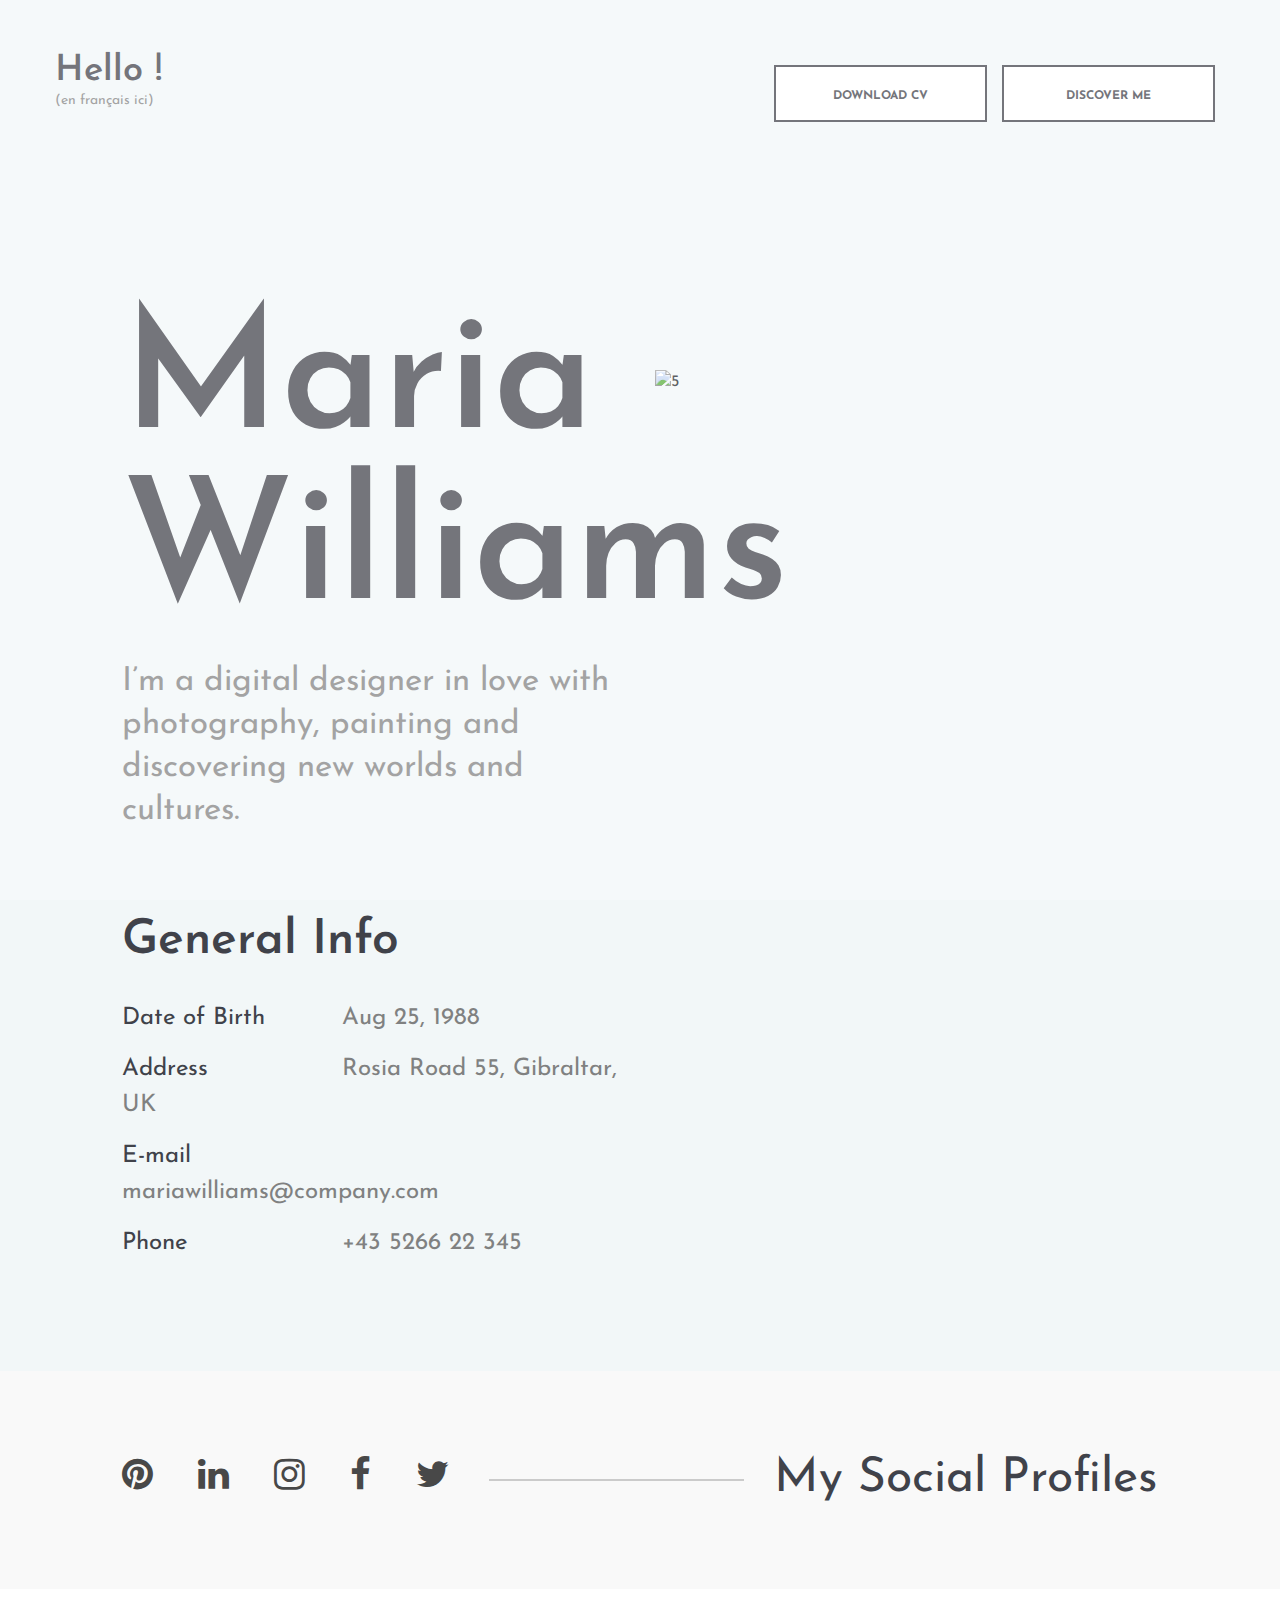
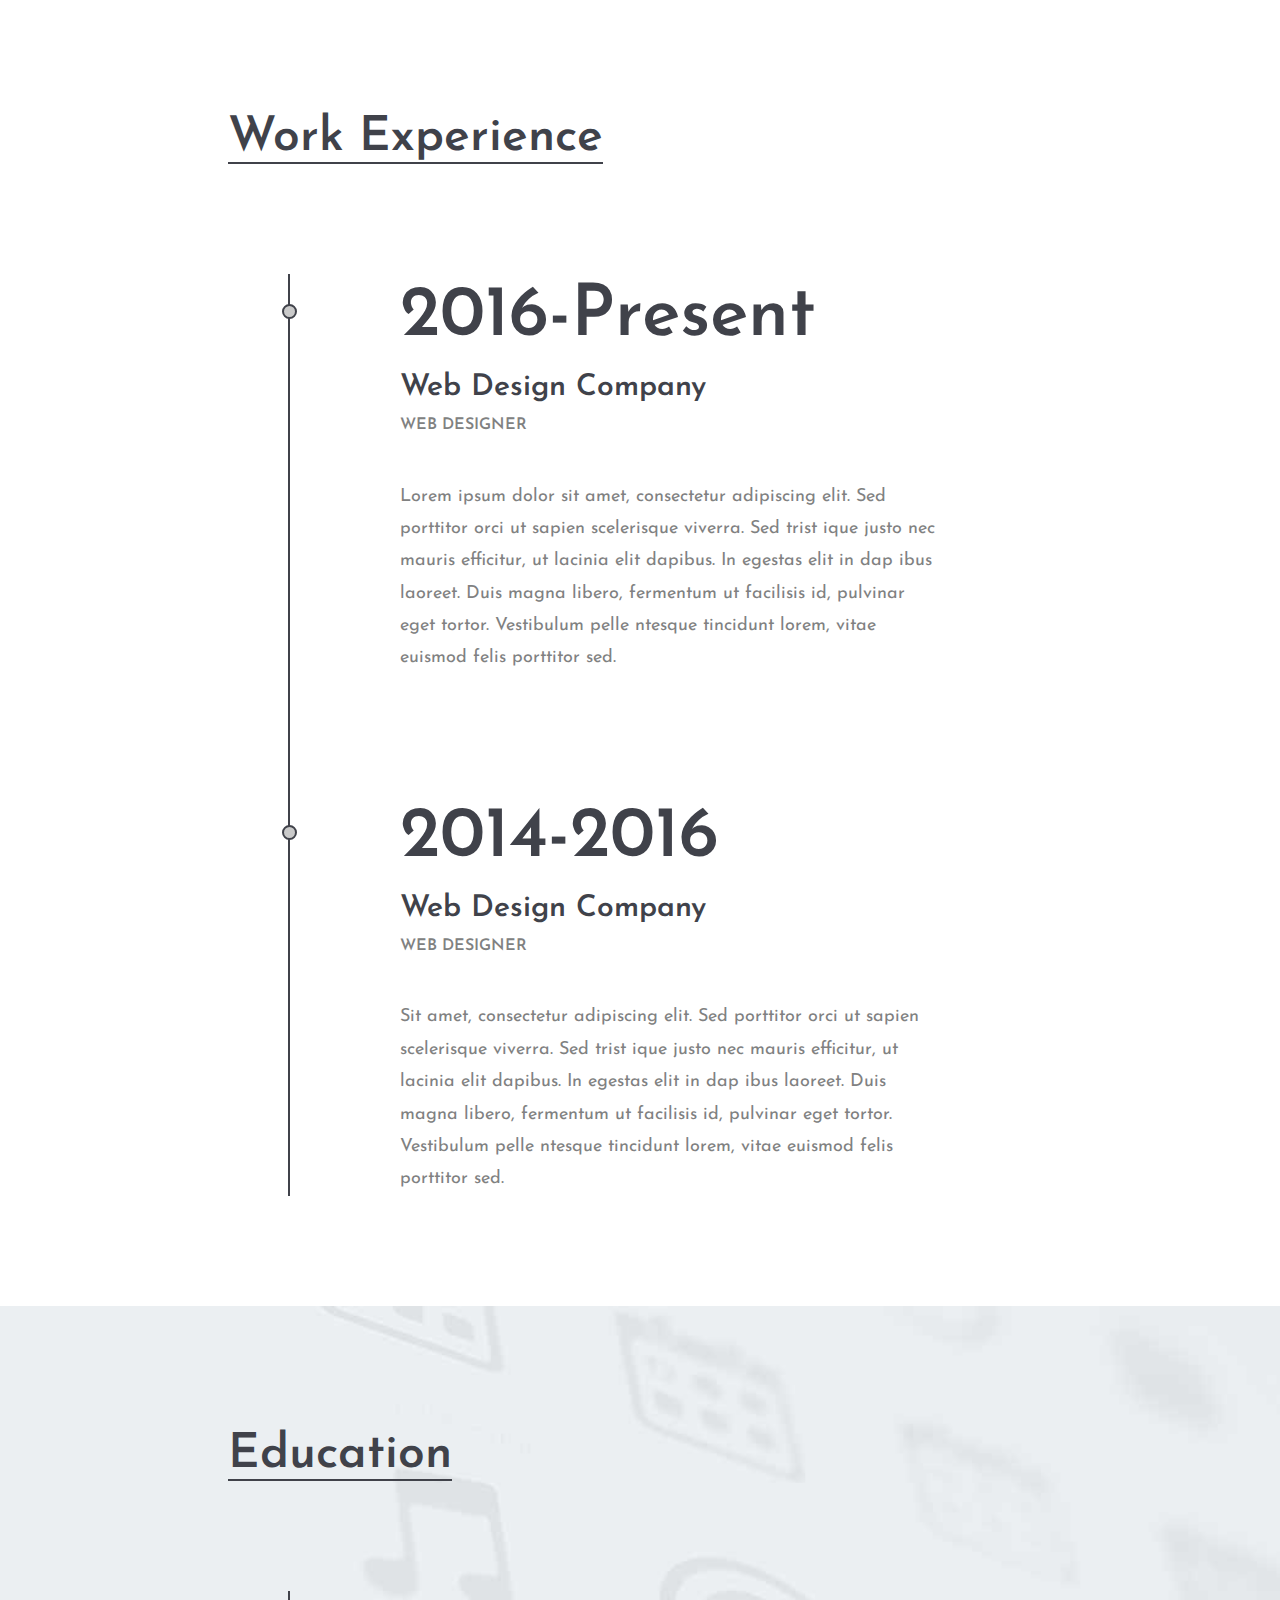
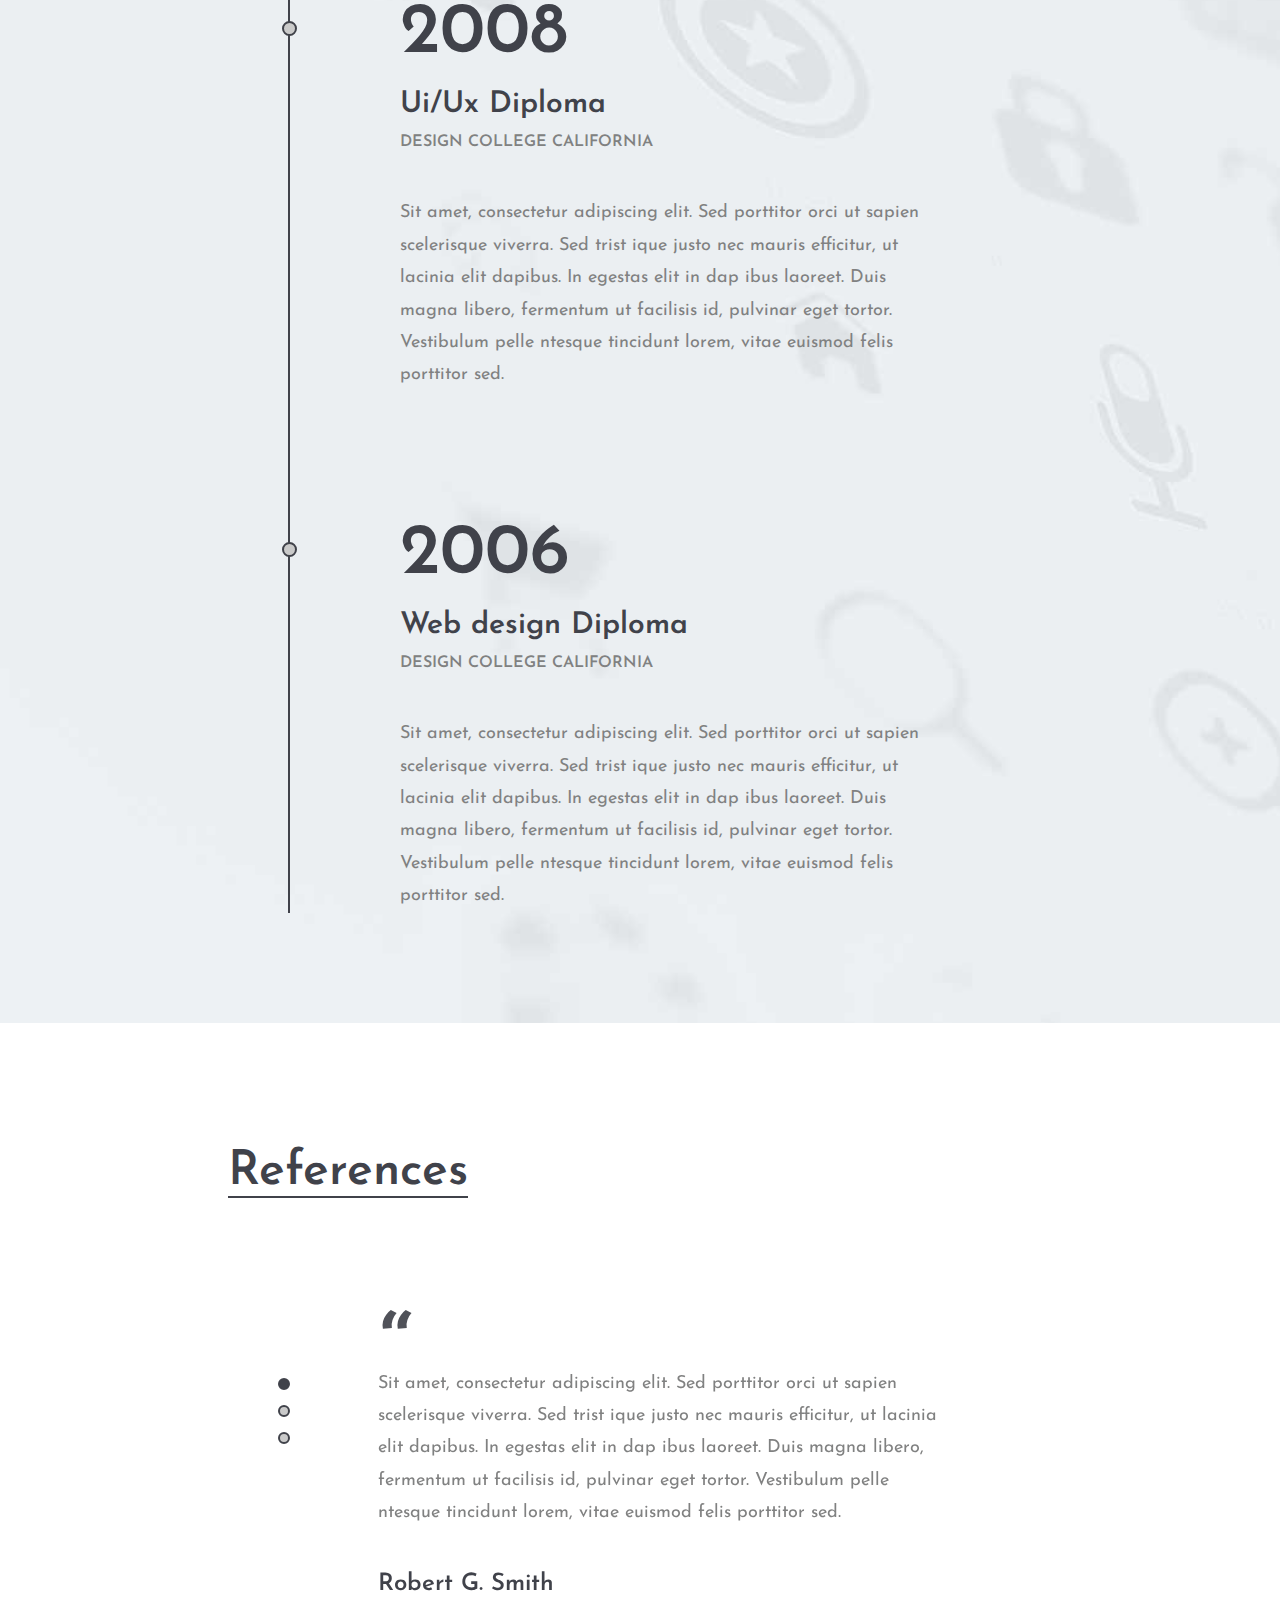
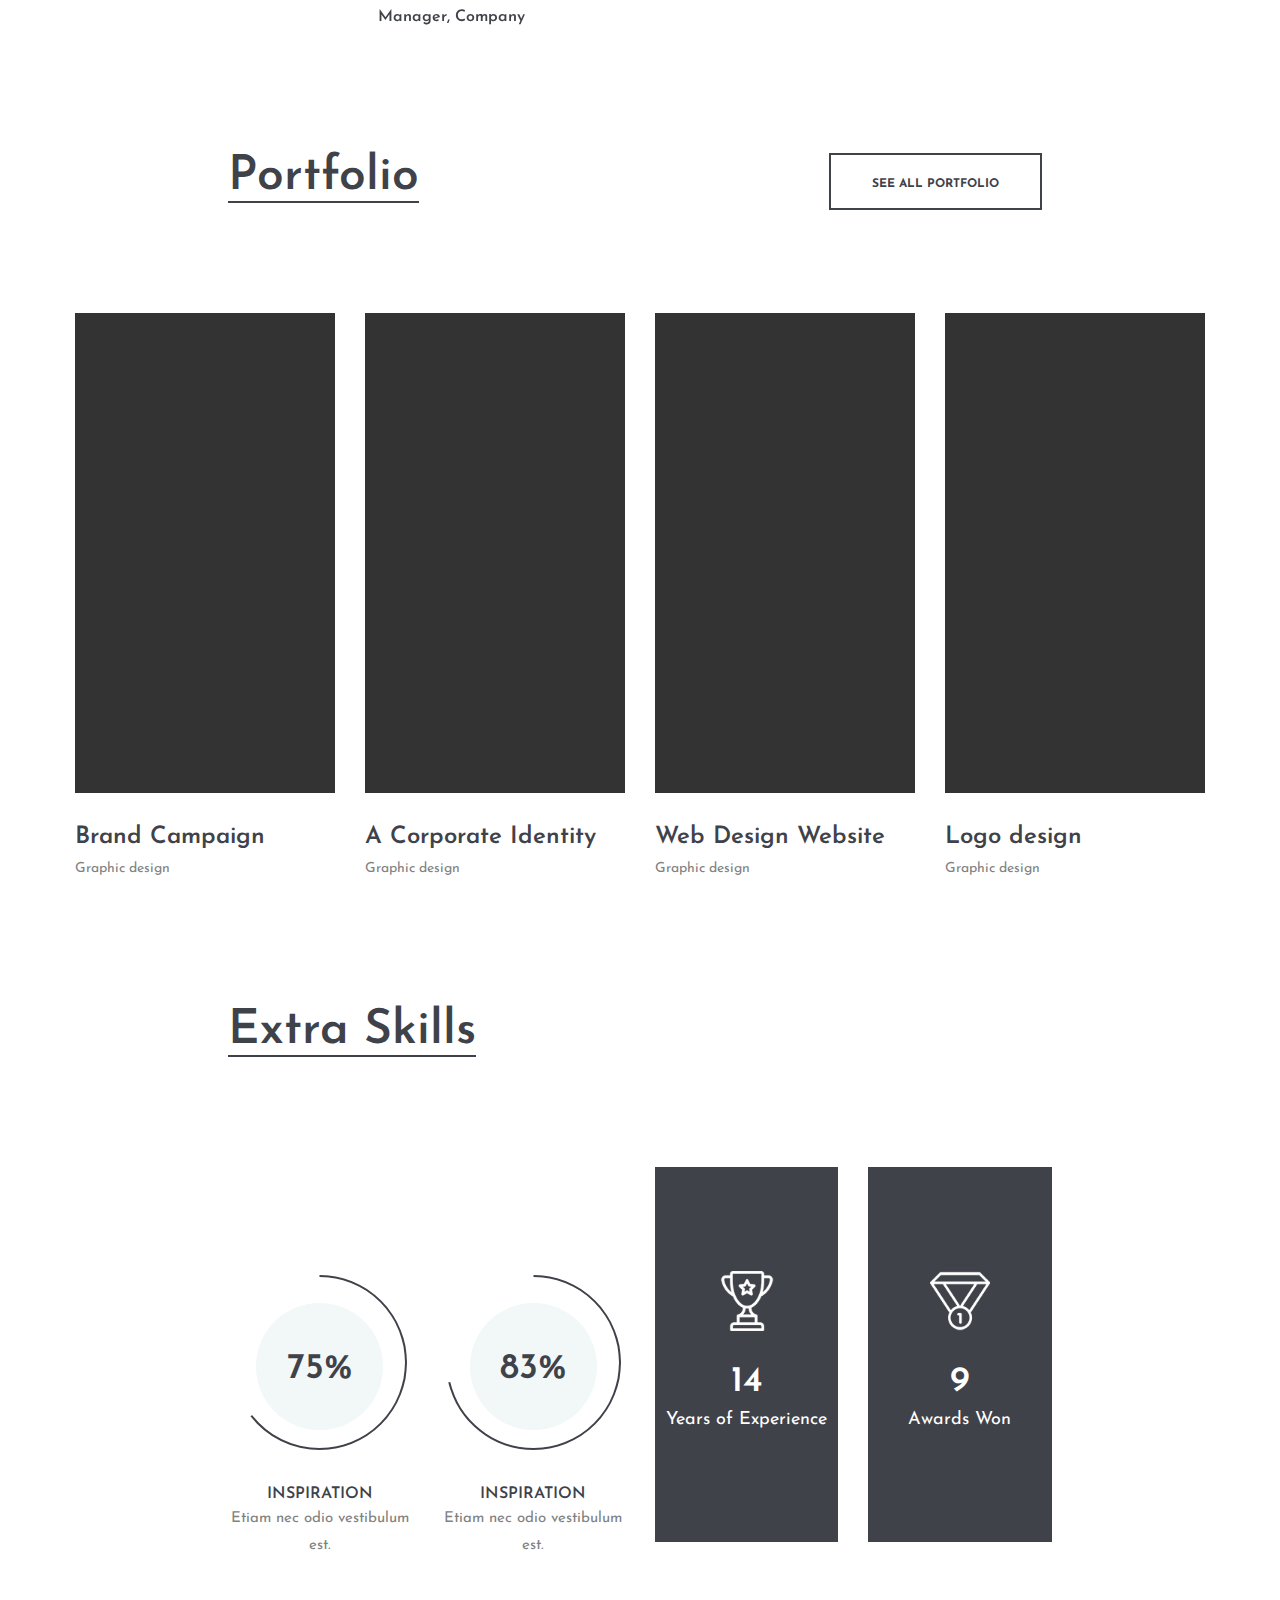
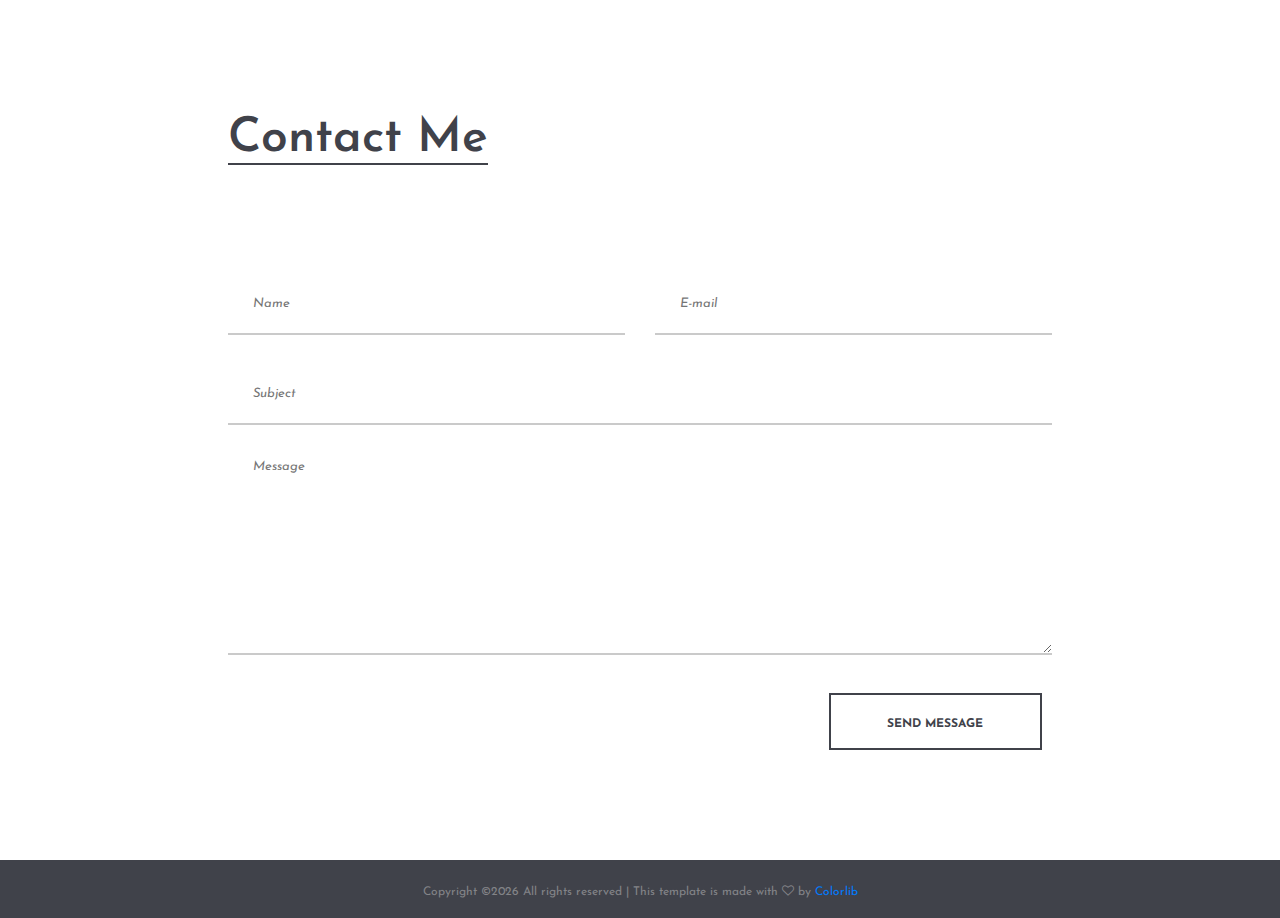
==== index_en.html @ 6e4752e4 "push cv sans email" ====
<!DOCTYPE html>
<html lang="en">
<head>
	<title>Alexy - CV Resume</title>
	<meta charset="UTF-8">
	<meta name="description" content="Civic - CV Resume">
	<meta name="keywords" content="resume, civic, onepage, creative, html, student">
	<meta name="viewport" content="width=device-width, initial-scale=1.0">
	<!-- Favicon -->   
	<link href="img/icon_cv.png" rel="shortcut icon"/>

	<!-- Google Fonts -->
	<link href="https://fonts.googleapis.com/css?family=Josefin+Sans:400,400i,600,600i,700" rel="stylesheet">

	<!-- Stylesheets -->
	<link rel="stylesheet" href="css/bootstrap.min.css"/>
	<link rel="stylesheet" href="css/font-awesome.min.css"/>
	<link rel="stylesheet" href="css/flaticon.css"/>
	<link rel="stylesheet" href="css/owl.carousel.css"/>
	<link rel="stylesheet" href="css/magnific-popup.css"/>
	<link rel="stylesheet" href="css/style.css"/>


	<!--[if lt IE 9]>
	  <script src="https://oss.maxcdn.com/html5shiv/3.7.2/html5shiv.min.js"></script>
	  <script src="https://oss.maxcdn.com/respond/1.4.2/respond.min.js"></script>
	<![endif]-->

</head>
<body>
	<!-- Page Preloder -->
	<div id="preloder">
		<div class="loader"></div>
	</div>
	
	<!-- Header section start -->
	<header class="header-section">
		<div class="container-fluid">
			<div class="row">
				<div class="col-md-4">
					<div class="site-logo">
						<h2><a href="index.html">Hello !</a></h2>
						<p>(en français ici)</p>
					</div>
				</div>
				<div class="col-md-8 text-md-right header-buttons">
					<a href="#" class="site-btn">Download CV</a>
					<a href="#" class="site-btn">Discover me</a>
				</div>
			</div>
		</div>
	</header>
	<!-- Header section end -->

	<!-- Hero section start -->
	<section class="hero-section spad">
		<div class="container-fluid">
			<div class="row">
				<div class="col-xl-10 offset-xl-1">
					<div class="row">
						<div class="col-lg-6">
							<div class="hero-text">
								<h2>Maria Williams</h2>
								<p>I’m a digital designer in love with photography, painting and discovering new worlds and cultures.</p>
							</div>
							<div class="hero-info">
								<h2>General Info</h2>
								<ul>
									<li><span>Date of Birth</span>Aug 25, 1988</li>
									<li><span>Address</span>Rosia Road 55, Gibraltar, UK</li>
									<li><span>E-mail</span>mariawilliams@company.com</li>
									<li><span>Phone </span>+43 5266 22 345</li>
								</ul>
							</div>
						</div>
						<div class="col-lg-6">
							<figure class="hero-image">
								<img src="img/hero.jpg" alt="5">
							</figure>
						</div>
					</div>
				</div>
			</div>
		</div>
	</section>
	<!-- Hero section end -->

	<!-- Social links section start -->
	<div class="social-section">
		<div class="container-fluid">
			<div class="row">
				<div class="col-xl-10 offset-xl-1">
					<div class="social-link-warp">
						<div class="social-links">
							<a href=""><i class="fa fa-pinterest"></i></a>
							<a href=""><i class="fa fa-linkedin"></i></a>
							<a href=""><i class="fa fa-instagram"></i></a>
							<a href=""><i class="fa fa-facebook"></i></a>
							<a href=""><i class="fa fa-twitter"></i></a>
						</div>
						<h2 class="hidden-md hidden-sm">My Social Profiles</h2>
					</div>
				</div>
			</div>
		</div>
	</div>	
	<!-- Social links section end -->

	<!-- Resume section start -->
	<section class="resume-section spad">
		<div class="container-fluid">
			<div class="row">
				<div class="col-xl-7 offset-xl-2">
					<div class="section-title">
						<h2>Work Experience</h2>
					</div>
					<ul class="resume-list">
						<li>
							<h2>2016-Present</h2>
							<h3>Web Design Company</h3>
							<h4>Web Designer</h4>
							<p>Lorem ipsum dolor sit amet, consectetur adipiscing elit. Sed porttitor orci ut sapien scelerisque viverra. Sed trist ique justo nec mauris efficitur, ut lacinia elit dapibus. In egestas elit in dap ibus laoreet. Duis magna libero, fermentum ut facilisis id, pulvinar eget tortor. Vestibulum pelle ntesque tincidunt lorem, vitae euismod felis porttitor sed. </p>
						</li>
						<li>
							<h2>2014-2016</h2>
							<h3>Web Design Company</h3>
							<h4>Web Designer</h4>
							<p>Sit amet, consectetur adipiscing elit. Sed porttitor orci ut sapien scelerisque viverra. Sed trist ique justo nec mauris efficitur, ut lacinia elit dapibus. In egestas elit in dap ibus laoreet. Duis magna libero, fermentum ut facilisis id, pulvinar eget tortor. Vestibulum pelle ntesque tincidunt lorem, vitae euismod felis porttitor sed. </p>
						</li>
					</ul>
				</div>
			</div>
		</div>
	</section>
	<!-- Resume section end -->

	<!-- Resume section start -->
	<section class="resume-section with-bg spad">
		<div class="container-fluid">
			<div class="row">
				<div class="col-xl-7 offset-xl-2">
					<div class="section-title">
						<h2>Education</h2>
					</div>
					<ul class="resume-list">
						<li>
							<h2>2008</h2>
							<h3>Ui/Ux Diploma</h3>
							<h4>Design College California</h4>
							<p>Sit amet, consectetur adipiscing elit. Sed porttitor orci ut sapien scelerisque viverra. Sed trist ique justo nec mauris efficitur, ut lacinia elit dapibus. In egestas elit in dap ibus laoreet. Duis magna libero, fermentum ut facilisis id, pulvinar eget tortor. Vestibulum pelle ntesque tincidunt lorem, vitae euismod felis porttitor sed. </p>
						</li>
						<li>
							<h2>2006</h2>
							<h3>Web design Diploma</h3>
							<h4>Design College California</h4>
							<p>Sit amet, consectetur adipiscing elit. Sed porttitor orci ut sapien scelerisque viverra. Sed trist ique justo nec mauris efficitur, ut lacinia elit dapibus. In egestas elit in dap ibus laoreet. Duis magna libero, fermentum ut facilisis id, pulvinar eget tortor. Vestibulum pelle ntesque tincidunt lorem, vitae euismod felis porttitor sed. </p>
						</li>
					</ul>
				</div>
			</div>
		</div>
	</section>
	<!-- Resume section end -->

	
	<!-- Review section start -->
	<section class="review-section spad pb-0">
		<div class="container-fluid">
			<div class="row">
				<div class="col-xl-7 offset-xl-2">
					<div class="section-title">
						<h2>References</h2>
					</div>
					<div class="review-slider owl-carousel">
						<div class="single-review">
							<div class="qut">“</div>
							<p>Sit amet, consectetur adipiscing elit. Sed porttitor orci ut sapien scelerisque viverra. Sed trist ique justo nec mauris efficitur, ut lacinia elit dapibus. In egestas elit in dap ibus laoreet. Duis magna libero, fermentum ut facilisis id, pulvinar eget tortor. Vestibulum pelle ntesque tincidunt lorem, vitae euismod felis porttitor sed. </p>
							<h3>Robert G. Smith</h3>
							<h4>Manager, Company</h4>
						</div>
						<div class="single-review">
							<div class="qut">“</div>
							<p>Sit amet, consectetur adipiscing elit. Sed porttitor orci ut sapien scelerisque viverra. Sed trist ique justo nec mauris efficitur, ut lacinia elit dapibus. In egestas elit in dap ibus laoreet. Duis magna libero, fermentum ut facilisis id, pulvinar eget tortor. Vestibulum pelle ntesque tincidunt lorem, vitae euismod felis porttitor sed. </p>
							<h3>Robert G. Smith</h3>
							<h4>Manager, Company</h4>
						</div>
						<div class="single-review">
							<div class="qut">“</div>
							<p>Sit amet, consectetur adipiscing elit. Sed porttitor orci ut sapien scelerisque viverra. Sed trist ique justo nec mauris efficitur, ut lacinia elit dapibus. In egestas elit in dap ibus laoreet. Duis magna libero, fermentum ut facilisis id, pulvinar eget tortor. Vestibulum pelle ntesque tincidunt lorem, vitae euismod felis porttitor sed. </p>
							<h3>Robert G. Smith</h3>
							<h4>Manager, Company</h4>
						</div>
					</div>
				</div>
			</div>
		</div>
	</section>
	<!-- Review section end -->


	<!-- Portfolio section start -->
	<section class="portfolio-section spad pb-0">
		<div class="container-fluid">
			<div class="row">
				<div class="col-xl-4 col-md-8 offset-xl-2 ">
					<div class="section-title">
						<h2>Portfolio</h2>
					</div>
				</div>
				<div class="col-md-4 text-md-right">
					<a href="#" class="site-btn mb-5">See All Portfolio</a>
				</div>
			</div>
			<div class="portfolio-warp">
				<div class="row">
					<div class="col-xl-3 col-lg-6 col-md-6">
						<div class="portfolio-item">
							<a href="img/portfolio/1.jpg" class="set-bg port-pic" data-setbg="img/portfolio/1.jpg"></a>
							<h2>Brand Campaign</h2>
							<p>Graphic design</p>
						</div>
					</div>
					<div class="col-xl-3 col-lg-6 col-md-6">
						<div class="portfolio-item">
							<a href="img/portfolio/2.jpg" class="set-bg port-pic" data-setbg="img/portfolio/2.jpg"></a>
							<h2>A Corporate Identity</h2>
							<p>Graphic design</p>
						</div>
					</div>
					<div class="col-xl-3 col-lg-6 col-md-6">
						<div class="portfolio-item">
							<a href="img/portfolio/3.jpg" class="set-bg port-pic" data-setbg="img/portfolio/3.jpg"></a>
							<h2>Web Design Website</h2>
							<p>Graphic design</p>
						</div>
					</div>
					<div class="col-xl-3 col-lg-6 col-md-6">
						<div class="portfolio-item">
							<a href="img/portfolio/4.jpg" class="set-bg port-pic" data-setbg="img/portfolio/4.jpg"></a>
							<h2>Logo design</h2>
							<p>Graphic design</p>
						</div>
					</div>
				</div>
			</div>
		</div>
	</section>
	<!-- Portfolio section end -->

	<!-- Extra section start -->
	<section class="extra-section spad pb-0">
		<div class="container-fluid">
			<div class="row">
				<div class="col-xl-8 offset-xl-2">
					<div class="section-title">
						<h2>Extra Skills</h2>
					</div>
					<div class="row">
						<div class="col-lg-3 col-md-6 pt-5">
							<div class="fact-box trans">
								<div class="fact-content">
									<div class="circle-progress">
										<div id="progress1" class="prog-circle"></div>
										<div class="progress-info">
											<h2>75%</h2>
										</div>
										<div class="prog-title">
											<h3>Inspiration</h3>
											<p>Etiam nec odio vestibulum est.</p>
										</div>			
									</div>
								</div>
							</div>
						</div>
						<div class="col-lg-3 col-md-6 pt-5">
							<div class="fact-box trans">
								<div class="fact-content">
									<div class="circle-progress">
										<div id="progress2" class="prog-circle"></div>
										<div class="progress-info">
											<h2>83%</h2>
										</div>
										<div class="prog-title">
											<h3>Inspiration</h3>
											<p>Etiam nec odio vestibulum est.</p>
										</div>			
									</div>
								</div>
							</div>
						</div>
						<div class="col-lg-3 col-md-6">
							<div class="fact-box">
								<div class="fact-content">
									<img src="img/icon/1-w.png" alt="">
									<h2>14</h2>
									<p>Years of Experience</p>
								</div>
							</div>
						</div>
						<div class="col-lg-3 col-md-6">
							<div class="fact-box">
								<div class="fact-content">
									<img src="img/icon/2-w.png" alt="">
									<h2>9</h2>
									<p>Awards Won</p>
								</div>
							</div>
						</div>
					</div>
				</div>
			</div>
		</div>
	</section>
	<!-- Extra section end -->

	<!-- Contact section start -->
	<section class="contact-section spad">
		<div class="container-fluid">
			<div class="row">
				<div class="col-xl-8 offset-xl-2">
					<div class="section-title">
						<h2>Contact Me</h2>
					</div>
					<form class="contact-form">
						<div class="row">
							<div class="col-md-6">
								<input type="text" placeholder="Name">
							</div>
							<div class="col-md-6">
								<input type="text" placeholder="E-mail">
							</div>
							<div class="col-md-12">
								<input type="text" placeholder="Subject">
								<textarea placeholder="Message"></textarea>
							</div>
						</div>
						<div class="text-md-right">
							<button class="site-btn">Send message</button>
						</div>
					</form>
				</div>
			</div>
		</div>
	</section>
	<!-- Contact section end -->

	<!-- Footer section start -->
	<footer class="footer-section">
		<div class="container text-center">
			<div class="copyright"><!-- Link back to Colorlib can't be removed. Template is licensed under CC BY 3.0. -->
Copyright &copy;<script>document.write(new Date().getFullYear());</script> All rights reserved | This template is made with <i class="fa fa-heart-o" aria-hidden="true"></i> by <a href="https://colorlib.com" target="_blank">Colorlib</a>
<!-- Link back to Colorlib can't be removed. Template is licensed under CC BY 3.0. -->
</div>
		</div>
	</footer>
	<!-- Footer section end -->


	<!--====== Javascripts & Jquery ======-->
	<script src="js/jquery-2.1.4.min.js"></script>
	<script src="js/bootstrap.min.js"></script>
	<script src="js/owl.carousel.min.js"></script>
	<script src="js/magnific-popup.min.js"></script>
	<script src="js/circle-progress.min.js"></script>
	<script src="js/main.js"></script>
</body>
</html>
---- css/flaticon.css ----
/*
  	Flaticon icon font: Flaticon
  	Creation date: 11/12/2017 08:10
  	*/

@font-face {
  font-family: "Flaticon";
  src: url("../icon-fonts/Flaticon.eot");
  src: url("../icon-fonts/Flaticon.eot?#iefix") format("embedded-opentype"),
       url("../icon-fonts/Flaticon.woff") format("woff"),
       url(".../icon-fonts/Flaticon.ttf") format("truetype"),
       url("../icon-fonts/Flaticon.svg#Flaticon") format("svg");
  font-weight: normal;
  font-style: normal;
}

@media screen and (-webkit-min-device-pixel-ratio:0) {
  @font-face {
    font-family: "Flaticon";
    src: url("../icon-fonts/Flaticon.svg#Flaticon") format("svg");
  }
}

[class^="flaticon-"]:before, [class*=" flaticon-"]:before,
[class^="flaticon-"]:after, [class*=" flaticon-"]:after {   
  font-family: Flaticon;
  font-style: normal;
}

.flaticon-001-yoga:before { content: "\f100"; }
.flaticon-002-writing:before { content: "\f101"; }
.flaticon-003-weightlifting:before { content: "\f102"; }
.flaticon-004-cinema:before { content: "\f103"; }
.flaticon-005-game-console:before { content: "\f104"; }
.flaticon-006-swimming:before { content: "\f105"; }
.flaticon-007-sports:before { content: "\f106"; }
.flaticon-008-karaoke:before { content: "\f107"; }
.flaticon-009-sewing-2:before { content: "\f108"; }
.flaticon-010-snorkel:before { content: "\f109"; }
.flaticon-011-reading:before { content: "\f10a"; }
.flaticon-012-quilt:before { content: "\f10b"; }
.flaticon-013-chess-1:before { content: "\f10c"; }
.flaticon-014-poker:before { content: "\f10d"; }
.flaticon-015-photo-camera:before { content: "\f10e"; }
.flaticon-016-canvas:before { content: "\f10f"; }
.flaticon-017-model:before { content: "\f110"; }
.flaticon-018-music-player:before { content: "\f111"; }
.flaticon-019-knitting:before { content: "\f112"; }
.flaticon-020-kite:before { content: "\f113"; }
.flaticon-021-necklace:before { content: "\f114"; }
.flaticon-022-hiking:before { content: "\f115"; }
.flaticon-023-toast:before { content: "\f116"; }
.flaticon-024-gardening:before { content: "\f117"; }
.flaticon-025-fishing:before { content: "\f118"; }
.flaticon-026-sewing-1:before { content: "\f119"; }
.flaticon-027-drum-set:before { content: "\f11a"; }
.flaticon-028-sewing:before { content: "\f11b"; }
.flaticon-029-dancing:before { content: "\f11c"; }
.flaticon-030-crossword:before { content: "\f11d"; }
.flaticon-031-crochet:before { content: "\f11e"; }
.flaticon-032-cooking:before { content: "\f11f"; }
.flaticon-033-coin:before { content: "\f120"; }
.flaticon-034-pottery:before { content: "\f121"; }
.flaticon-035-tent:before { content: "\f122"; }
.flaticon-036-chess:before { content: "\f123"; }
---- css/style.css ----
/*----------------------------------------*/
/* Template default CSS
/*----------------------------------------*/
html,
body {
	height: 100%;
	font-family: 'Josefin Sans', sans-serif;
}

h1,
h2,
h3,
h4,
h5,
h6 {
	color: #40424a;
	margin: 0;
	font-weight: 600;
	font-family: 'Josefin Sans', sans-serif;
}

h2 {
	font-size: 48px;
}

h3 {
	font-size: 30px;
}

p {
	font-size: 18px;
	color: #808181;
	line-height: 1.8;
}

img {
	max-width: 100%;
}

input:focus,
select:focus,
button:focus,
textarea:focus {
	outline: none;
}

a:hover,
a:focus {
	text-decoration: none;
	outline: none;
}

ul,
ol {
	padding: 0;
	margin: 0;
}

/*---------------------
	Helper CSS
-----------------------*/
.spad {
	padding-top: 125px;
	padding-bottom: 110px;
}

.section-title h2 {
	display: inline-block;
	position: relative;
	margin-bottom: 110px;
	padding-bottom: 2px;
	line-height: normal;
}

.section-title h2:after {
	position: absolute;
	content: '';
	width: 100%;
	height: 2px;
	left: 0;
	bottom: 0;
	background: #40424a;
}

.set-bg {
	background-repeat: no-repeat;
	background-size: cover;
}

/*------------------------
  Common Elements
--------------------------*/

/* Preloder */
#preloder {
	position: fixed;
	width: 100%;
	height: 100%;
	top: 0;
	left: 0;
	z-index: 999999;
	background: #fff;
}

.loader {
	width: 30px;
	height: 30px;
	border: 3px solid #000;
	position: absolute;
	top: 50%;
	left: 50%;
	margin-top: -13px;
	margin-left: -13px;
	border-radius: 60px;
	border-left-color: transparent;
	animation: loader 0.8s linear infinite;
	-webkit-animation: loader 0.8s linear infinite;
}

@keyframes loader {
	0% {
		-webkit-transform: rotate(0deg);
		        transform: rotate(0deg);
	}
	50% {
		-webkit-transform: rotate(180deg);
		        transform: rotate(180deg);
	}
	100% {
		-webkit-transform: rotate(360deg);
		        transform: rotate(360deg);
	}
}

@-webkit-keyframes loader {
	0% {
		-webkit-transform: rotate(0deg);
	}
	50% {
		-webkit-transform: rotate(180deg);
	}
	100% {
		-webkit-transform: rotate(360deg);
	}
}

/* Site Buttons */
.site-btn {
	display: inline-block;
	text-transform: uppercase;
	font-size: 12px;
	min-width: 213px;
	min-height: 20px;
	text-align: center;
	padding: 20px 10px 15px;
	position: relative;
	background-color: #fff;
	margin-right: 10px;
	border: 2px solid #40424a;
	color: #40424a;
	font-weight: 700;
}

.site-btn:hover {
	color: #40424a;
}

.circle-progress {
	text-align: center;
	padding-top: 30px;
	display: inline-block;
}

.circle-progress .prog-circle {
	margin-bottom: -155px;
}

.circle-progress canvas {
	-webkit-transform: rotate(90deg);
	-ms-transform: rotate(90deg);
	transform: rotate(90deg);
}

.circle-progress .progress-info {
	background: #f2f7f8;
	width: 127px;
	height: 127px;
	border-radius: 150px;
	margin: 0 auto;
	padding-top: 45px;
}

.circle-progress .progress-info h2 {
	font-size: 36px;
	color: #40424a !important;
}

.circle-progress .prog-title {
	text-align: center;
	margin-top: 55px;
}

.circle-progress .prog-title h3 {
	font-size: 16px;
	text-transform: uppercase;
}

.circle-progress .prog-title p {
	font-size: 15px;
	color: #808181 !important;
}

/* Image Popup */
.img-popup-warp .mfp-content,
.img-popup-warp.mfp-ready.mfp-removing .mfp-content {
	opacity: 0;
	-webkit-transform: scale(0.8);
	-ms-transform: scale(0.8);
	transform: scale(0.8);
	-webkit-transition: all 0.4s;
	-o-transition: all 0.4s;
	transition: all 0.4s;
}

.img-popup-warp.mfp-ready .mfp-content {
	opacity: 1;
	-webkit-transform: scale(1);
	-ms-transform: scale(1);
	transform: scale(1);
}

/* Fact box */
.fact-box {
	height: 375px;
	display: table;
	width: 100%;
	background: #40424a;
}

.fact-box.trans {
	background-color: transparent;
}

.fact-box .fact-content {
	display: table-cell;
	vertical-align: middle;
	text-align: center;
}

.fact-box .fact-content img {
	width: 60px;
	margin-bottom: 30px;
}

.fact-box .fact-content h2 {
	font-size: 36px;
	color: #fff;
}

.fact-box .fact-content p {
	color: #fff;
	margin-bottom: 0;
}

/* Porgess bar */
.single-progress-item {
	margin-bottom: 35px;
	position: relative;
}

.single-progress-item p {
	color: #40424a;
	margin-bottom: 0;
	font-weight: 600;
}

.progress-bar-style {
	display: block;
	height: 2px;
	position: relative;
	width: 100%;
	margin-bottom: 10px;
}

.bar-inner {
	position: absolute;
	height: 100%;
	left: 0;
	top: 0;
	background: #40424a;
}

.bar-inner span {
	position: absolute;
	right: 0;
	bottom: -30px;
	color: #40424a;
	font-weight: 600;
}

/* Progress dots */
.language-progress {
	max-width: 280px;
	list-style: none;
}

.language-progress li {
	font-size: 24px;
	position: relative;
	padding-right: 150px;
	margin-bottom: 30px;
}

.language-progress .lan-prog {
	position: absolute;
	right: 0;
	top: 0;
}

.language-progress .lan-prog span {
	width: 12px;
	height: 12px;
	display: inline-block;
	margin-right: 18px;
	border-radius: 12px;
	background: #40424a;
}

.language-progress .lan-prog span.fade-ele {
	background: #cacaca;
}

/* Icon Box */
.icon-box {
	text-align: center;
	display: inline-block;
	margin-right: 60px;
}

.icon-box:last-child {
	margin-right: 0;
}

.icon-box i {
	font-size: 60px;
}

.icon-box p {
	color: #40424a;
}

.social-links a {
	-webkit-transition: all 0.3s;
	-o-transition: all 0.3s;
	transition: all 0.3s;
}

/*---------------------
	Header section
-----------------------*/
.header-section {
	padding: 50px 40px;
	background: #f2f7f8;
}

.site-logo h2 {
	font-size: 36px;
}

.site-logo h2 a {
	color: #40424a;
}

.site-logo p {
	font-size: 14px;
	line-height: normal;
}

.header-buttons a {
	margin-top: 15px;
}

/*---------------------
	Hero section
-----------------------*/
.hero-section {
	background: #f2f7f8;
}

.hero-text {
	margin-bottom: 80px;
}

.hero-text h2 {
	font-size: 170px;
	line-height: normal;
	margin-bottom: 20px;
}

.hero-text p {
	font-size: 33px;
	line-height: 1.3;
}

.hero-image {
	padding-top: 70px;
}

.hero-info h2 {
	margin-bottom: 30px;
}

.hero-info ul {
	list-style: none;
}

.hero-info ul li {
	font-size: 24px;
	color: #808181;
	margin-bottom: 15px;
}

.hero-info ul li span {
	color: #40424a;
	display: inline-block;
	min-width: 220px;
}

.hero-info ul li:last-child {
	margin-bottom: 0;
}

/*---------------------
	Social section
-----------------------*/
.social-section {
	background: #f9f9f9;
	padding: 80px 0;
}

.social-section .social-links {
	display: inline-block;
	background: #f9f9f9;
	position: relative;
	z-index: 5;
}

.social-section .social-links a {
	color: #484848;
	font-size: 36px;
	margin-right: 40px;
}

.social-section .social-link-warp {
	position: relative;
}

.social-section .social-link-warp h2 {
	display: inline-block;
	float: right;
	font-weight: 400;
	padding-left: 30px;
	background: #f9f9f9;
	position: relative;
	z-index: 5;
}

.social-section .social-link-warp:after {
	position: absolute;
	content: '';
	width: 50%;
	height: 2px;
	left: 23%;
	top: 50%;
	margin-top: 1px;
	background: #cbcbcb;
}

/*---------------------
	Resume section
----------------------*/
.resume-section.with-bg {
	background-image: url(../img/resume-bg.jpg);
	background-repeat: no-repeat;
	background-size: cover;
}

.resume-list {
	list-style: none;
	margin-left: 60px;
	padding-left: 110px;
	border-left: 2px solid #40424a;
}

.resume-list li {
	margin-bottom: 120px;
	position: relative;
}

.resume-list li:last-child {
	margin-bottom: 0;
}

.resume-list li:after {
	position: absolute;
	content: '';
	width: 15px;
	height: 15px;
	border: 2px solid #40424a;
	border-radius: 50px;
	background: #cacaca;
	top: 30px;
	left: -118px;
}

.resume-list h2 {
	font-size: 72px;
	margin-bottom: 10px;
}

.resume-list h4 {
	font-size: 16px;
	text-transform: uppercase;
	color: #808181;
	margin-top: 10px;
	margin-bottom: 45px;
}

.resume-list p {
	margin-bottom: 0;
}

/*---------------------
	Review section
-----------------------*/
.review-slider {
	padding-left: 150px;
}

.review-slider .owl-dots {
	position: absolute;
	left: 50px;
	top: 70px;
}

.review-slider .owl-dots .owl-dot {
	width: 12px;
	height: 12px;
	border: 2px solid #40424a;
	border-radius: 50px;
	background: #cacaca;
	margin-bottom: 15px;
}

.review-slider .owl-dots .owl-dot.active {
	background: #40424a;
}

.single-review .qut {
	font-size: 120px;
	line-height: 0;
	color: #505259;
	margin-top: 60px;
}

.single-review p {
	margin-bottom: 40px;
}

.single-review h3 {
	font-size: 24px;
	margin-bottom: 10px;
}

.single-review h4 {
	font-size: 16px;
}

/*---------------------
	Portfolio section
----------------------*/
.portfolio-warp {
	padding: 0 60px;
}

.portfolio-item h2 {
	font-size: 24px;
	margin-bottom: 5px;
}

.portfolio-item p {
	font-size: 14px;
	margin-bottom: 0;
}

.portfolio-item .port-pic {
	margin-bottom: 30px;
	display: block;
	height: 480px;
	background: #333;
	background-position: center center;
	background-size: cover;
	overflow: hidden;
	position: relative;
}

.portfolio-item .port-pic:after {
	position: absolute;
	content: '';
	left: 0;
	bottom: 0;
	width: 100%;
	height: 0;
	background: #000;
	opacity: 0;
	z-index: 2;
	-webkit-transition: all 0.4s cubic-bezier(0.55, 0.09, 0.68, 0.53) 0s;
	-o-transition: all 0.4s cubic-bezier(0.55, 0.09, 0.68, 0.53) 0s;
	transition: all 0.4s cubic-bezier(0.55, 0.09, 0.68, 0.53) 0s;
}

.portfolio-item:hover .port-pic:after {
	opacity: 0.8;
	height: 100%;
	top: 0;
}

/*---------------------
	Contact section
-----------------------*/
.contact-form {
	display: block;
	width: 100%;
}

.contact-form input {
	background-color: transparent;
	padding-left: 25px;
	height: 60px;
	width: 100%;
	border: none;
	border-bottom: 2px solid #cacaca;
	margin-bottom: 30px;
	font-size: 13px;
}

.contact-form textarea {
	padding-left: 25px;
	height: 200px;
	width: 100%;
	border: none;
	border-bottom: 2px solid #cacaca;
	margin-bottom: 30px;
	font-size: 13px;
	background-color: transparent;
}

.contact-form ::-webkit-input-placeholder {
	font-style: italic;
}

.contact-form :-ms-input-placeholder {
	font-style: italic;
}

.contact-form ::-ms-input-placeholder {
	font-style: italic;
}

.contact-form ::placeholder {
	font-style: italic;
}

/*---------------------
	Footer section
-----------------------*/
.footer-section {
	background: #40424a;
	padding: 20px 0;
}

.copyright {
	padding-top: 5px;
	font-size: 12px;
	color: #838488;
	line-height: normal;
}
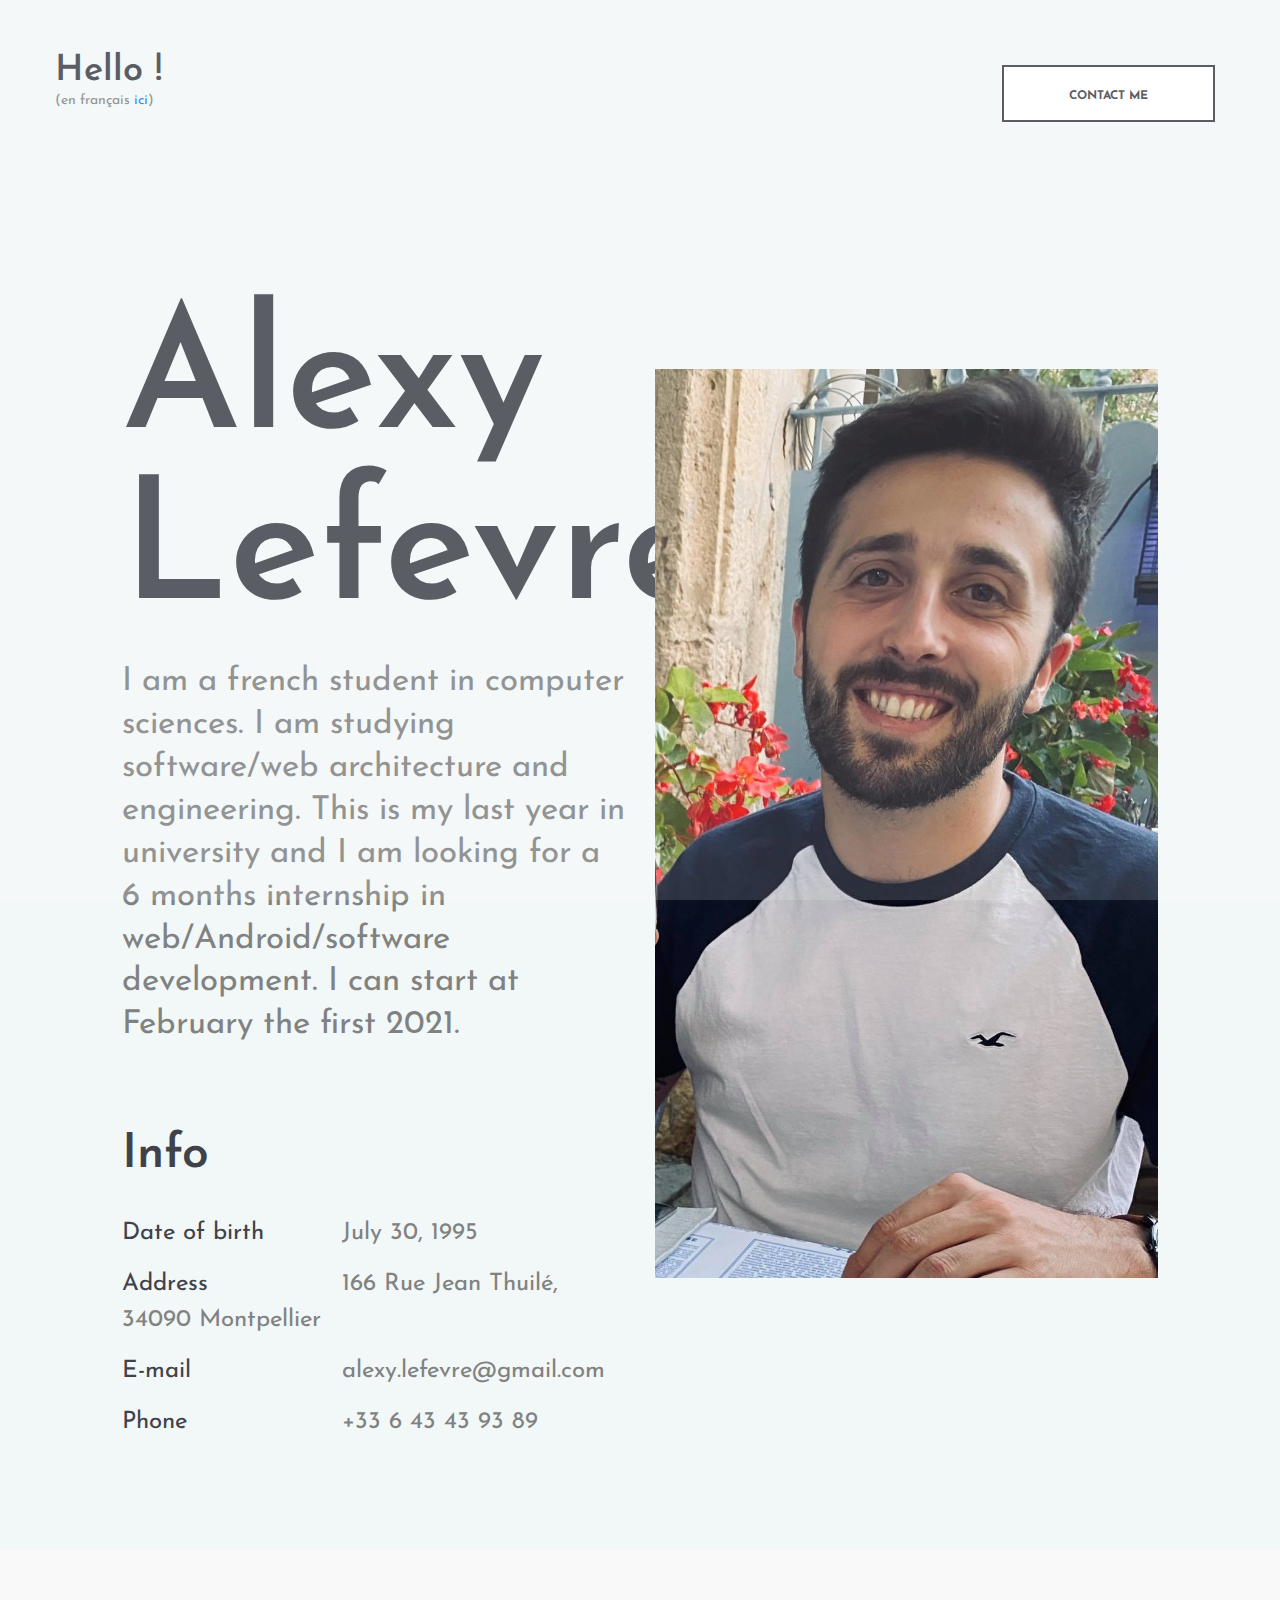
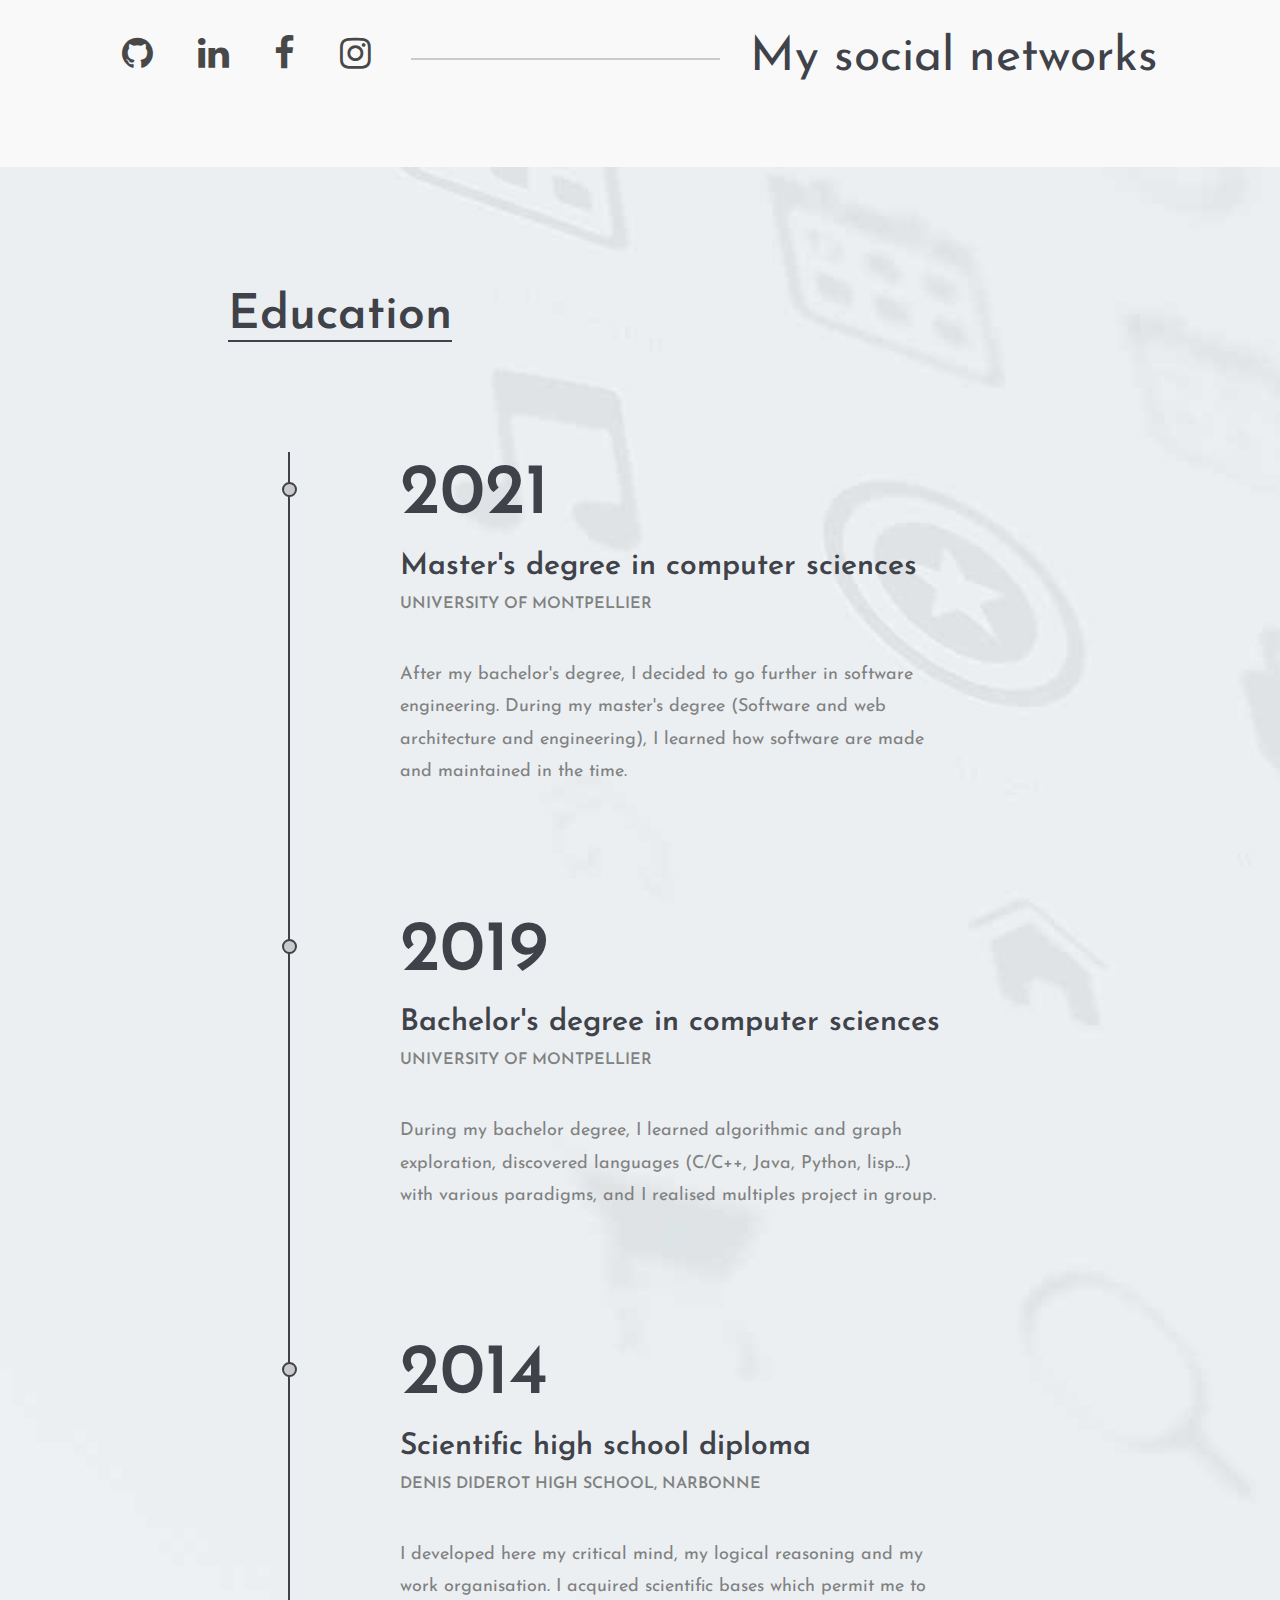
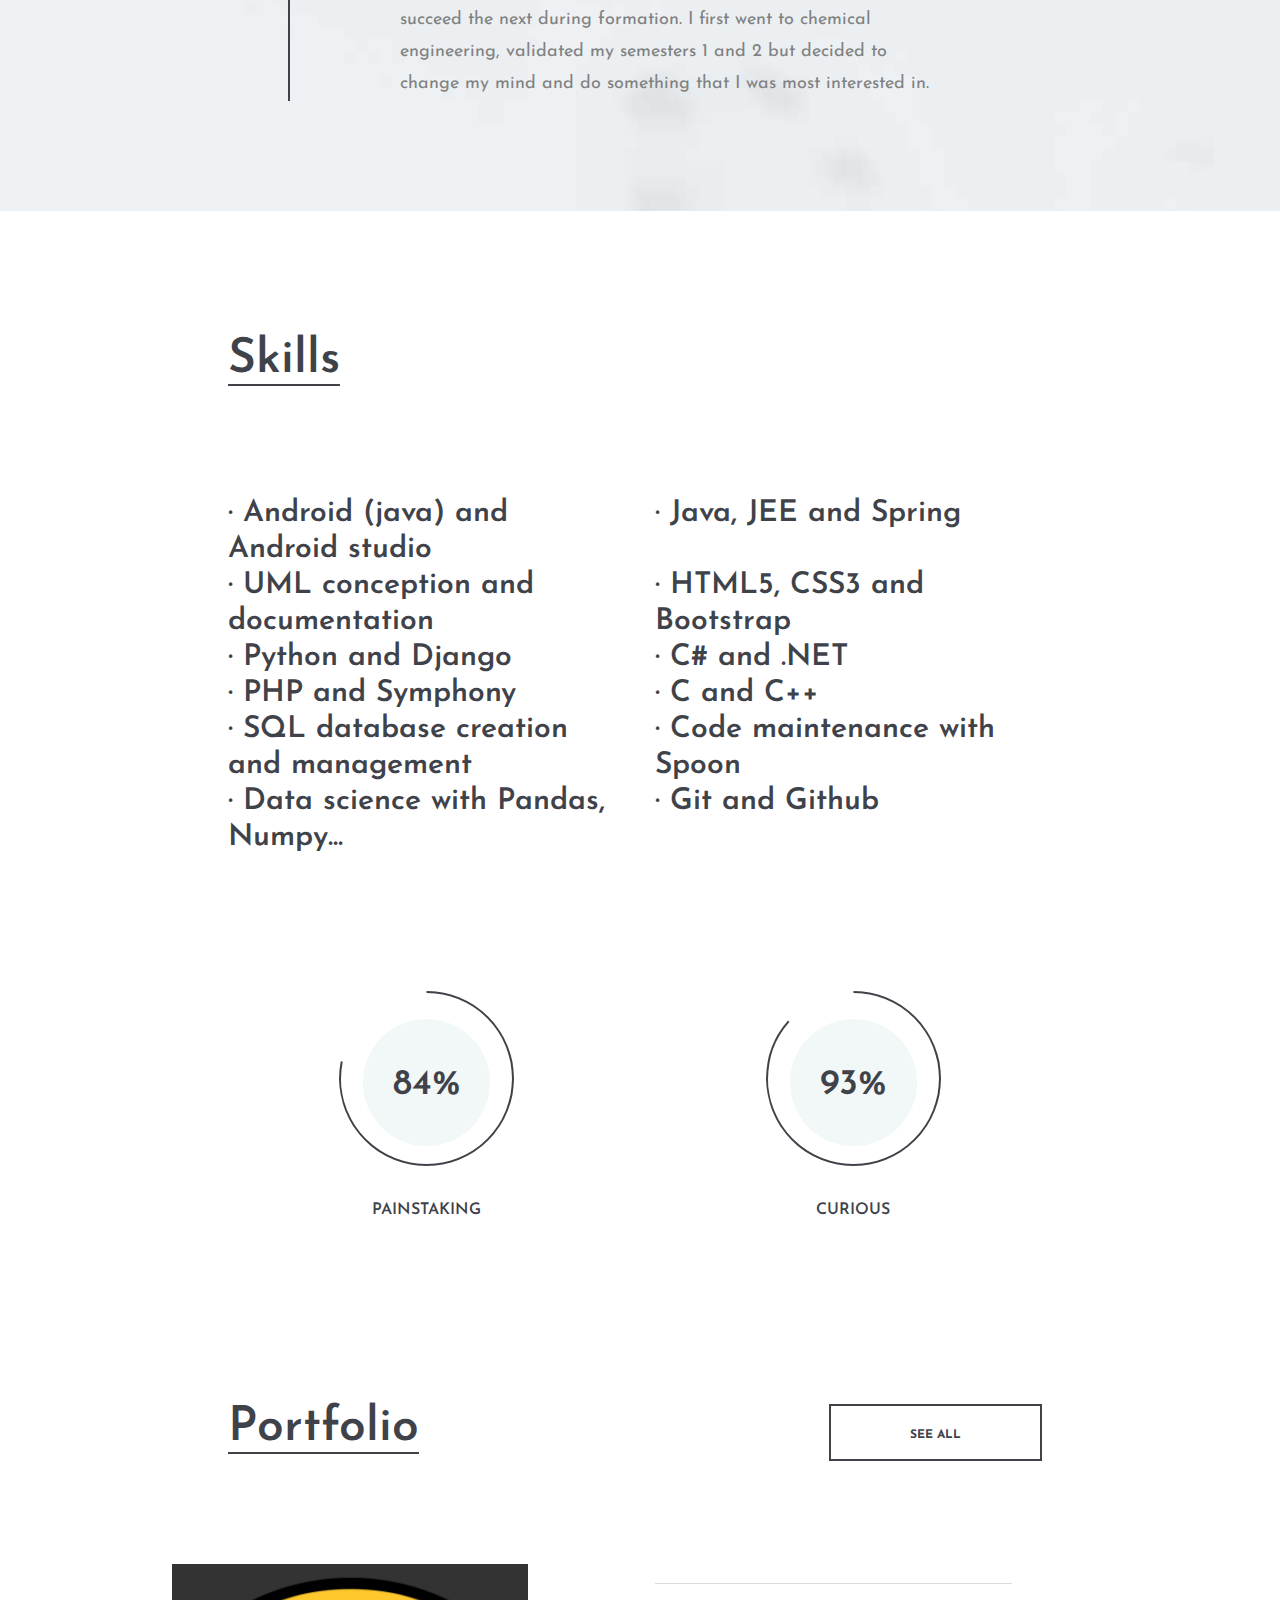
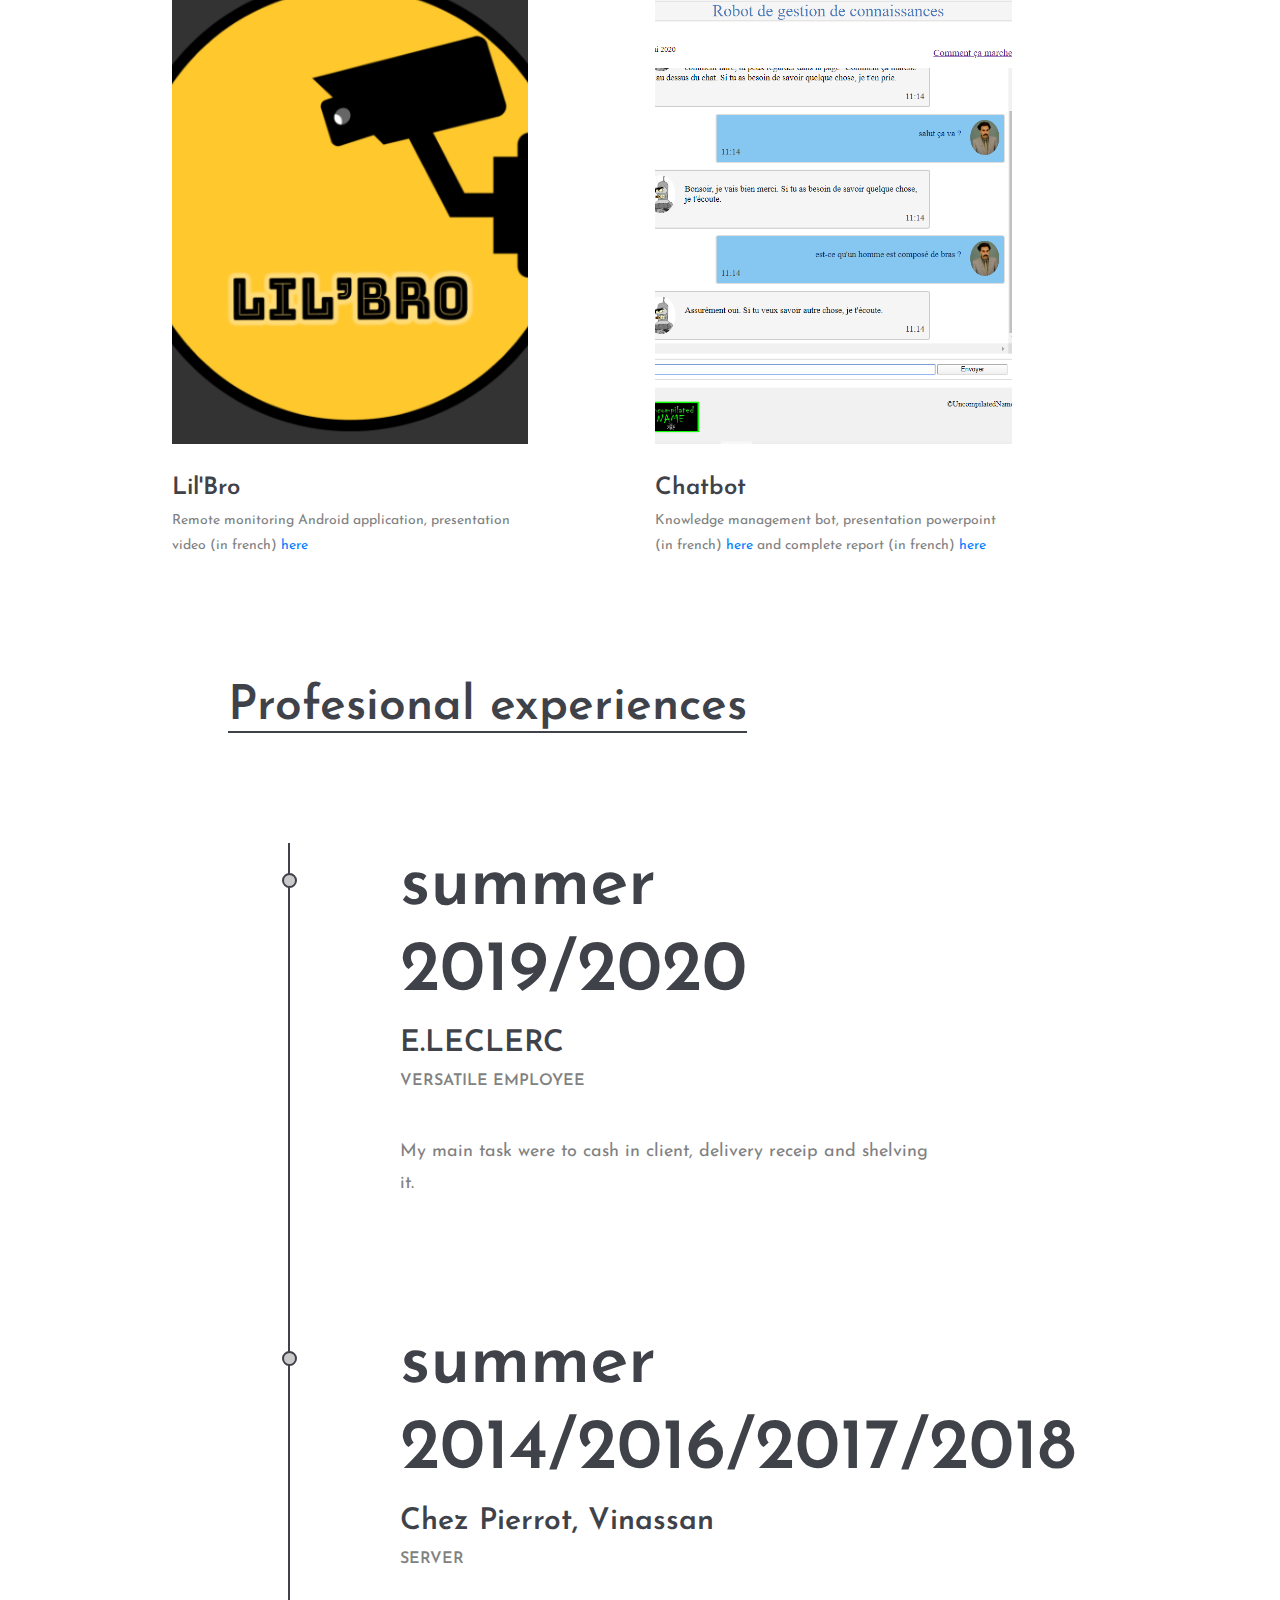
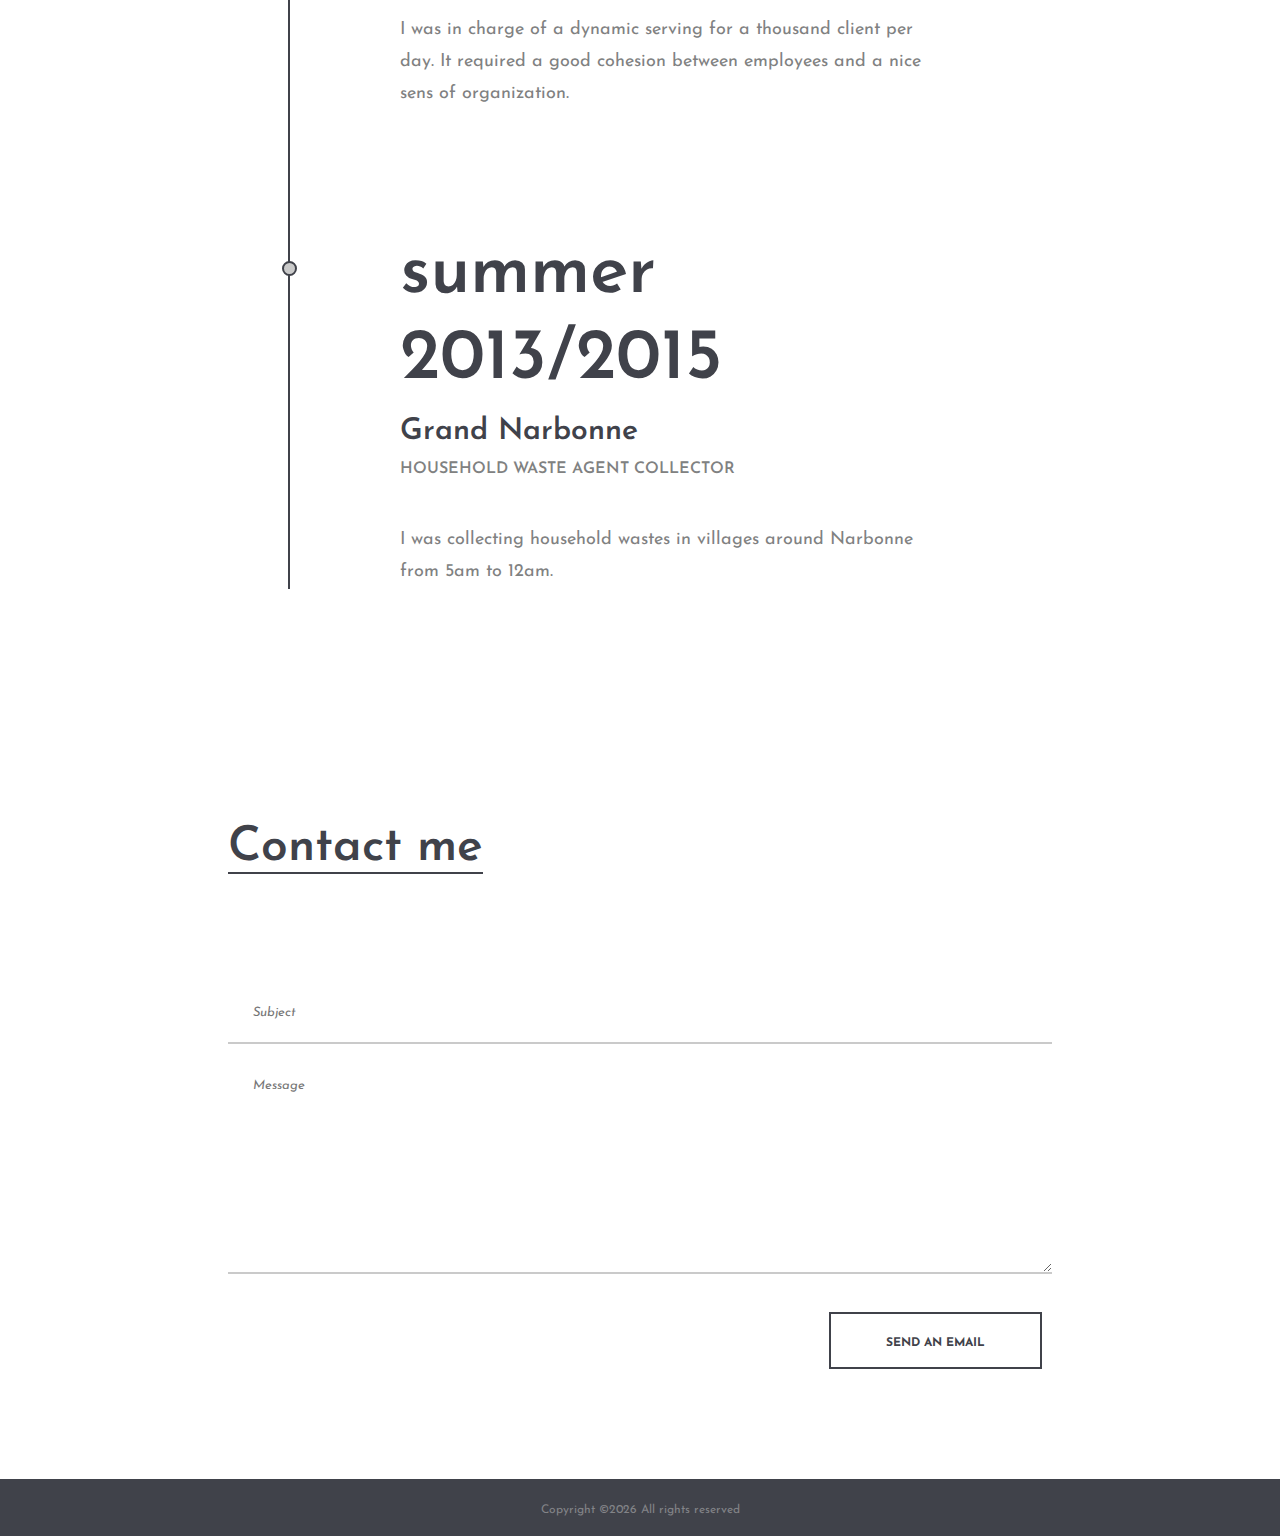
==== commit a842b1ce: "cv v1" ====
--- a/index_en.html
+++ b/index_en.html
@@ -3,8 +3,8 @@
 <head>
 	<title>Alexy - CV Resume</title>
 	<meta charset="UTF-8">
-	<meta name="description" content="Civic - CV Resume">
-	<meta name="keywords" content="resume, civic, onepage, creative, html, student">
+	<meta name="description" content="CV Resume">
+	<meta name="keywords" content="resume, onepage, creative, html, student">
 	<meta name="viewport" content="width=device-width, initial-scale=1.0">
 	<!-- Favicon -->   
 	<link href="img/icon_cv.png" rel="shortcut icon"/>
@@ -40,12 +40,11 @@
 				<div class="col-md-4">
 					<div class="site-logo">
 						<h2><a href="index.html">Hello !</a></h2>
-						<p>(en français ici)</p>
+						<p>(en français <a href="index.html">ici</a>)</p>
 					</div>
 				</div>
 				<div class="col-md-8 text-md-right header-buttons">
-					<a href="#" class="site-btn">Download CV</a>
-					<a href="#" class="site-btn">Discover me</a>
+					<a href="#contact" class="site-btn">Contact me</a>
 				</div>
 			</div>
 		</div>
@@ -60,22 +59,22 @@
 					<div class="row">
 						<div class="col-lg-6">
 							<div class="hero-text">
-								<h2>Maria Williams</h2>
-								<p>I’m a digital designer in love with photography, painting and discovering new worlds and cultures.</p>
+								<h2>Alexy Lefevre</h2>
+								<p>I am a french student in computer sciences. I am studying software/web architecture and engineering. This is my last year in university and I am looking for a 6 months internship in web/Android/software development. I can start at February the first 2021.</p>
 							</div>
 							<div class="hero-info">
-								<h2>General Info</h2>
+								<h2>Info</h2>
 								<ul>
-									<li><span>Date of Birth</span>Aug 25, 1988</li>
-									<li><span>Address</span>Rosia Road 55, Gibraltar, UK</li>
-									<li><span>E-mail</span>mariawilliams@company.com</li>
-									<li><span>Phone </span>+43 5266 22 345</li>
+									<li><span>Date of birth</span>July 30, 1995</li>
+									<li><span>Address</span>166 Rue Jean Thuilé, 34090 Montpellier</li>
+									<li><span>E-mail</span>alexy.lefevre@gmail.com</li>
+									<li><span>Phone</span>+33 6 43 43 93 89</li>
 								</ul>
 							</div>
 						</div>
 						<div class="col-lg-6">
 							<figure class="hero-image">
-								<img src="img/hero.jpg" alt="5">
+								<img src="img/alexy_restau.jpg" alt="photo-Alexy">
 							</figure>
 						</div>
 					</div>
@@ -92,47 +91,18 @@
 				<div class="col-xl-10 offset-xl-1">
 					<div class="social-link-warp">
 						<div class="social-links">
-							<a href=""><i class="fa fa-pinterest"></i></a>
-							<a href=""><i class="fa fa-linkedin"></i></a>
-							<a href=""><i class="fa fa-instagram"></i></a>
-							<a href=""><i class="fa fa-facebook"></i></a>
-							<a href=""><i class="fa fa-twitter"></i></a>
-						</div>
-						<h2 class="hidden-md hidden-sm">My Social Profiles</h2>
+							<a href="https://github.com/Lateuh" target="_blank" rel="noreferrer noopener"><i class=" fa fa-github"></i></a>
+							<a href="https://www.linkedin.com/in/alexy-lefevre-94bb93184/"target="_blank" rel="noreferrer noopener"><i class="fa fa-linkedin"></i></a>
+							<a href="https://www.facebook.com/alexy.lefevre" target="_blank" rel="noreferrer noopener"><i class="fa fa-facebook"></i></a>
+							<a href="https://www.instagram.com/lfvralexy/?hl=en" target="_blank" rel="noreferrer noopener"><i class="fa fa-instagram"></i></a>
+						</div>
+						<h2 class="hidden-md hidden-sm">My social networks</h2>
 					</div>
 				</div>
 			</div>
 		</div>
 	</div>	
 	<!-- Social links section end -->
-
-	<!-- Resume section start -->
-	<section class="resume-section spad">
-		<div class="container-fluid">
-			<div class="row">
-				<div class="col-xl-7 offset-xl-2">
-					<div class="section-title">
-						<h2>Work Experience</h2>
-					</div>
-					<ul class="resume-list">
-						<li>
-							<h2>2016-Present</h2>
-							<h3>Web Design Company</h3>
-							<h4>Web Designer</h4>
-							<p>Lorem ipsum dolor sit amet, consectetur adipiscing elit. Sed porttitor orci ut sapien scelerisque viverra. Sed trist ique justo nec mauris efficitur, ut lacinia elit dapibus. In egestas elit in dap ibus laoreet. Duis magna libero, fermentum ut facilisis id, pulvinar eget tortor. Vestibulum pelle ntesque tincidunt lorem, vitae euismod felis porttitor sed. </p>
-						</li>
-						<li>
-							<h2>2014-2016</h2>
-							<h3>Web Design Company</h3>
-							<h4>Web Designer</h4>
-							<p>Sit amet, consectetur adipiscing elit. Sed porttitor orci ut sapien scelerisque viverra. Sed trist ique justo nec mauris efficitur, ut lacinia elit dapibus. In egestas elit in dap ibus laoreet. Duis magna libero, fermentum ut facilisis id, pulvinar eget tortor. Vestibulum pelle ntesque tincidunt lorem, vitae euismod felis porttitor sed. </p>
-						</li>
-					</ul>
-				</div>
-			</div>
-		</div>
-	</section>
-	<!-- Resume section end -->
 
 	<!-- Resume section start -->
 	<section class="resume-section with-bg spad">
@@ -144,16 +114,22 @@
 					</div>
 					<ul class="resume-list">
 						<li>
-							<h2>2008</h2>
-							<h3>Ui/Ux Diploma</h3>
-							<h4>Design College California</h4>
-							<p>Sit amet, consectetur adipiscing elit. Sed porttitor orci ut sapien scelerisque viverra. Sed trist ique justo nec mauris efficitur, ut lacinia elit dapibus. In egestas elit in dap ibus laoreet. Duis magna libero, fermentum ut facilisis id, pulvinar eget tortor. Vestibulum pelle ntesque tincidunt lorem, vitae euismod felis porttitor sed. </p>
-						</li>
-						<li>
-							<h2>2006</h2>
-							<h3>Web design Diploma</h3>
-							<h4>Design College California</h4>
-							<p>Sit amet, consectetur adipiscing elit. Sed porttitor orci ut sapien scelerisque viverra. Sed trist ique justo nec mauris efficitur, ut lacinia elit dapibus. In egestas elit in dap ibus laoreet. Duis magna libero, fermentum ut facilisis id, pulvinar eget tortor. Vestibulum pelle ntesque tincidunt lorem, vitae euismod felis porttitor sed. </p>
+							<h2>2021</h2>
+							<h3>Master's degree in computer sciences</h3>
+							<h4>University of Montpellier</h4>
+							<p>After my bachelor's degree, I decided to go further in software engineering. During my master's degree (Software and web architecture and engineering), I learned how software are made and maintained in the time.</p>
+						</li>
+						<li>
+							<h2>2019</h2>
+							<h3>Bachelor's degree in computer sciences</h3>
+							<h4>University of Montpellier</h4>
+							<p>During my bachelor degree, I learned algorithmic and graph exploration, discovered languages (C/C++, Java, Python, lisp...) with various paradigms, and I realised multiples project in group.</p>
+						</li>
+						<li>
+							<h2>2014</h2>
+							<h3>Scientific high school diploma</h3>
+							<h4>Denis Diderot High School, Narbonne</h4>
+							<p>I developed here my critical mind, my logical reasoning and my work organisation. I acquired scientific bases which permit me to succeed the next during formation. I first went to chemical engineering, validated my semesters 1 and 2 but decided to change my mind and do something that I was most interested in.</p>
 						</li>
 					</ul>
 				</div>
@@ -161,91 +137,6 @@
 		</div>
 	</section>
 	<!-- Resume section end -->
-
-	
-	<!-- Review section start -->
-	<section class="review-section spad pb-0">
-		<div class="container-fluid">
-			<div class="row">
-				<div class="col-xl-7 offset-xl-2">
-					<div class="section-title">
-						<h2>References</h2>
-					</div>
-					<div class="review-slider owl-carousel">
-						<div class="single-review">
-							<div class="qut">“</div>
-							<p>Sit amet, consectetur adipiscing elit. Sed porttitor orci ut sapien scelerisque viverra. Sed trist ique justo nec mauris efficitur, ut lacinia elit dapibus. In egestas elit in dap ibus laoreet. Duis magna libero, fermentum ut facilisis id, pulvinar eget tortor. Vestibulum pelle ntesque tincidunt lorem, vitae euismod felis porttitor sed. </p>
-							<h3>Robert G. Smith</h3>
-							<h4>Manager, Company</h4>
-						</div>
-						<div class="single-review">
-							<div class="qut">“</div>
-							<p>Sit amet, consectetur adipiscing elit. Sed porttitor orci ut sapien scelerisque viverra. Sed trist ique justo nec mauris efficitur, ut lacinia elit dapibus. In egestas elit in dap ibus laoreet. Duis magna libero, fermentum ut facilisis id, pulvinar eget tortor. Vestibulum pelle ntesque tincidunt lorem, vitae euismod felis porttitor sed. </p>
-							<h3>Robert G. Smith</h3>
-							<h4>Manager, Company</h4>
-						</div>
-						<div class="single-review">
-							<div class="qut">“</div>
-							<p>Sit amet, consectetur adipiscing elit. Sed porttitor orci ut sapien scelerisque viverra. Sed trist ique justo nec mauris efficitur, ut lacinia elit dapibus. In egestas elit in dap ibus laoreet. Duis magna libero, fermentum ut facilisis id, pulvinar eget tortor. Vestibulum pelle ntesque tincidunt lorem, vitae euismod felis porttitor sed. </p>
-							<h3>Robert G. Smith</h3>
-							<h4>Manager, Company</h4>
-						</div>
-					</div>
-				</div>
-			</div>
-		</div>
-	</section>
-	<!-- Review section end -->
-
-
-	<!-- Portfolio section start -->
-	<section class="portfolio-section spad pb-0">
-		<div class="container-fluid">
-			<div class="row">
-				<div class="col-xl-4 col-md-8 offset-xl-2 ">
-					<div class="section-title">
-						<h2>Portfolio</h2>
-					</div>
-				</div>
-				<div class="col-md-4 text-md-right">
-					<a href="#" class="site-btn mb-5">See All Portfolio</a>
-				</div>
-			</div>
-			<div class="portfolio-warp">
-				<div class="row">
-					<div class="col-xl-3 col-lg-6 col-md-6">
-						<div class="portfolio-item">
-							<a href="img/portfolio/1.jpg" class="set-bg port-pic" data-setbg="img/portfolio/1.jpg"></a>
-							<h2>Brand Campaign</h2>
-							<p>Graphic design</p>
-						</div>
-					</div>
-					<div class="col-xl-3 col-lg-6 col-md-6">
-						<div class="portfolio-item">
-							<a href="img/portfolio/2.jpg" class="set-bg port-pic" data-setbg="img/portfolio/2.jpg"></a>
-							<h2>A Corporate Identity</h2>
-							<p>Graphic design</p>
-						</div>
-					</div>
-					<div class="col-xl-3 col-lg-6 col-md-6">
-						<div class="portfolio-item">
-							<a href="img/portfolio/3.jpg" class="set-bg port-pic" data-setbg="img/portfolio/3.jpg"></a>
-							<h2>Web Design Website</h2>
-							<p>Graphic design</p>
-						</div>
-					</div>
-					<div class="col-xl-3 col-lg-6 col-md-6">
-						<div class="portfolio-item">
-							<a href="img/portfolio/4.jpg" class="set-bg port-pic" data-setbg="img/portfolio/4.jpg"></a>
-							<h2>Logo design</h2>
-							<p>Graphic design</p>
-						</div>
-					</div>
-				</div>
-			</div>
-		</div>
-	</section>
-	<!-- Portfolio section end -->
 
 	<!-- Extra section start -->
 	<section class="extra-section spad pb-0">
@@ -253,47 +144,130 @@
 			<div class="row">
 				<div class="col-xl-8 offset-xl-2">
 					<div class="section-title">
-						<h2>Extra Skills</h2>
-					</div>
-					<div class="row">
-						<div class="col-lg-3 col-md-6 pt-5">
+						<h2>Skills</h2>
+					</div>
+
+					<div class="row">
+						<div class="col-md-6 animate-box">
+							<div class="progress-wrap ftco-animate">
+								<h3><span>&middot; </span>Android (java) and Android studio</h3>
+							</div>
+						</div>
+						<div class="col-md-6 animate-box">
+							<div class="progress-wrap ftco-animate">
+								<h3><span>&middot; </span>Java, JEE and Spring</h3>
+							</div>
+						</div>
+					</div>
+
+					<div class="row">
+						<div class="col-md-6 animate-box">
+							<div class="progress-wrap ftco-animate">
+								<h3><span>&middot; </span>UML conception and documentation</h3>
+							</div>
+						</div>
+						<div class="col-md-6 animate-box">
+							<div class="progress-wrap ftco-animate">
+								<h3><span>&middot; </span>HTML5, CSS3 and Bootstrap</h3>	
+							</div>
+						</div>
+					</div>
+
+					<div class="row">
+						<div class="col-md-6 animate-box">
+							<div class="progress-wrap ftco-animate">
+								<h3><span>&middot; </span>Python and Django</h3>
+							</div>
+						</div>
+						<div class="col-md-6 animate-box">
+							<div class="progress-wrap ftco-animate">
+								<h3><span>&middot; </span>C# and .NET</h3>	
+							</div>
+						</div>
+					</div>
+
+					<div class="row">
+						<div class="col-md-6 animate-box">
+							<div class="progress-wrap ftco-animate">
+								<h3><span>&middot; </span>PHP and Symphony</h3>
+							</div>
+						</div>
+						<div class="col-md-6 animate-box">
+							<div class="progress-wrap ftco-animate">
+								<h3><span>&middot; </span>C and C++</h3>	
+							</div>
+						</div>
+					</div>
+
+					<div class="row">
+						<div class="col-md-6 animate-box">
+							<div class="progress-wrap ftco-animate">
+								<h3><span>&middot; </span>SQL database creation and management</h3>
+							</div>
+						</div>
+						<div class="col-md-6 animate-box">
+							<div class="progress-wrap ftco-animate">
+								<h3><span>&middot; </span>Code maintenance with Spoon</h3>	
+							</div>
+						</div>
+					</div>
+
+					<div class="row">
+						<div class="col-md-6 animate-box">
+							<div class="progress-wrap ftco-animate">
+								<h3><span>&middot; </span>Data science with Pandas, Numpy...</h3>
+							</div>
+						</div>
+						<div class="col-md-6 animate-box">
+							<div class="progress-wrap ftco-animate">
+								<h3><span>&middot; </span>Git and Github</h3>	
+							</div>
+						</div>
+					</div>
+
+
+					<!-- Compétences supp -->
+
+					<div class="row">
+						<div class="col-md-6 pt-5">
 							<div class="fact-box trans">
 								<div class="fact-content">
 									<div class="circle-progress">
 										<div id="progress1" class="prog-circle"></div>
 										<div class="progress-info">
-											<h2>75%</h2>
+											<h2>84%</h2>
 										</div>
 										<div class="prog-title">
-											<h3>Inspiration</h3>
-											<p>Etiam nec odio vestibulum est.</p>
+											<h3>Painstaking</h3>
+											<p></p>
 										</div>			
 									</div>
 								</div>
 							</div>
 						</div>
-						<div class="col-lg-3 col-md-6 pt-5">
+						<div class="col-md-6 pt-5">
 							<div class="fact-box trans">
 								<div class="fact-content">
 									<div class="circle-progress">
 										<div id="progress2" class="prog-circle"></div>
 										<div class="progress-info">
-											<h2>83%</h2>
+											<h2>93%</h2>
 										</div>
 										<div class="prog-title">
-											<h3>Inspiration</h3>
-											<p>Etiam nec odio vestibulum est.</p>
+											<h3>Curious</h3>
+											<p></p>
 										</div>			
 									</div>
 								</div>
 							</div>
 						</div>
-						<div class="col-lg-3 col-md-6">
+						
+						<!--<div class="col-lg-3 col-md-6">
 							<div class="fact-box">
 								<div class="fact-content">
 									<img src="img/icon/1-w.png" alt="">
-									<h2>14</h2>
-									<p>Years of Experience</p>
+									<h2>2</h2>
+									<p>Ans d'expérience</p>
 								</div>
 							</div>
 						</div>
@@ -305,7 +279,7 @@
 									<p>Awards Won</p>
 								</div>
 							</div>
-						</div>
+						</div>-->
 					</div>
 				</div>
 			</div>
@@ -313,29 +287,92 @@
 	</section>
 	<!-- Extra section end -->
 
-	<!-- Contact section start -->
+	<!-- Portfolio section start -->
+	<section class="portfolio-section spad pb-0">
+		<div class="container-fluid">
+			<div class="row">
+				<div class="col-xl-4 col-md-8 offset-xl-2 ">
+					<div class="section-title">
+						<h2>Portfolio</h2>
+					</div>
+				</div>
+				<div class="col-md-4 text-md-right">
+					<a href="https://github.com/Lateuh" target="_blank" rel="noreferrer noopener" class="site-btn mb-5">See all</a>
+				</div>
+			</div>
+			<div class="portfolio-warp">
+				<div class="row">
+					<div class="col-md-4 offset-xl-1">
+						<div class="portfolio-item">
+							<a href="img/portfolio/lilbro.png" class="set-bg port-pic" data-setbg="img/portfolio/lilbro.png"></a>
+							<h2>Lil'Bro</h2>
+							<p>Remote monitoring Android application, presentation video (in french) <a href="https://www.youtube.com/watch?v=8ONHd3Ti_N8" target="_blank" rel="noreferrer noopener">here</a></p>
+						</div>
+					</div>
+					<div class="col-md-4 offset-xl-1">
+						<div class="portfolio-item">
+							<a href="img/portfolio/chatbot.png" class="set-bg port-pic" data-setbg="img/portfolio/chatbot.png"></a>
+							<h2>Chatbot</h2>
+							<p>Knowledge management bot, presentation powerpoint (in french) <a href="TERM1_Presentation.pdf" target="_blank" rel="noreferrer noopener">here</a> and complete report (in french) <a href="TERM1_CHATBOT.pdf" target="_blank" rel="noreferrer noopener">here</a></p>
+						</div>
+					</div>
+				</div>
+			</div>
+		</div>
+	</section>
+	<!-- Portfolio section end -->
+
+	<!-- Resume section start -->
+	<section class="resume-section spad">
+		<div class="container-fluid">
+			<div class="row">
+				<div class="col-xl-7 offset-xl-2">
+					<div class="section-title">
+						<h2>Profesional experiences</h2>
+					</div>
+					<ul class="resume-list">
+						<li>
+							<h2>summer 2019/2020</h2>
+							<h3>E.LECLERC</h3>
+							<h4>Versatile employee</h4>
+							<p>My main task were to cash in client, delivery receip and shelving it.</p>
+						</li>
+						<li>
+							<h2>summer 2014/2016/2017/2018</h2>
+							<h3>Chez Pierrot, Vinassan</h3>
+							<h4>Server</h4>
+							<p>I was in charge of a dynamic serving for a thousand client per day. It required a good cohesion between employees and a nice sens of organization.</p>
+						</li>
+						<li>
+							<h2>summer 2013/2015</h2>
+							<h3>Grand Narbonne</h3>
+							<h4>Household waste agent collector</h4>
+							<p>I was collecting household wastes in villages around Narbonne from 5am to 12am.</p>
+						</li>
+					</ul>
+				</div>
+			</div>
+		</div>
+	</section>
+	<!-- Resume section end -->
+
+		<!-- Contact section start -->
 	<section class="contact-section spad">
 		<div class="container-fluid">
 			<div class="row">
 				<div class="col-xl-8 offset-xl-2">
-					<div class="section-title">
-						<h2>Contact Me</h2>
+					<div class="section-title" id="contact">
+						<h2>Contact me</h2>
 					</div>
 					<form class="contact-form">
 						<div class="row">
-							<div class="col-md-6">
-								<input type="text" placeholder="Name">
-							</div>
-							<div class="col-md-6">
-								<input type="text" placeholder="E-mail">
-							</div>
 							<div class="col-md-12">
-								<input type="text" placeholder="Subject">
-								<textarea placeholder="Message"></textarea>
+								<input id="sujet" type="text" placeholder="Subject">
+								<textarea id="corps" placeholder="Message"></textarea>
 							</div>
 						</div>
 						<div class="text-md-right">
-							<button class="site-btn">Send message</button>
+							<button class="site-btn" onclick="sendMail();">Send an email</button>
 						</div>
 					</form>
 				</div>
@@ -347,13 +384,32 @@
 	<!-- Footer section start -->
 	<footer class="footer-section">
 		<div class="container text-center">
-			<div class="copyright"><!-- Link back to Colorlib can't be removed. Template is licensed under CC BY 3.0. -->
-Copyright &copy;<script>document.write(new Date().getFullYear());</script> All rights reserved | This template is made with <i class="fa fa-heart-o" aria-hidden="true"></i> by <a href="https://colorlib.com" target="_blank">Colorlib</a>
-<!-- Link back to Colorlib can't be removed. Template is licensed under CC BY 3.0. -->
-</div>
+			<div class="copyright">
+				Copyright &copy;<script>document.write(new Date().getFullYear());</script> All rights reserved
+			</div>
 		</div>
 	</footer>
 	<!-- Footer section end -->
+
+	<script type="text/javascript">
+		function sendMail() {
+    		var inputSujet = document.getElementById("sujet").value;
+    		var inputCorps = document.getElementById("corps").value;
+    		if(inputSujet === "" && inputCorps === ""){
+    			window.open("mailto:alexy.lefevre@gmail.com?subject="+encodeURI("Contact CV")+"&body="+encodeURI("Bonjour Alexy, votre CV nous intéresse. Je souhaiterais discuter avec vous."));
+
+    		}else if(inputSujet === "" && inputCorps !== ""){
+    			window.open("mailto:alexy.lefevre@gmail.com?subject="+encodeURI("Contact CV")+"&body="+encodeURI(inputCorps));
+
+    		}else if(inputSujet !== "" && inputCorps === ""){
+    			window.open("mailto:alexy.lefevre@gmail.com?subject="+encodeURI(inputSujet)+"&body="+encodeURI("Bonjour Alexy, votre CV nous intéresse. Je souhaiterais discuter avec vous."));
+
+    		}else {
+    			window.open("mailto:alexy.lefevre@gmail.com?subject="+encodeURI(inputSujet)+"&body="+encodeURI(inputCorps));
+    		}
+		}
+
+	</script>
 
 
 	<!--====== Javascripts & Jquery ======-->
--- a/css/style.css
+++ b/css/style.css
@@ -159,11 +159,13 @@
 	border: 2px solid #40424a;
 	color: #40424a;
 	font-weight: 700;
+	cursor: pointer;
 }
 
 .site-btn:hover {
 	color: #40424a;
 }
+
 
 .circle-progress {
 	text-align: center;
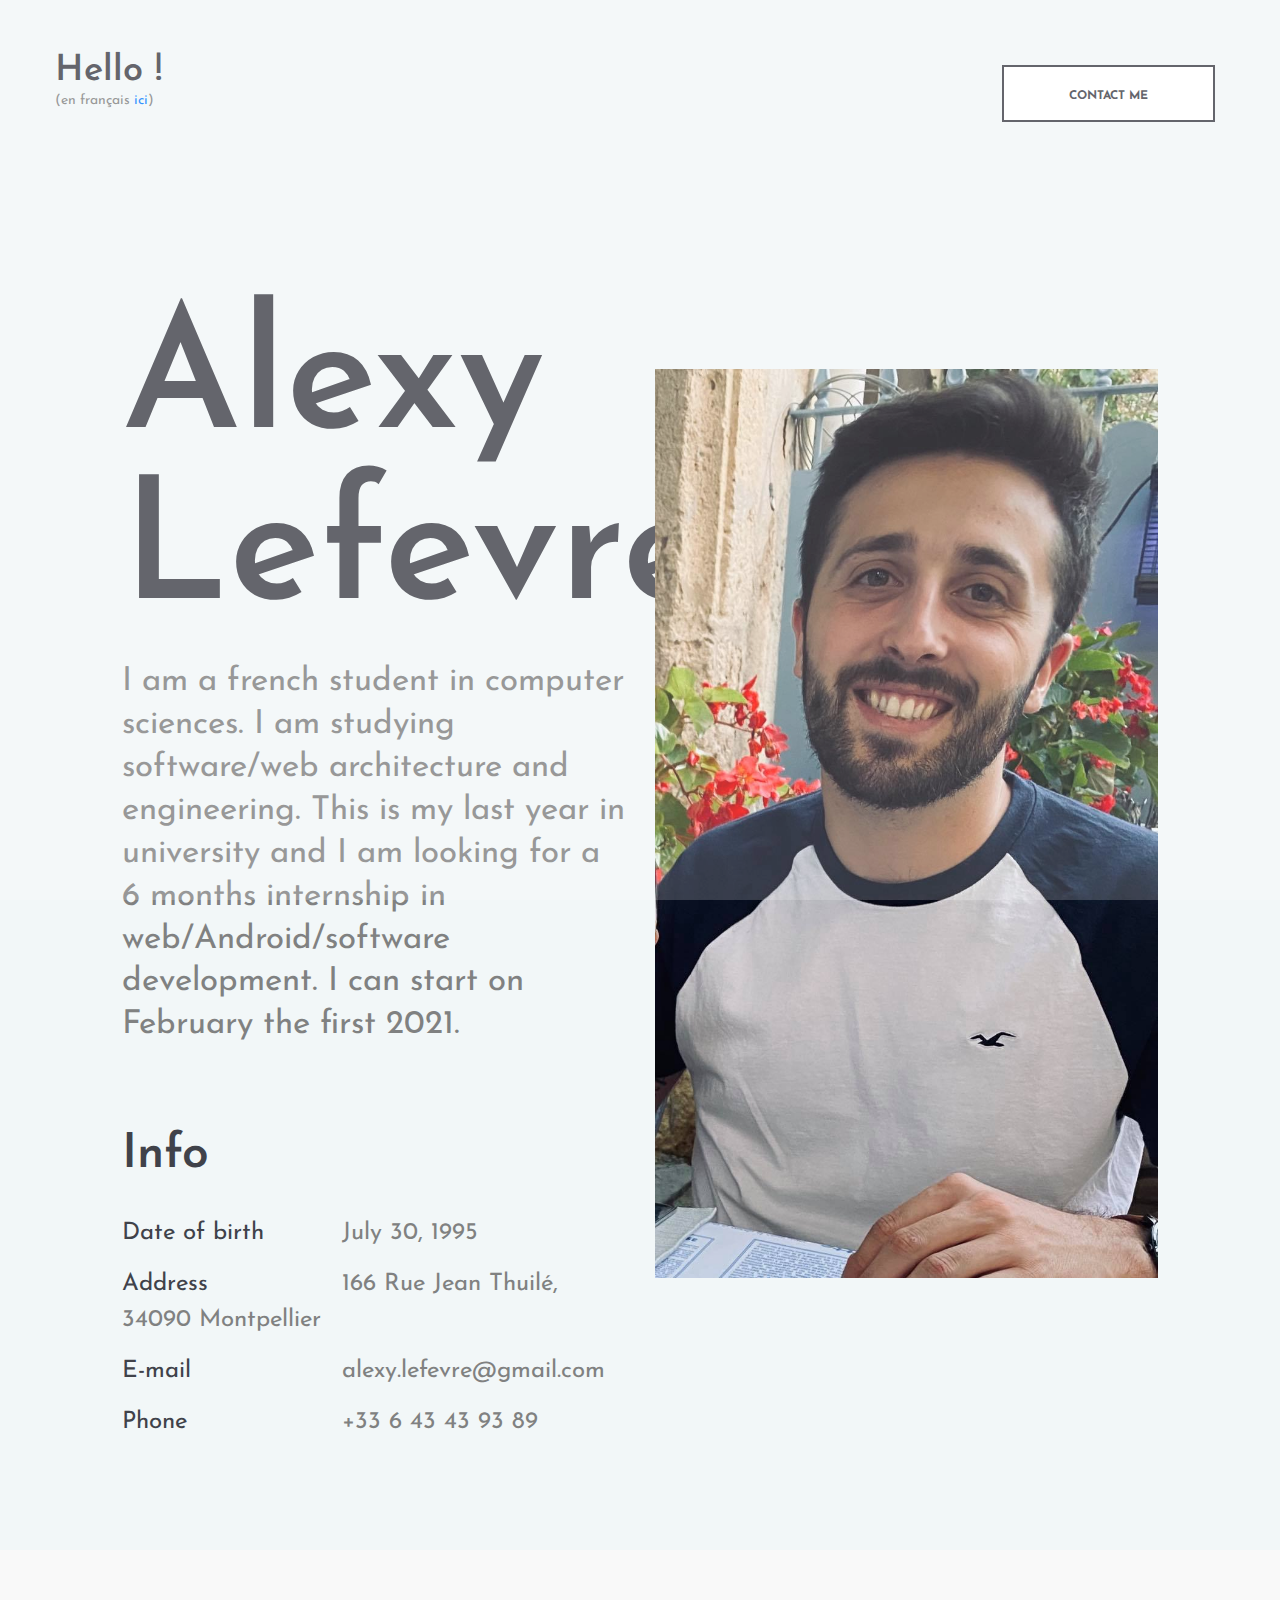
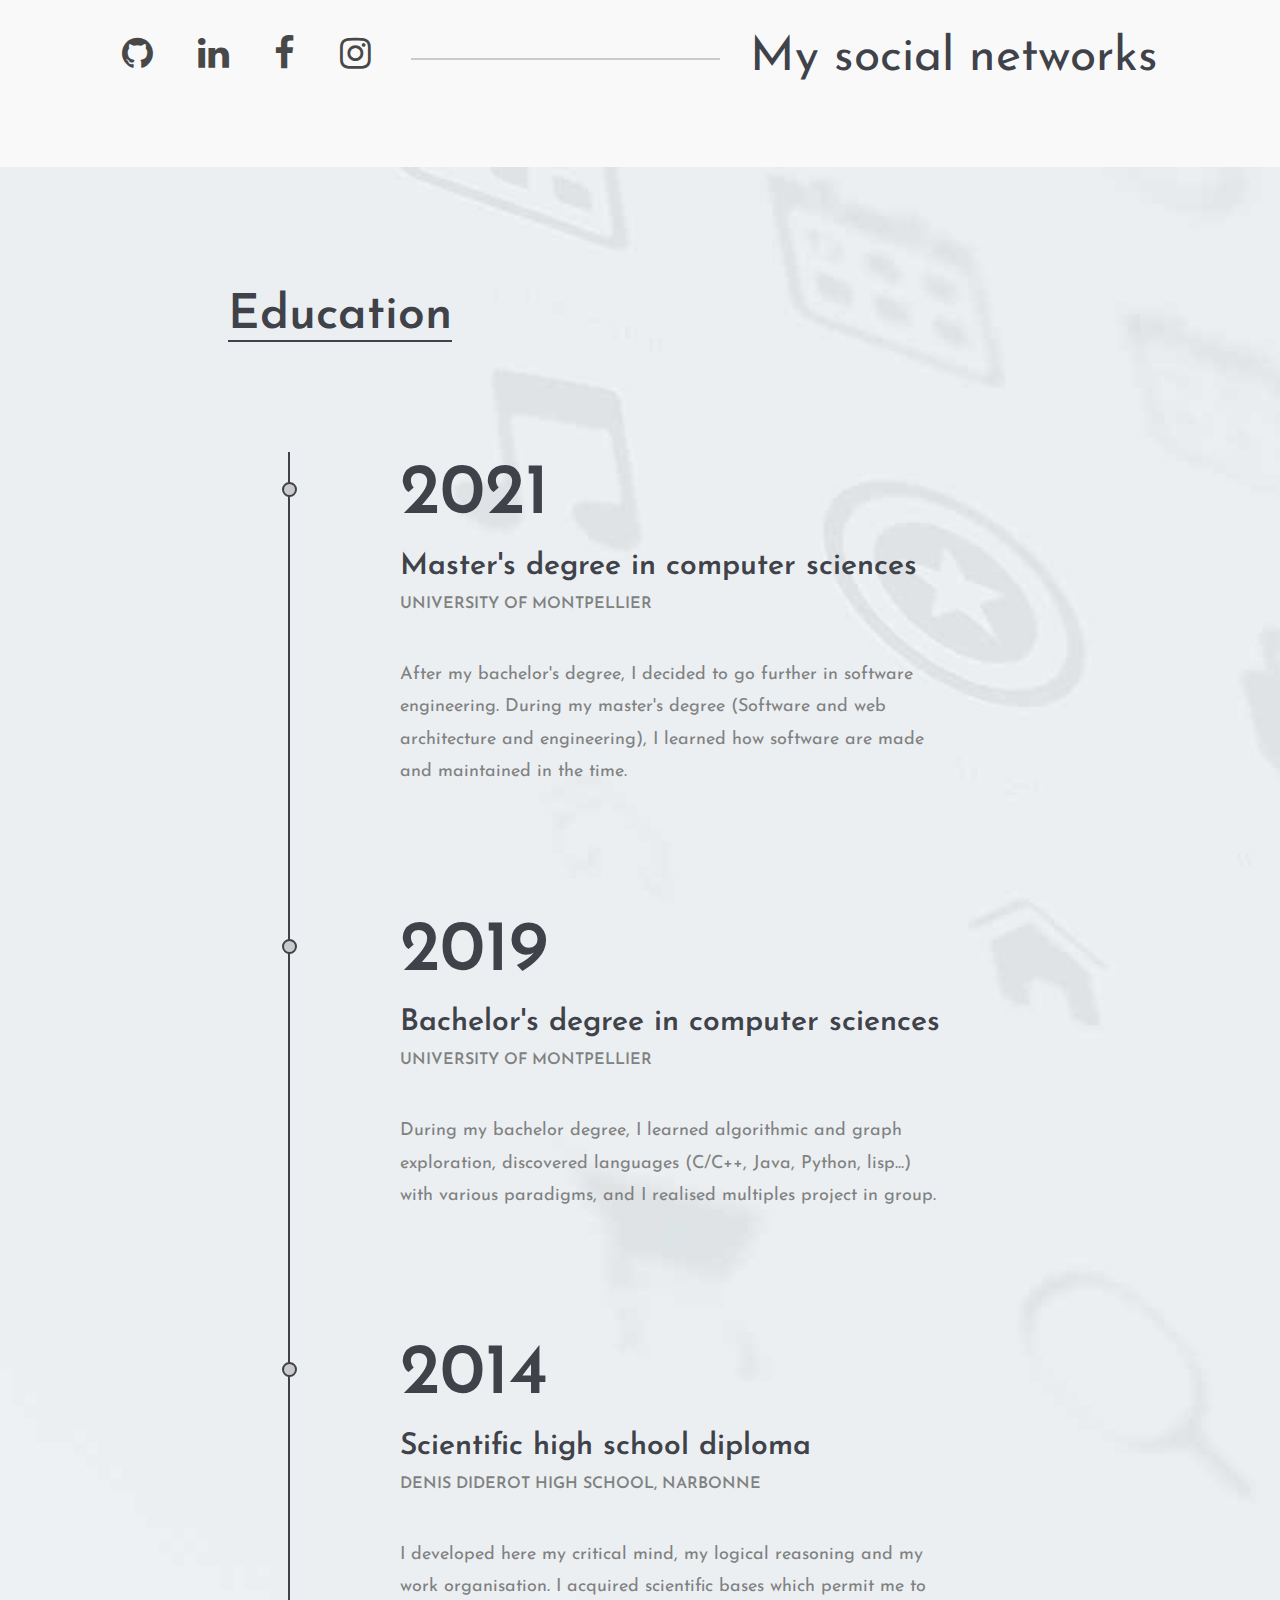
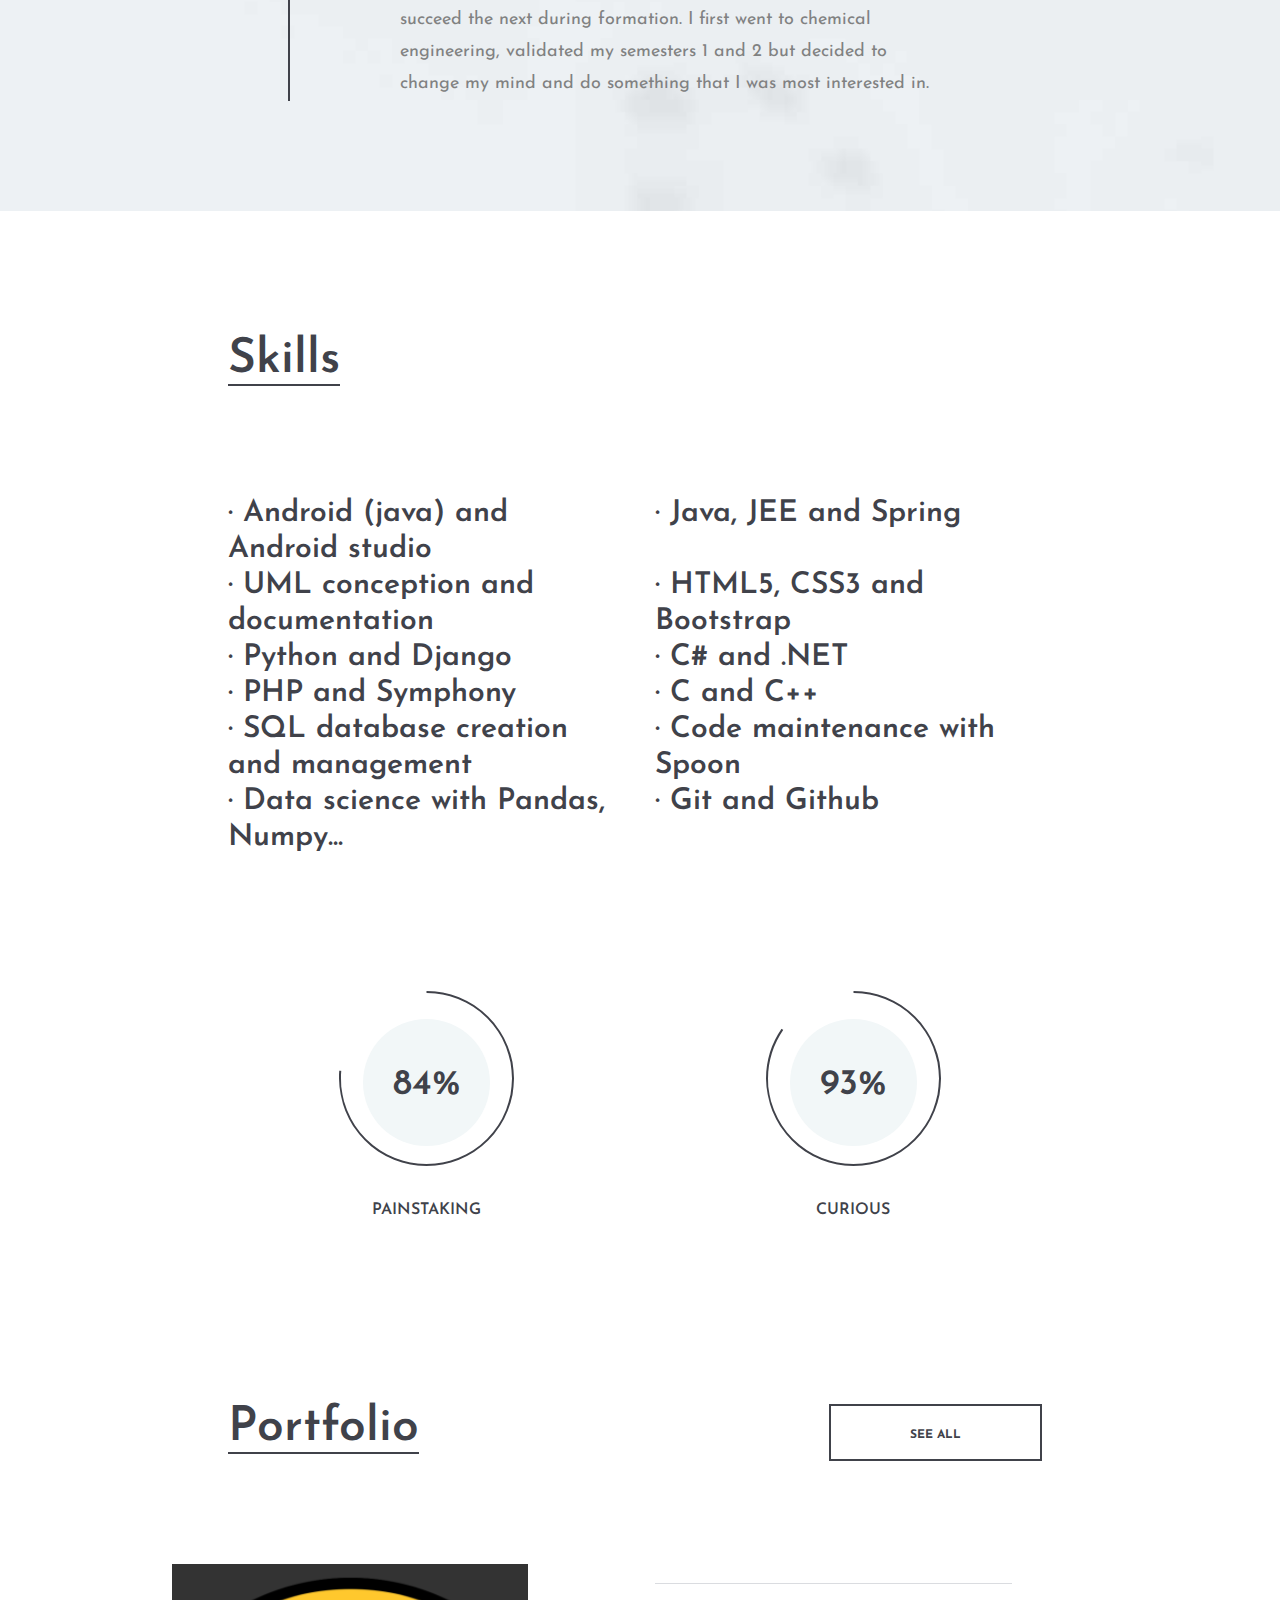
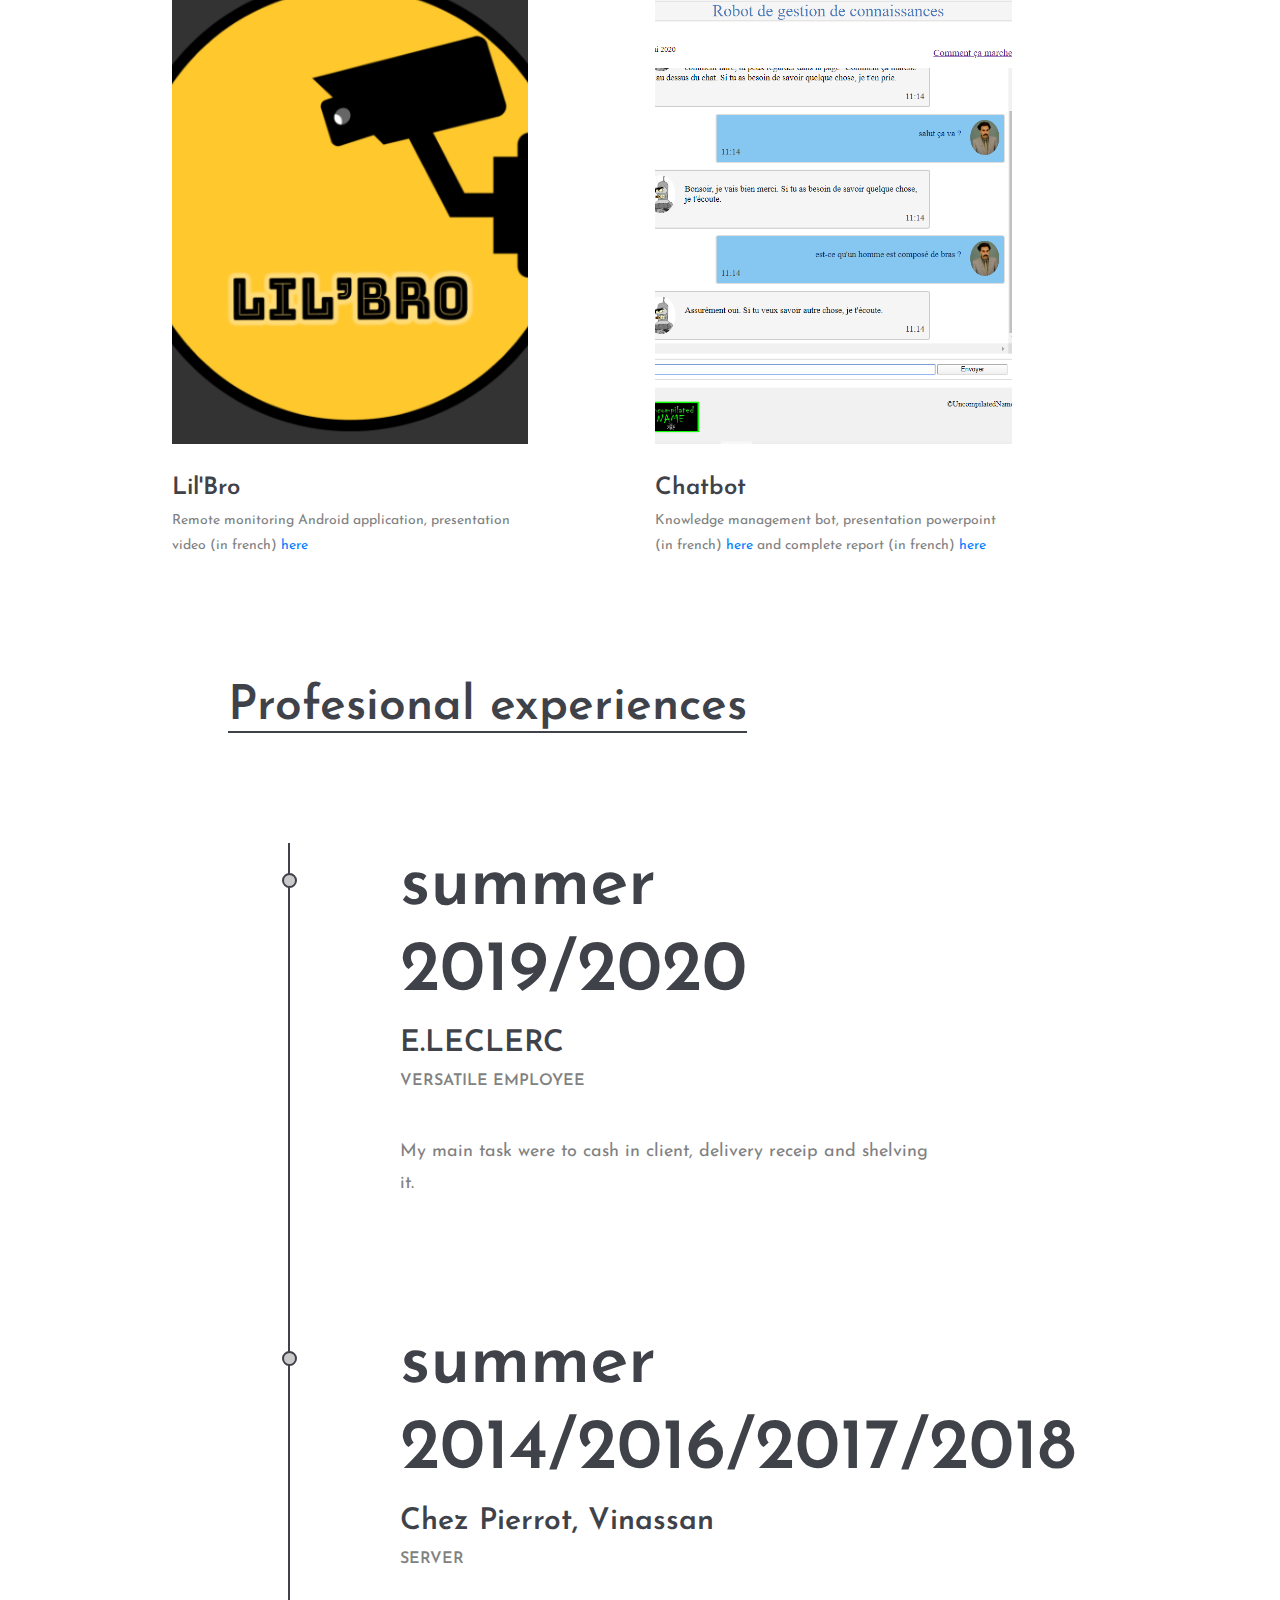
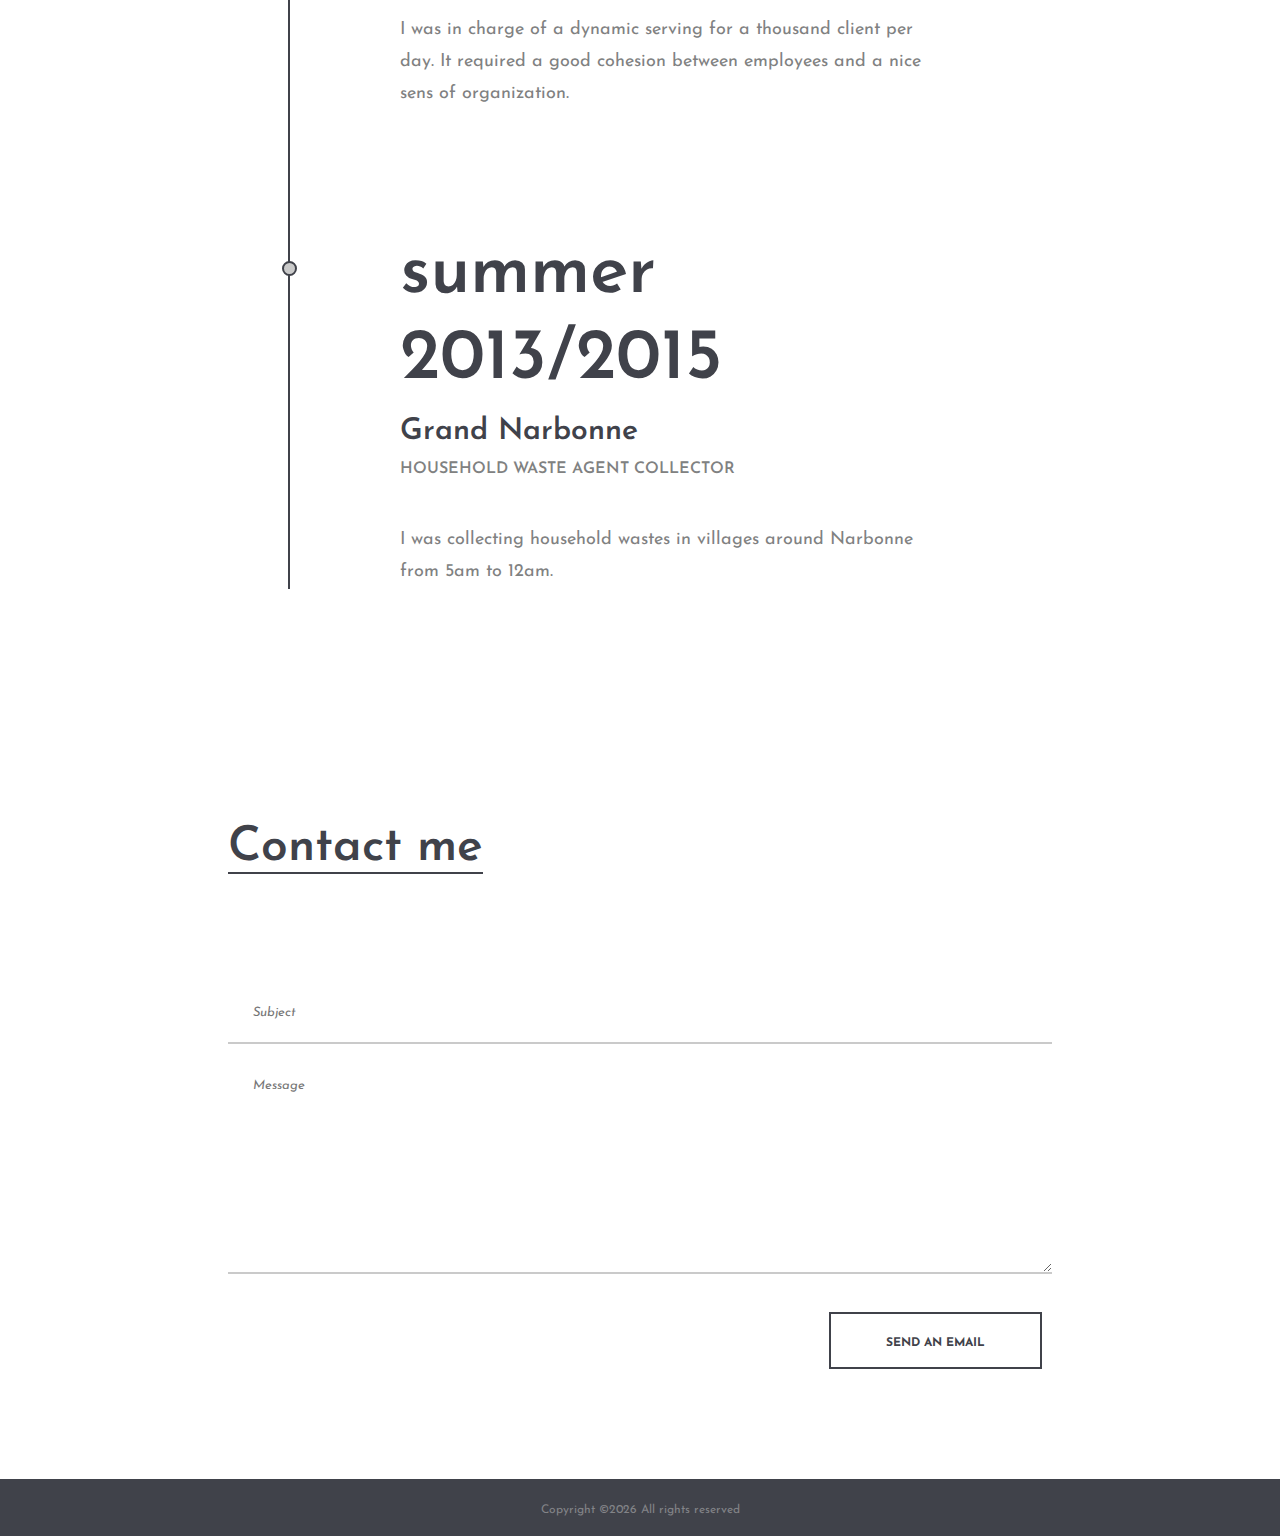
==== commit f2b0f759: "modif date anglais at en on" ====
--- a/index_en.html
+++ b/index_en.html
@@ -60,7 +60,7 @@
 						<div class="col-lg-6">
 							<div class="hero-text">
 								<h2>Alexy Lefevre</h2>
-								<p>I am a french student in computer sciences. I am studying software/web architecture and engineering. This is my last year in university and I am looking for a 6 months internship in web/Android/software development. I can start at February the first 2021.</p>
+								<p>I am a french student in computer sciences. I am studying software/web architecture and engineering. This is my last year in university and I am looking for a 6 months internship in web/Android/software development. I can start on February the first 2021.</p>
 							</div>
 							<div class="hero-info">
 								<h2>Info</h2>
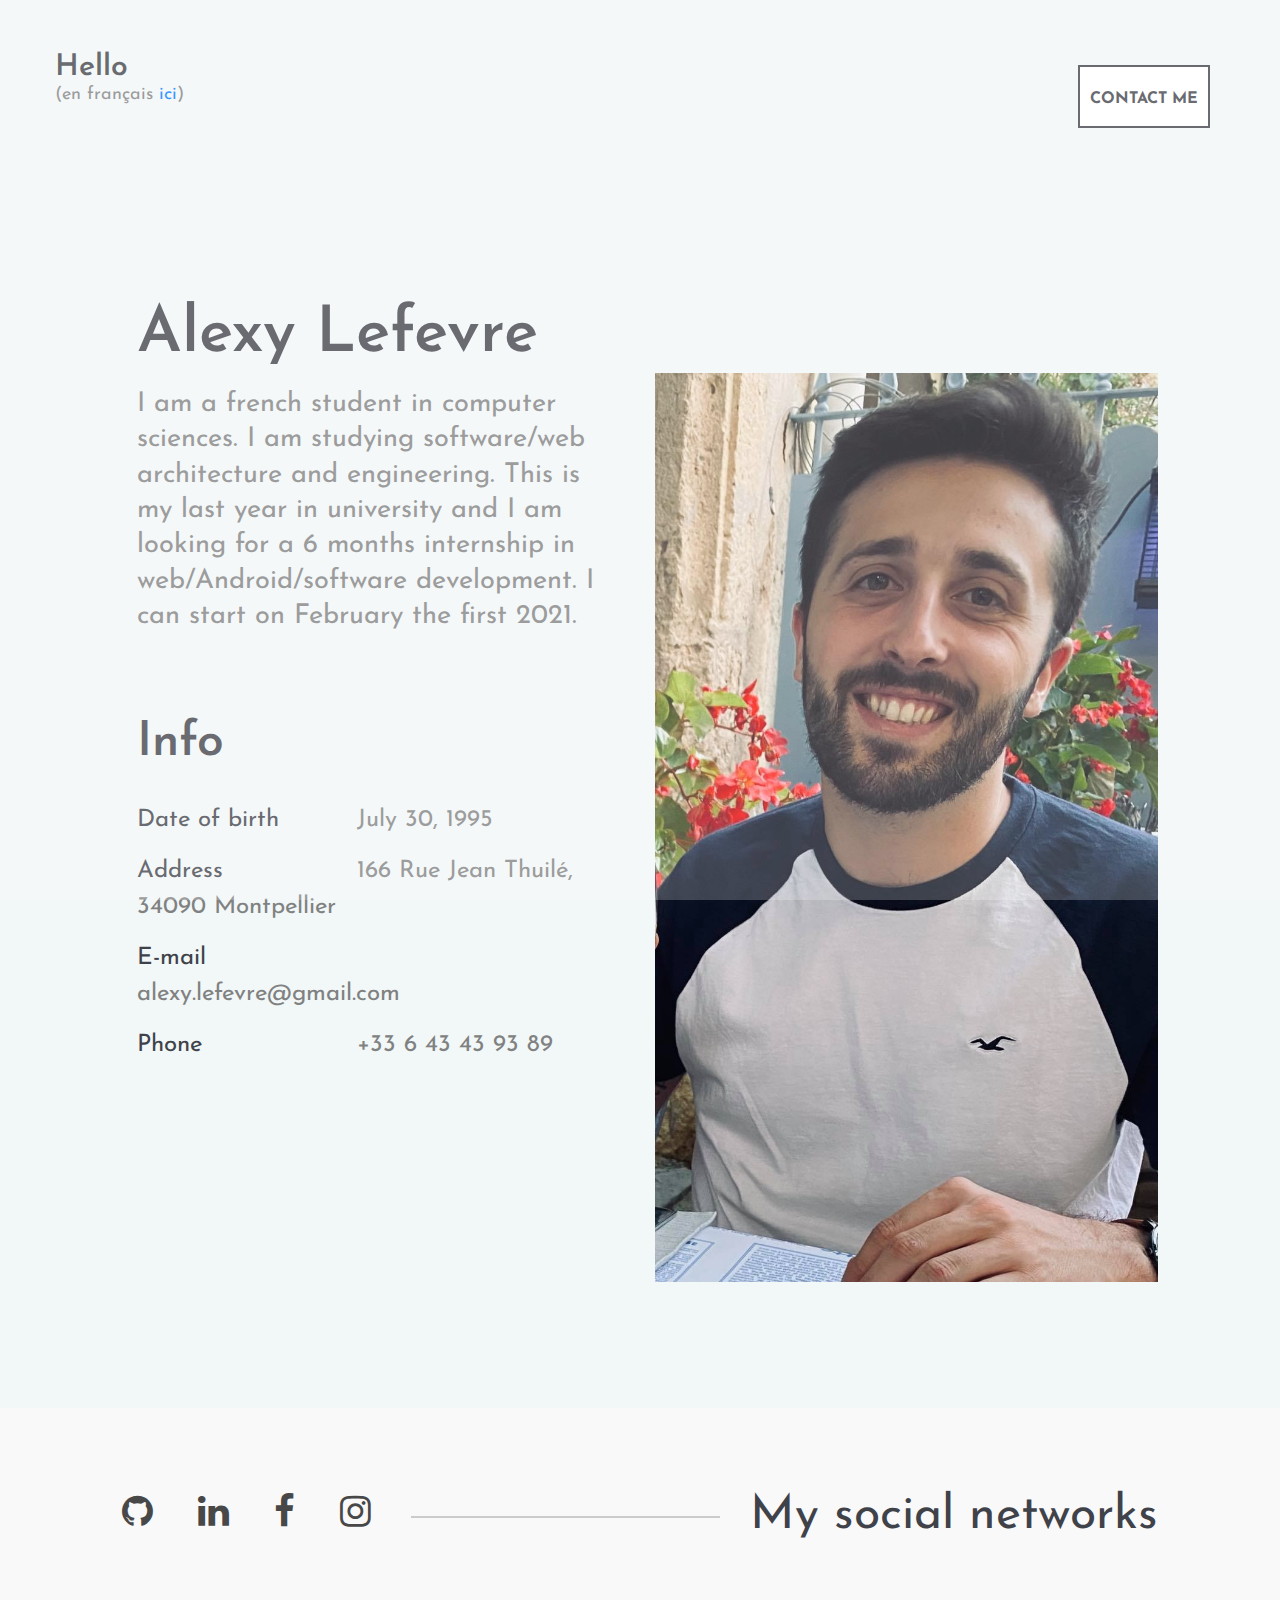
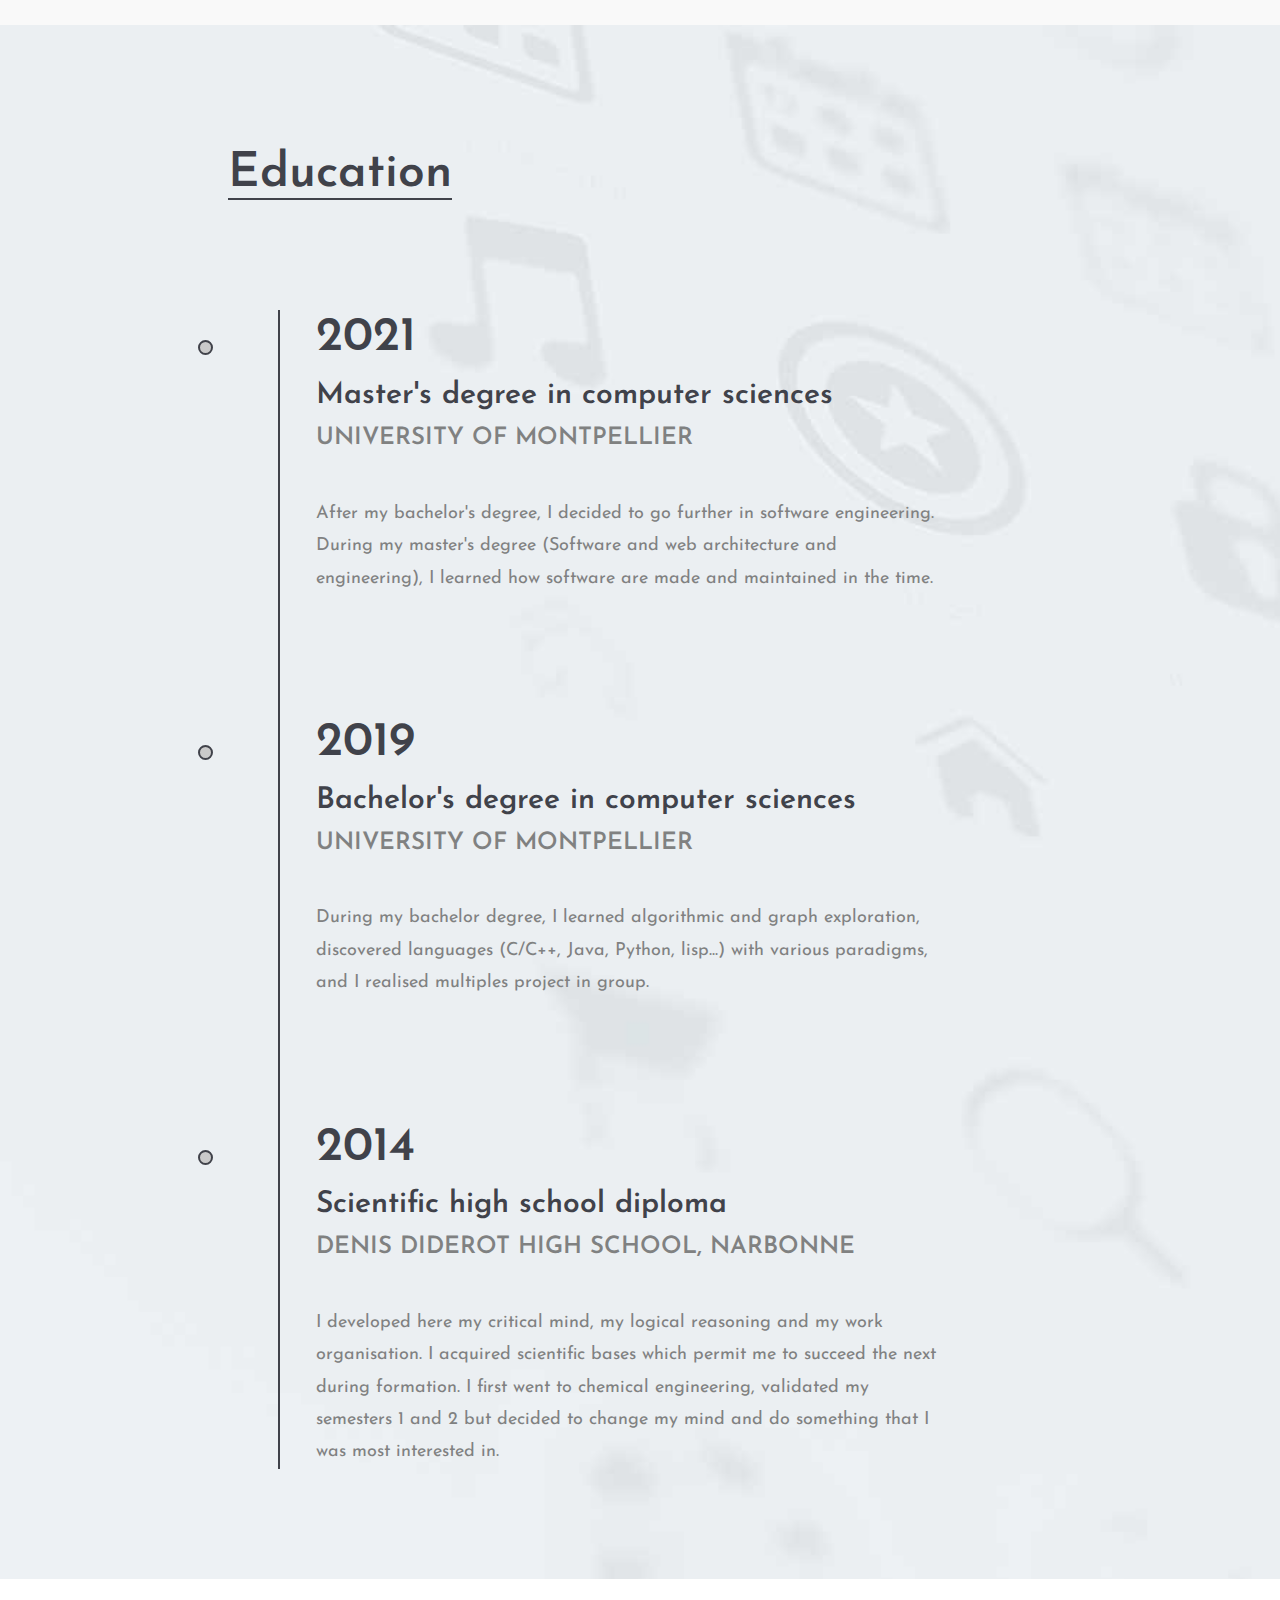
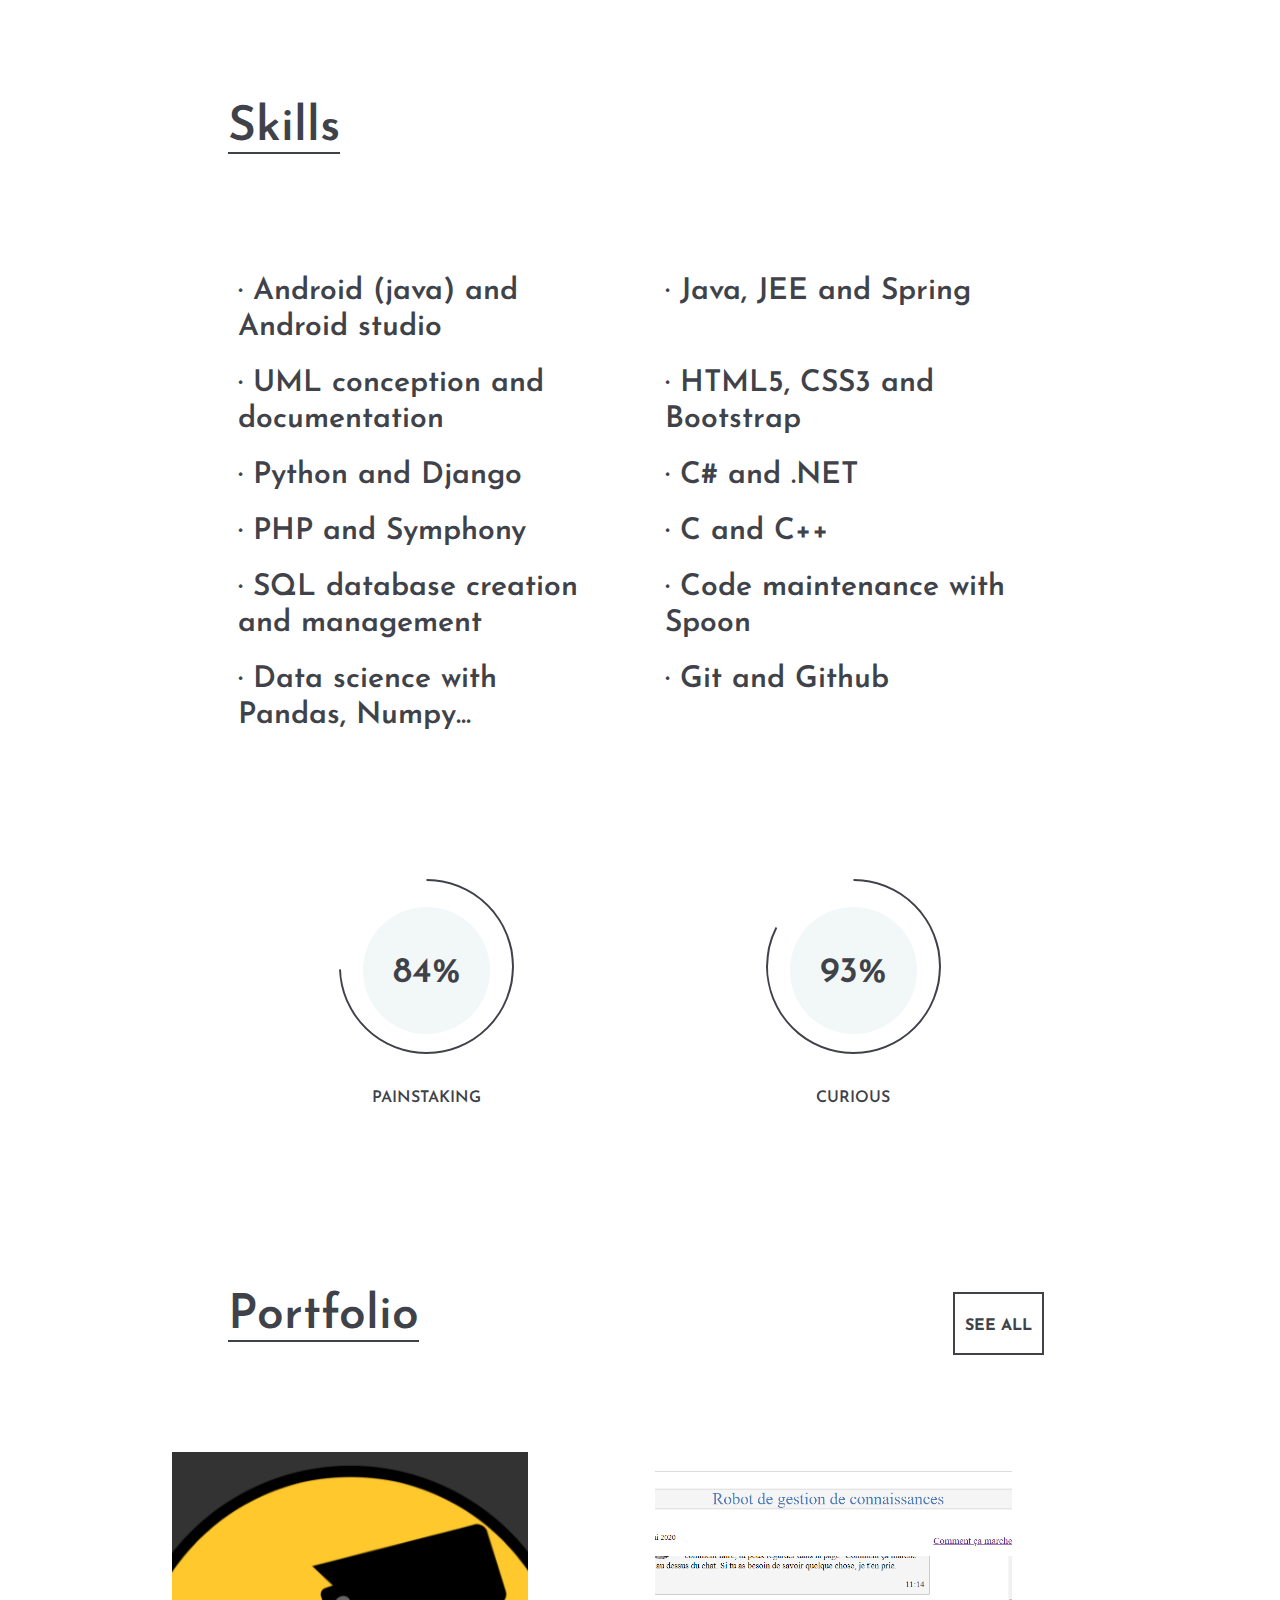
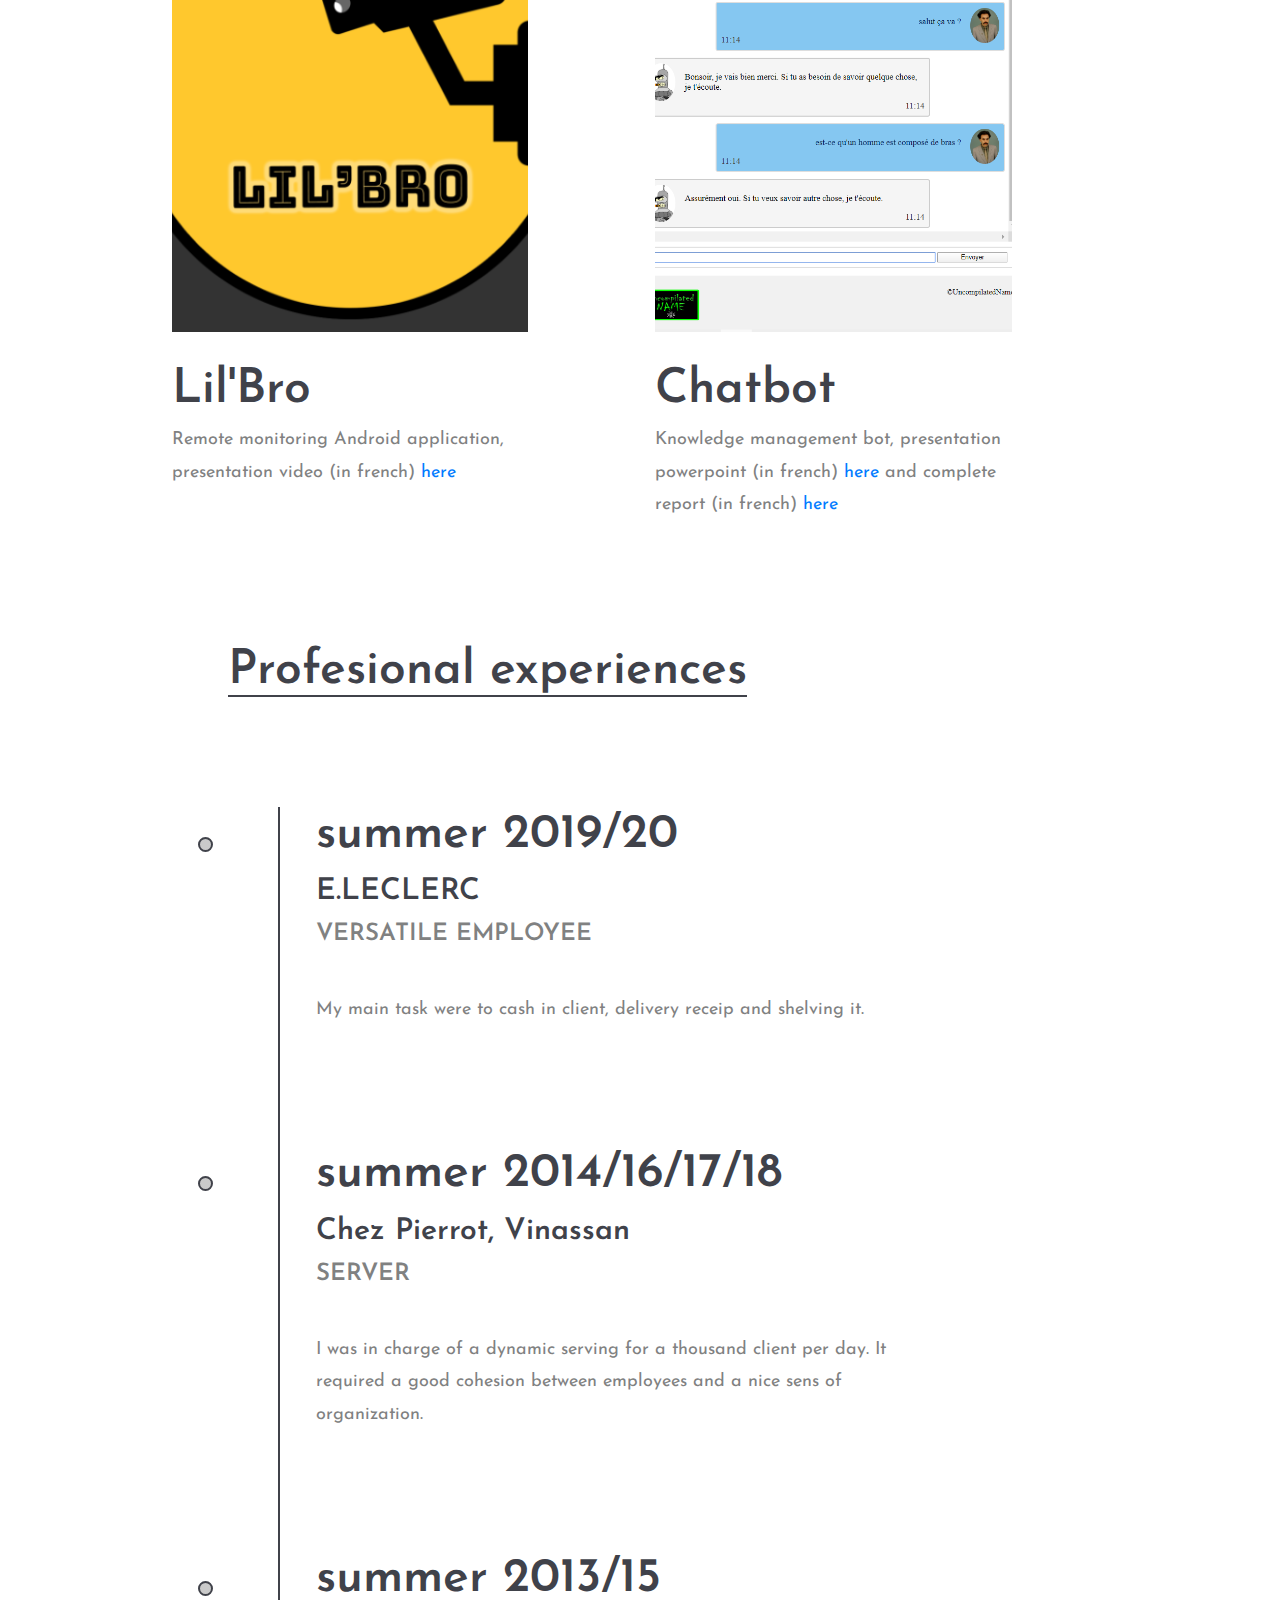
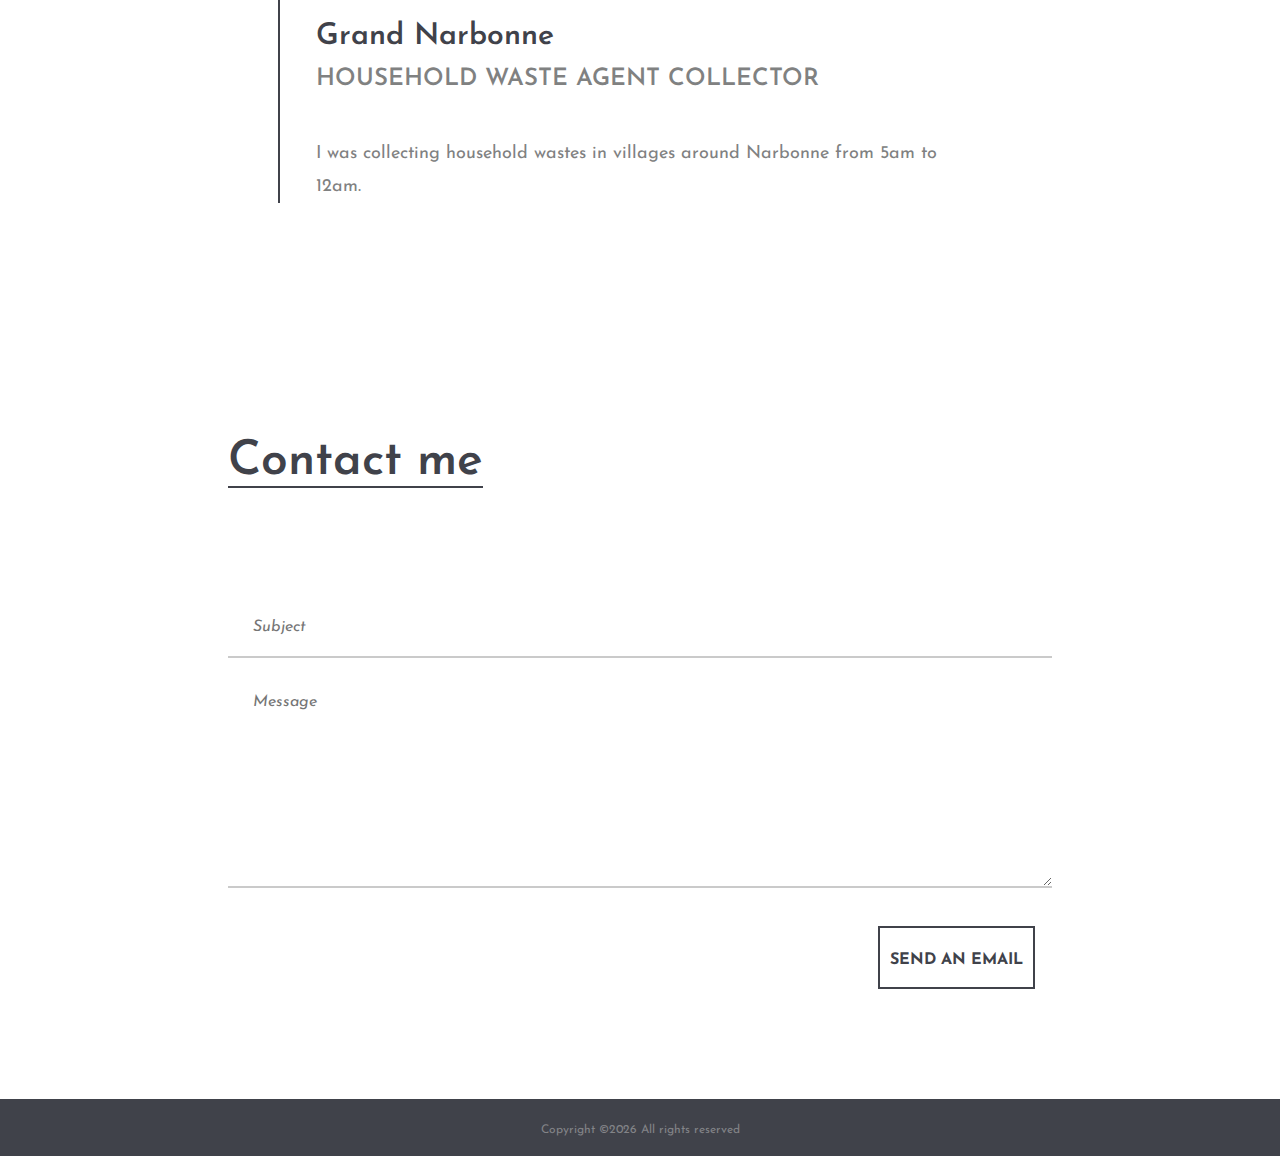
==== commit 27deec9e: "correctif sm screen v1.1" ====
--- a/index_en.html
+++ b/index_en.html
@@ -37,13 +37,13 @@
 	<header class="header-section">
 		<div class="container-fluid">
 			<div class="row">
-				<div class="col-md-4">
+				<div class="col-4">
 					<div class="site-logo">
-						<h2><a href="index.html">Hello !</a></h2>
+						<h3><a href="index.html">Hello</a></h3>
 						<p>(en français <a href="index.html">ici</a>)</p>
 					</div>
 				</div>
-				<div class="col-md-8 text-md-right header-buttons">
+				<div class="col-8 text-right header-buttons">
 					<a href="#contact" class="site-btn">Contact me</a>
 				</div>
 			</div>
@@ -55,14 +55,14 @@
 	<section class="hero-section spad">
 		<div class="container-fluid">
 			<div class="row">
-				<div class="col-xl-10 offset-xl-1">
-					<div class="row">
-						<div class="col-lg-6">
-							<div class="hero-text">
+				<div class="col-10 offset-1">
+					<div class="row">
+						<div class="col-12 col-lg-6">
+							<div class="col-12 hero-text">
 								<h2>Alexy Lefevre</h2>
 								<p>I am a french student in computer sciences. I am studying software/web architecture and engineering. This is my last year in university and I am looking for a 6 months internship in web/Android/software development. I can start on February the first 2021.</p>
 							</div>
-							<div class="hero-info">
+							<div class="col-12 hero-info">
 								<h2>Info</h2>
 								<ul>
 									<li><span>Date of birth</span>July 30, 1995</li>
@@ -72,7 +72,7 @@
 								</ul>
 							</div>
 						</div>
-						<div class="col-lg-6">
+						<div class="col-12 col-lg-6">
 							<figure class="hero-image">
 								<img src="img/alexy_restau.jpg" alt="photo-Alexy">
 							</figure>
@@ -88,7 +88,7 @@
 	<div class="social-section">
 		<div class="container-fluid">
 			<div class="row">
-				<div class="col-xl-10 offset-xl-1">
+				<div class="col-12 col-xl-10 offset-xl-1">
 					<div class="social-link-warp">
 						<div class="social-links">
 							<a href="https://github.com/Lateuh" target="_blank" rel="noreferrer noopener"><i class=" fa fa-github"></i></a>
@@ -108,7 +108,7 @@
 	<section class="resume-section with-bg spad">
 		<div class="container-fluid">
 			<div class="row">
-				<div class="col-xl-7 offset-xl-2">
+				<div class="col-12 col-xl-7 offset-xl-2">
 					<div class="section-title">
 						<h2>Education</h2>
 					</div>
@@ -142,18 +142,18 @@
 	<section class="extra-section spad pb-0">
 		<div class="container-fluid">
 			<div class="row">
-				<div class="col-xl-8 offset-xl-2">
+				<div class="col-12 col-xl-8 offset-xl-2">
 					<div class="section-title">
 						<h2>Skills</h2>
 					</div>
 
 					<div class="row">
-						<div class="col-md-6 animate-box">
+						<div class="col-12 col-md-6 animate-box">
 							<div class="progress-wrap ftco-animate">
 								<h3><span>&middot; </span>Android (java) and Android studio</h3>
 							</div>
 						</div>
-						<div class="col-md-6 animate-box">
+						<div class="col-12 col-md-6 animate-box">
 							<div class="progress-wrap ftco-animate">
 								<h3><span>&middot; </span>Java, JEE and Spring</h3>
 							</div>
@@ -161,12 +161,12 @@
 					</div>
 
 					<div class="row">
-						<div class="col-md-6 animate-box">
+						<div class="col-12 col-md-6 animate-box">
 							<div class="progress-wrap ftco-animate">
 								<h3><span>&middot; </span>UML conception and documentation</h3>
 							</div>
 						</div>
-						<div class="col-md-6 animate-box">
+						<div class="col-12 col-md-6 animate-box">
 							<div class="progress-wrap ftco-animate">
 								<h3><span>&middot; </span>HTML5, CSS3 and Bootstrap</h3>	
 							</div>
@@ -174,12 +174,12 @@
 					</div>
 
 					<div class="row">
-						<div class="col-md-6 animate-box">
+						<div class="col-12 col-md-6 animate-box">
 							<div class="progress-wrap ftco-animate">
 								<h3><span>&middot; </span>Python and Django</h3>
 							</div>
 						</div>
-						<div class="col-md-6 animate-box">
+						<div class="col-12 col-md-6 animate-box">
 							<div class="progress-wrap ftco-animate">
 								<h3><span>&middot; </span>C# and .NET</h3>	
 							</div>
@@ -187,12 +187,12 @@
 					</div>
 
 					<div class="row">
-						<div class="col-md-6 animate-box">
+						<div class="col-12 col-md-6 animate-box">
 							<div class="progress-wrap ftco-animate">
 								<h3><span>&middot; </span>PHP and Symphony</h3>
 							</div>
 						</div>
-						<div class="col-md-6 animate-box">
+						<div class="col-12 col-md-6 animate-box">
 							<div class="progress-wrap ftco-animate">
 								<h3><span>&middot; </span>C and C++</h3>	
 							</div>
@@ -200,12 +200,12 @@
 					</div>
 
 					<div class="row">
-						<div class="col-md-6 animate-box">
+						<div class="col-12 col-md-6 animate-box">
 							<div class="progress-wrap ftco-animate">
 								<h3><span>&middot; </span>SQL database creation and management</h3>
 							</div>
 						</div>
-						<div class="col-md-6 animate-box">
+						<div class="col-12 col-md-6 animate-box">
 							<div class="progress-wrap ftco-animate">
 								<h3><span>&middot; </span>Code maintenance with Spoon</h3>	
 							</div>
@@ -213,12 +213,12 @@
 					</div>
 
 					<div class="row">
-						<div class="col-md-6 animate-box">
+						<div class="col-12 col-md-6 animate-box">
 							<div class="progress-wrap ftco-animate">
 								<h3><span>&middot; </span>Data science with Pandas, Numpy...</h3>
 							</div>
 						</div>
-						<div class="col-md-6 animate-box">
+						<div class="col-12 col-md-6 animate-box">
 							<div class="progress-wrap ftco-animate">
 								<h3><span>&middot; </span>Git and Github</h3>	
 							</div>
@@ -229,7 +229,7 @@
 					<!-- Compétences supp -->
 
 					<div class="row">
-						<div class="col-md-6 pt-5">
+						<div class="col-12 col-md-6 pt-5">
 							<div class="fact-box trans">
 								<div class="fact-content">
 									<div class="circle-progress">
@@ -245,7 +245,7 @@
 								</div>
 							</div>
 						</div>
-						<div class="col-md-6 pt-5">
+						<div class="col-12 col-md-6 pt-5">
 							<div class="fact-box trans">
 								<div class="fact-content">
 									<div class="circle-progress">
@@ -291,25 +291,25 @@
 	<section class="portfolio-section spad pb-0">
 		<div class="container-fluid">
 			<div class="row">
-				<div class="col-xl-4 col-md-8 offset-xl-2 ">
+				<div class="col-12 col-xl-4 col-md-8 offset-xl-2 ">
 					<div class="section-title">
 						<h2>Portfolio</h2>
 					</div>
 				</div>
-				<div class="col-md-4 text-md-right">
+				<div class="col-12 col-md-4 text-md-right">
 					<a href="https://github.com/Lateuh" target="_blank" rel="noreferrer noopener" class="site-btn mb-5">See all</a>
 				</div>
 			</div>
 			<div class="portfolio-warp">
 				<div class="row">
-					<div class="col-md-4 offset-xl-1">
+					<div class="col-12 col-md-4 offset-xl-1">
 						<div class="portfolio-item">
 							<a href="img/portfolio/lilbro.png" class="set-bg port-pic" data-setbg="img/portfolio/lilbro.png"></a>
 							<h2>Lil'Bro</h2>
 							<p>Remote monitoring Android application, presentation video (in french) <a href="https://www.youtube.com/watch?v=8ONHd3Ti_N8" target="_blank" rel="noreferrer noopener">here</a></p>
 						</div>
 					</div>
-					<div class="col-md-4 offset-xl-1">
+					<div class="col-12 col-md-4 offset-xl-1">
 						<div class="portfolio-item">
 							<a href="img/portfolio/chatbot.png" class="set-bg port-pic" data-setbg="img/portfolio/chatbot.png"></a>
 							<h2>Chatbot</h2>
@@ -326,25 +326,25 @@
 	<section class="resume-section spad">
 		<div class="container-fluid">
 			<div class="row">
-				<div class="col-xl-7 offset-xl-2">
+				<div class="col-12 col-xl-7 offset-xl-2">
 					<div class="section-title">
 						<h2>Profesional experiences</h2>
 					</div>
 					<ul class="resume-list">
 						<li>
-							<h2>summer 2019/2020</h2>
+							<h2>summer 2019/20</h2>
 							<h3>E.LECLERC</h3>
 							<h4>Versatile employee</h4>
 							<p>My main task were to cash in client, delivery receip and shelving it.</p>
 						</li>
 						<li>
-							<h2>summer 2014/2016/2017/2018</h2>
+							<h2>summer 2014/16/17/18</h2>
 							<h3>Chez Pierrot, Vinassan</h3>
 							<h4>Server</h4>
 							<p>I was in charge of a dynamic serving for a thousand client per day. It required a good cohesion between employees and a nice sens of organization.</p>
 						</li>
 						<li>
-							<h2>summer 2013/2015</h2>
+							<h2>summer 2013/15</h2>
 							<h3>Grand Narbonne</h3>
 							<h4>Household waste agent collector</h4>
 							<p>I was collecting household wastes in villages around Narbonne from 5am to 12am.</p>
@@ -360,18 +360,18 @@
 	<section class="contact-section spad">
 		<div class="container-fluid">
 			<div class="row">
-				<div class="col-xl-8 offset-xl-2">
+				<div class="col-12 col-xl-8 offset-xl-2">
 					<div class="section-title" id="contact">
 						<h2>Contact me</h2>
 					</div>
 					<form class="contact-form">
 						<div class="row">
-							<div class="col-md-12">
+							<div class="col-12">
 								<input id="sujet" type="text" placeholder="Subject">
 								<textarea id="corps" placeholder="Message"></textarea>
 							</div>
 						</div>
-						<div class="text-md-right">
+						<div class="text-center text-md-right">
 							<button class="site-btn" onclick="sendMail();">Send an email</button>
 						</div>
 					</form>
--- a/css/style.css
+++ b/css/style.css
@@ -148,14 +148,14 @@
 .site-btn {
 	display: inline-block;
 	text-transform: uppercase;
-	font-size: 12px;
-	min-width: 213px;
+	/*font-size: 12px;*/
+	min-width: 10%;
 	min-height: 20px;
 	text-align: center;
 	padding: 20px 10px 15px;
 	position: relative;
 	background-color: #fff;
-	margin-right: 10px;
+	margin-right: 2%;
 	border: 2px solid #40424a;
 	color: #40424a;
 	font-weight: 700;
@@ -365,16 +365,24 @@
 	background: #f2f7f8;
 }
 
-.site-logo h2 {
+/*.site-logo h2 {
 	font-size: 36px;
-}
+}*/
 
 .site-logo h2 a {
 	color: #40424a;
 }
 
+.site-logo h3 {
+	/*font-size: 36px;*/
+}
+
+.site-logo h3 a {
+	color: #40424a;
+}
+
 .site-logo p {
-	font-size: 14px;
+	/*font-size: 14px;*/
 	line-height: normal;
 }
 
@@ -394,13 +402,13 @@
 }
 
 .hero-text h2 {
-	font-size: 170px;
+	font-size: 400%;
 	line-height: normal;
 	margin-bottom: 20px;
 }
 
 .hero-text p {
-	font-size: 33px;
+	font-size: 170%;
 	line-height: 1.3;
 }
 
@@ -417,7 +425,7 @@
 }
 
 .hero-info ul li {
-	font-size: 24px;
+	font-size: 150%;
 	color: #808181;
 	margin-bottom: 15px;
 }
@@ -489,8 +497,8 @@
 
 .resume-list {
 	list-style: none;
-	margin-left: 60px;
-	padding-left: 110px;
+	margin-left: 7%;
+	padding-left: 5%;
 	border-left: 2px solid #40424a;
 }
 
@@ -516,12 +524,12 @@
 }
 
 .resume-list h2 {
-	font-size: 72px;
+	/*font-size: 72px;*/
 	margin-bottom: 10px;
 }
 
 .resume-list h4 {
-	font-size: 16px;
+	/*font-size: 16px;*/
 	text-transform: uppercase;
 	color: #808181;
 	margin-top: 10px;
@@ -559,7 +567,7 @@
 }
 
 .single-review .qut {
-	font-size: 120px;
+	/*font-size: 120px;*/
 	line-height: 0;
 	color: #505259;
 	margin-top: 60px;
@@ -570,12 +578,12 @@
 }
 
 .single-review h3 {
-	font-size: 24px;
+	/*font-size: 24px;*/
 	margin-bottom: 10px;
 }
 
 .single-review h4 {
-	font-size: 16px;
+	/*font-size: 16px;*/
 }
 
 /*---------------------
@@ -586,12 +594,12 @@
 }
 
 .portfolio-item h2 {
-	font-size: 24px;
+	/*font-size: 24px;*/
 	margin-bottom: 5px;
 }
 
 .portfolio-item p {
-	font-size: 14px;
+	/*font-size: 14px;*/
 	margin-bottom: 0;
 }
 
@@ -643,7 +651,7 @@
 	border: none;
 	border-bottom: 2px solid #cacaca;
 	margin-bottom: 30px;
-	font-size: 13px;
+	/*font-size: 13px;*/
 }
 
 .contact-form textarea {
@@ -653,7 +661,7 @@
 	border: none;
 	border-bottom: 2px solid #cacaca;
 	margin-bottom: 30px;
-	font-size: 13px;
+	/*font-size: 13px;*/
 	background-color: transparent;
 }
 
@@ -672,6 +680,16 @@
 .contact-form ::placeholder {
 	font-style: italic;
 }
+
+
+/*---------------------
+	Extra section
+-----------------------*/
+
+.extra-section .progress-wrap {
+	margin: 10px;
+}
+
 
 /*---------------------
 	Footer section
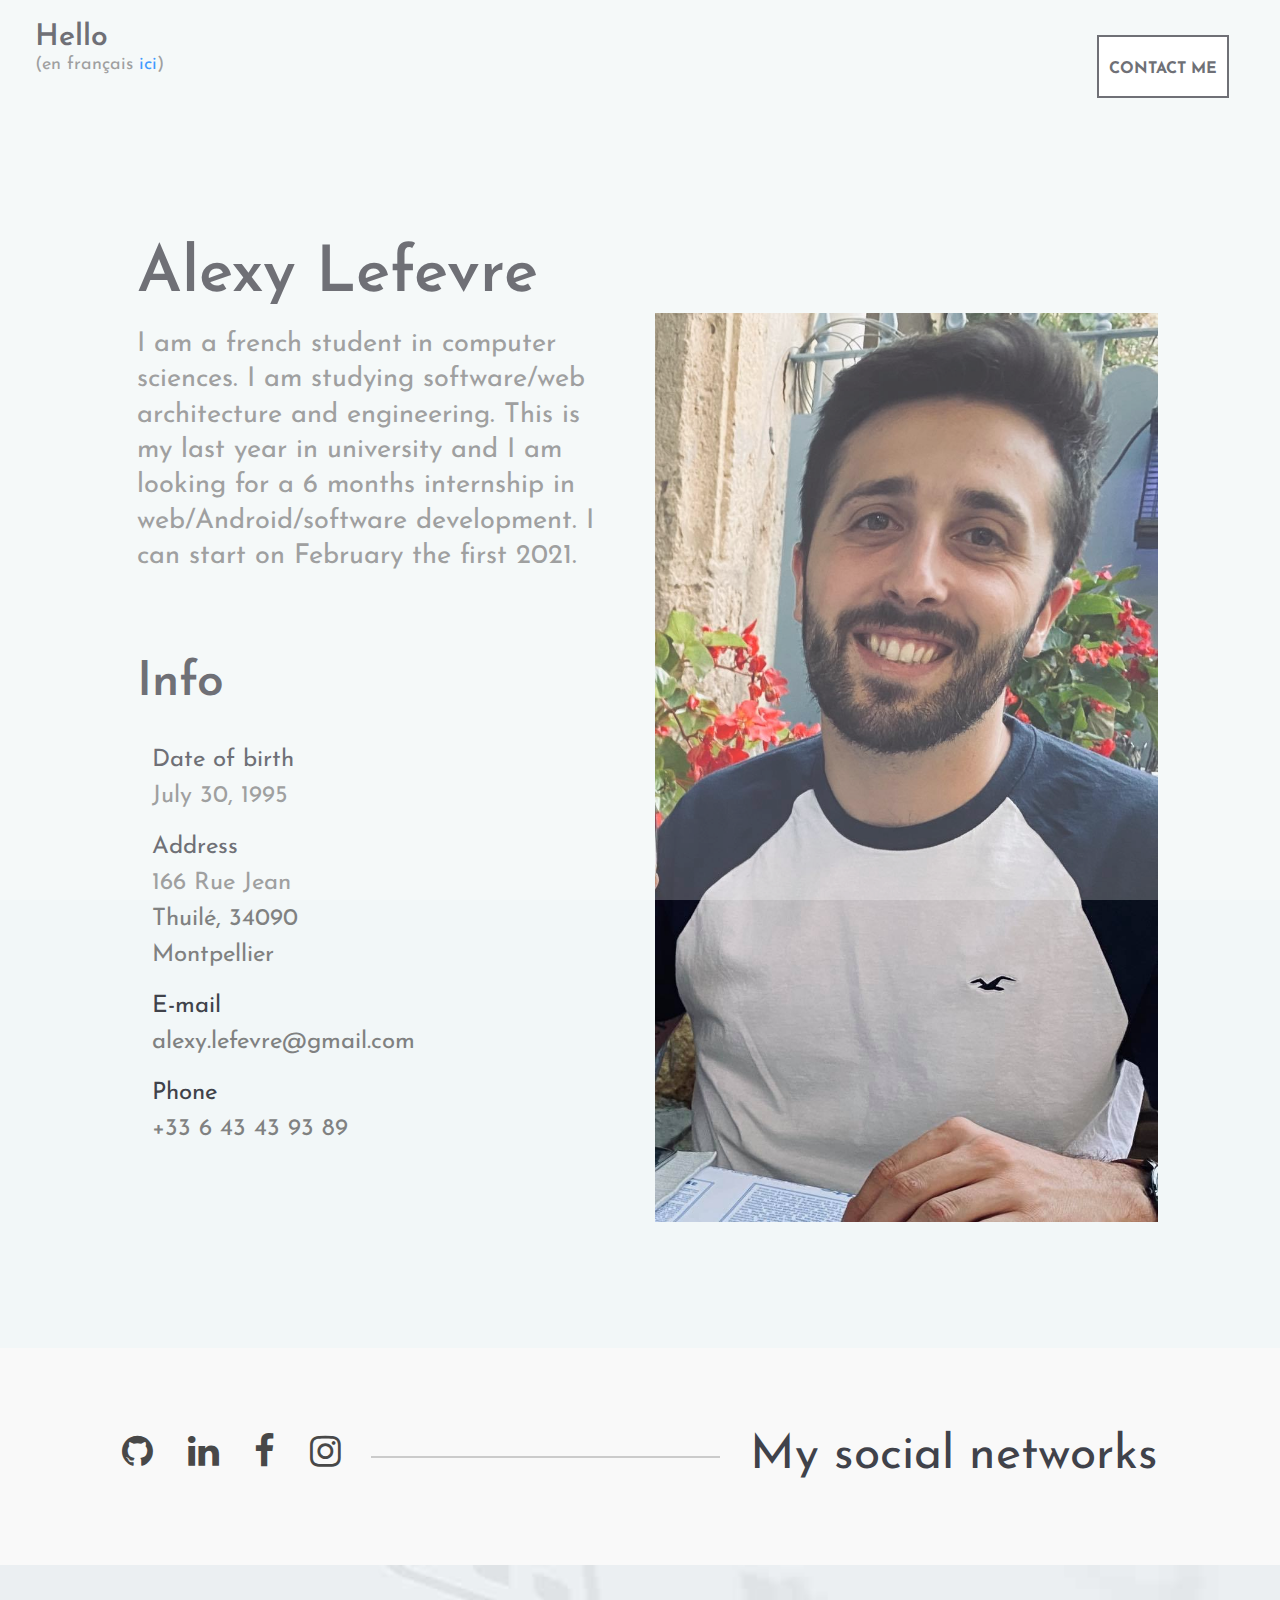
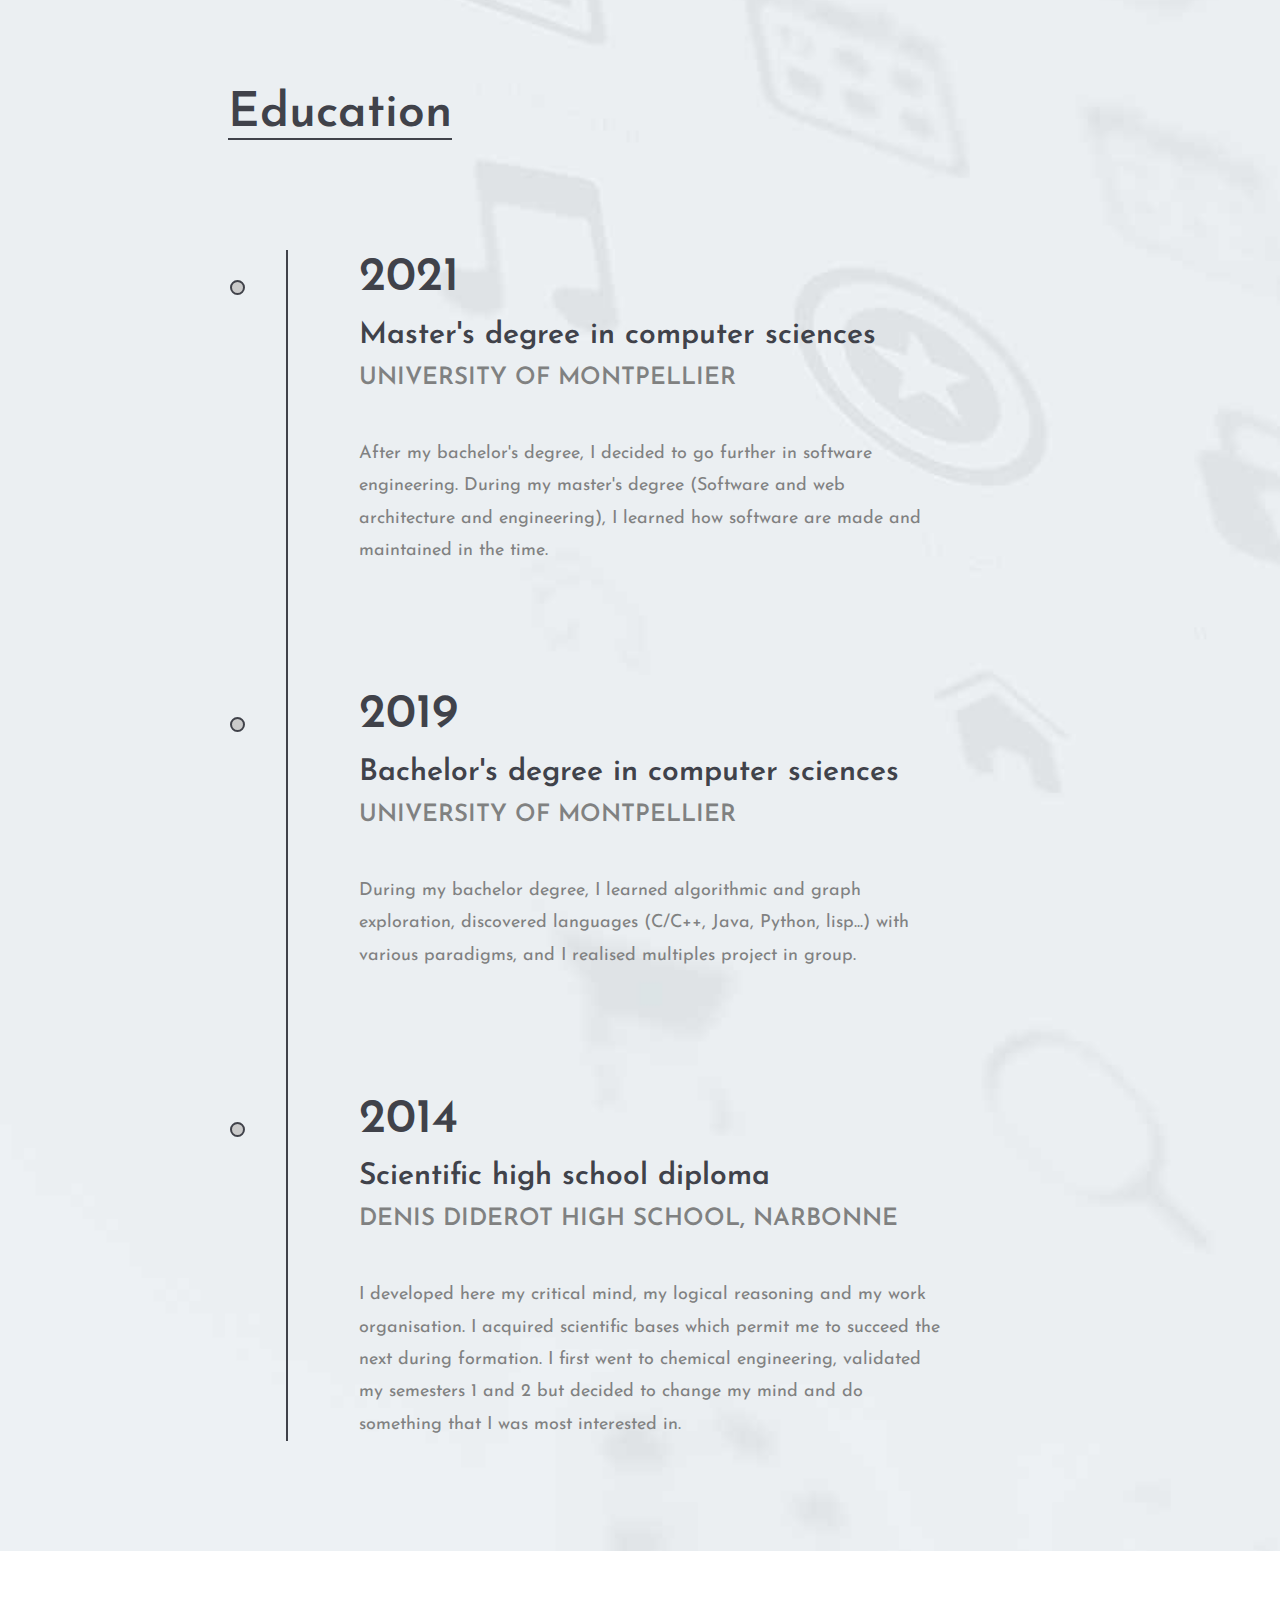
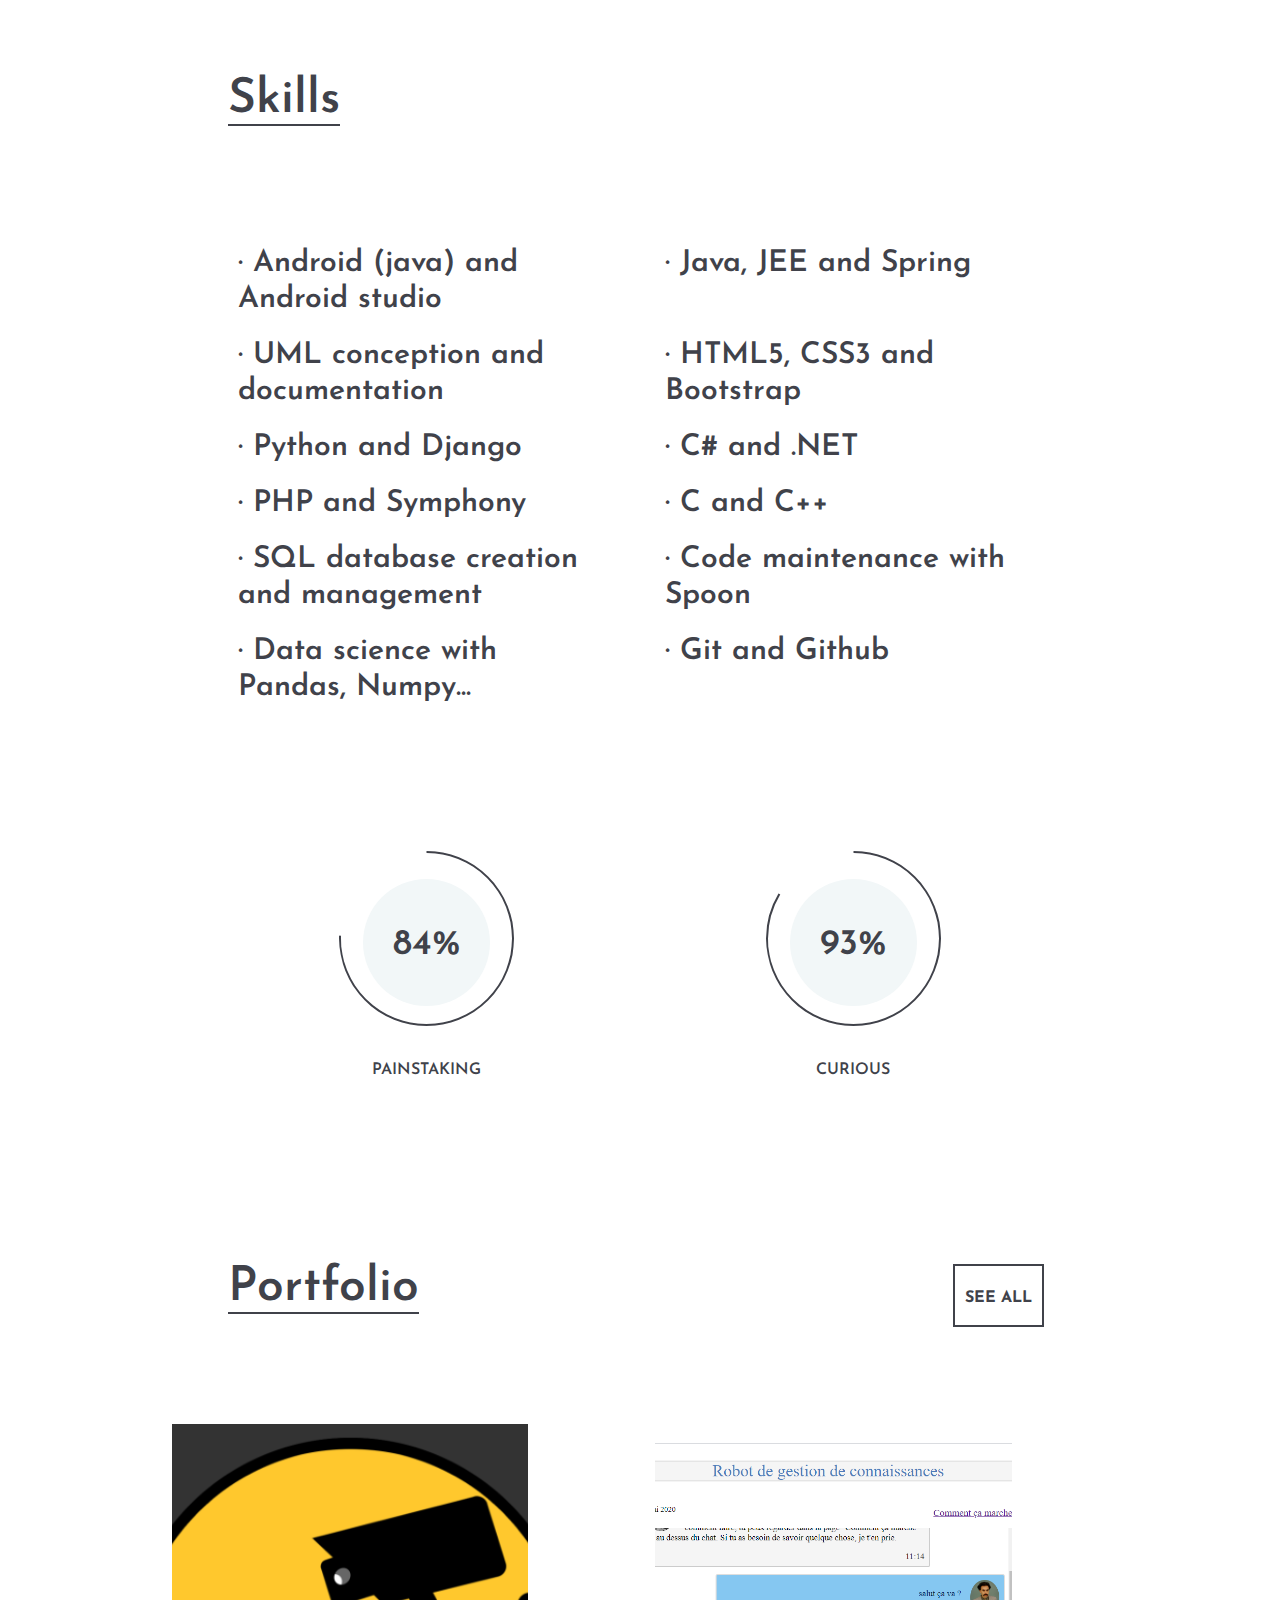
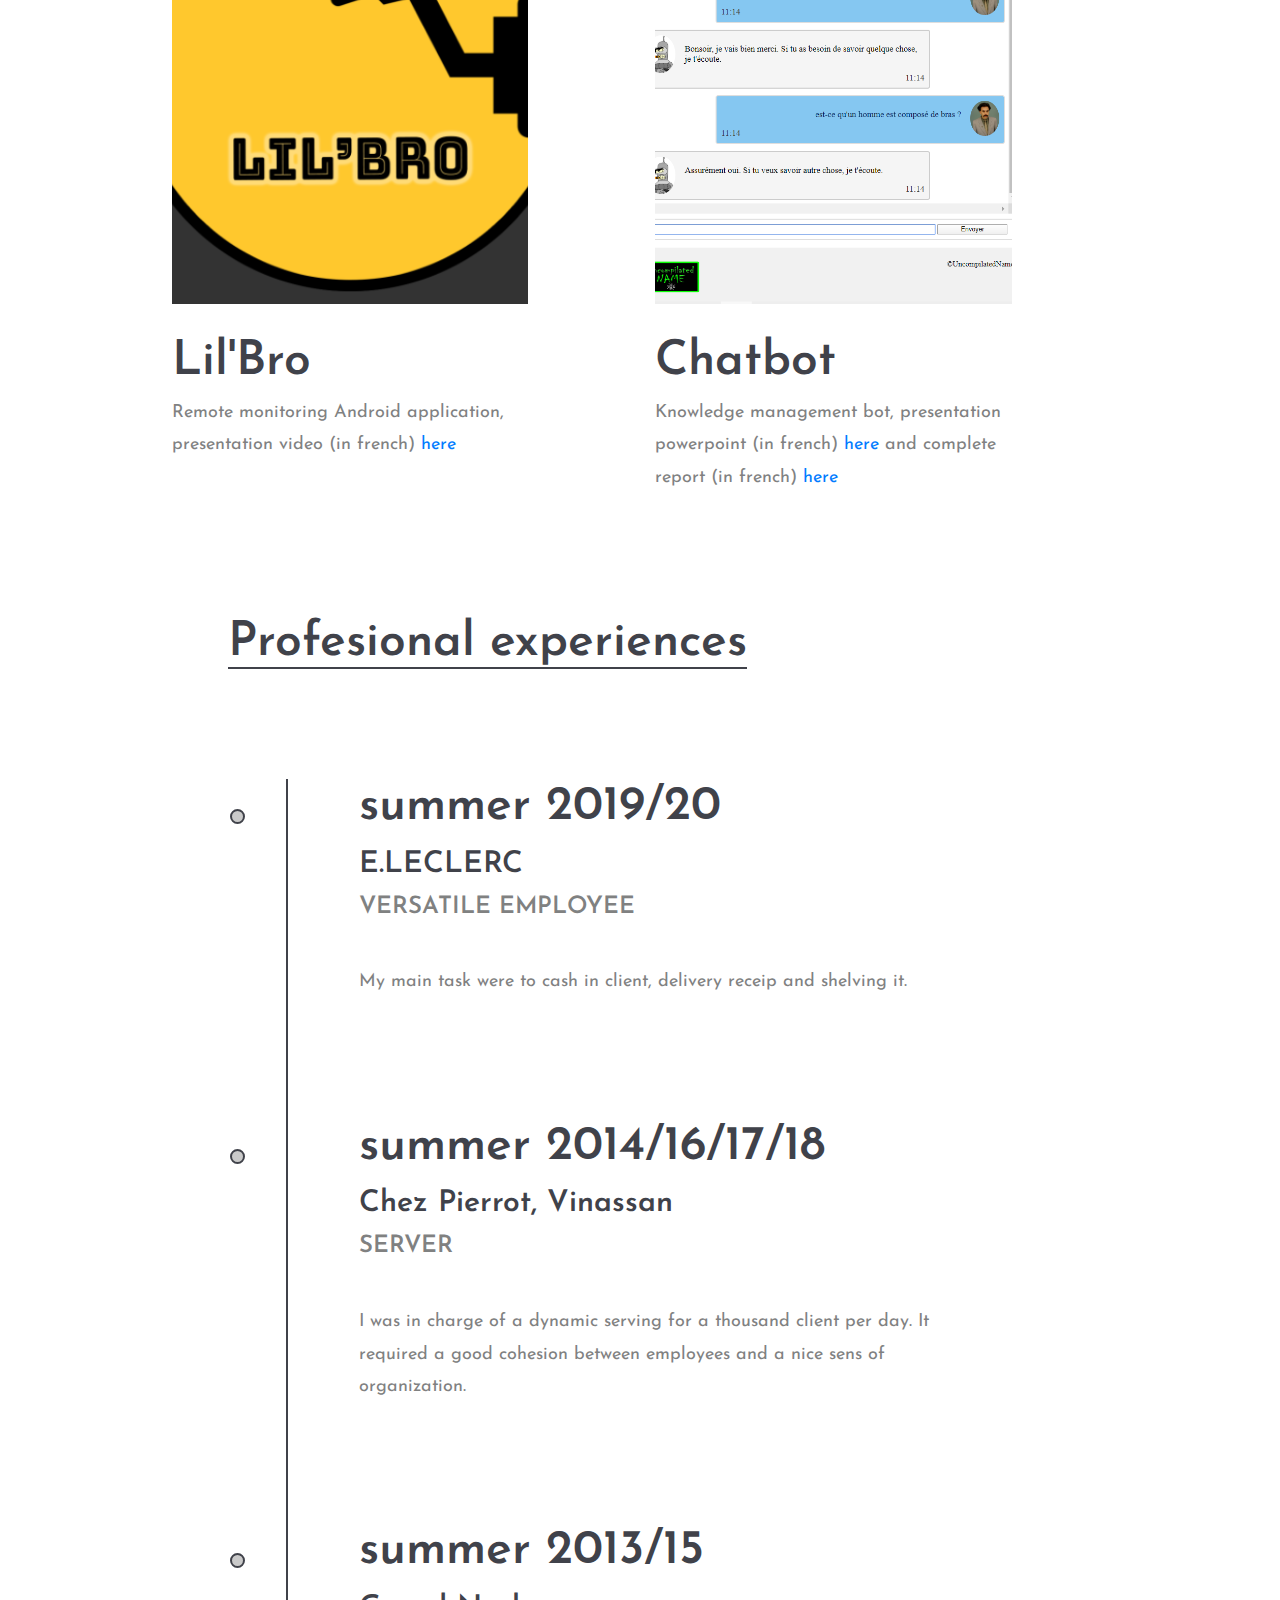
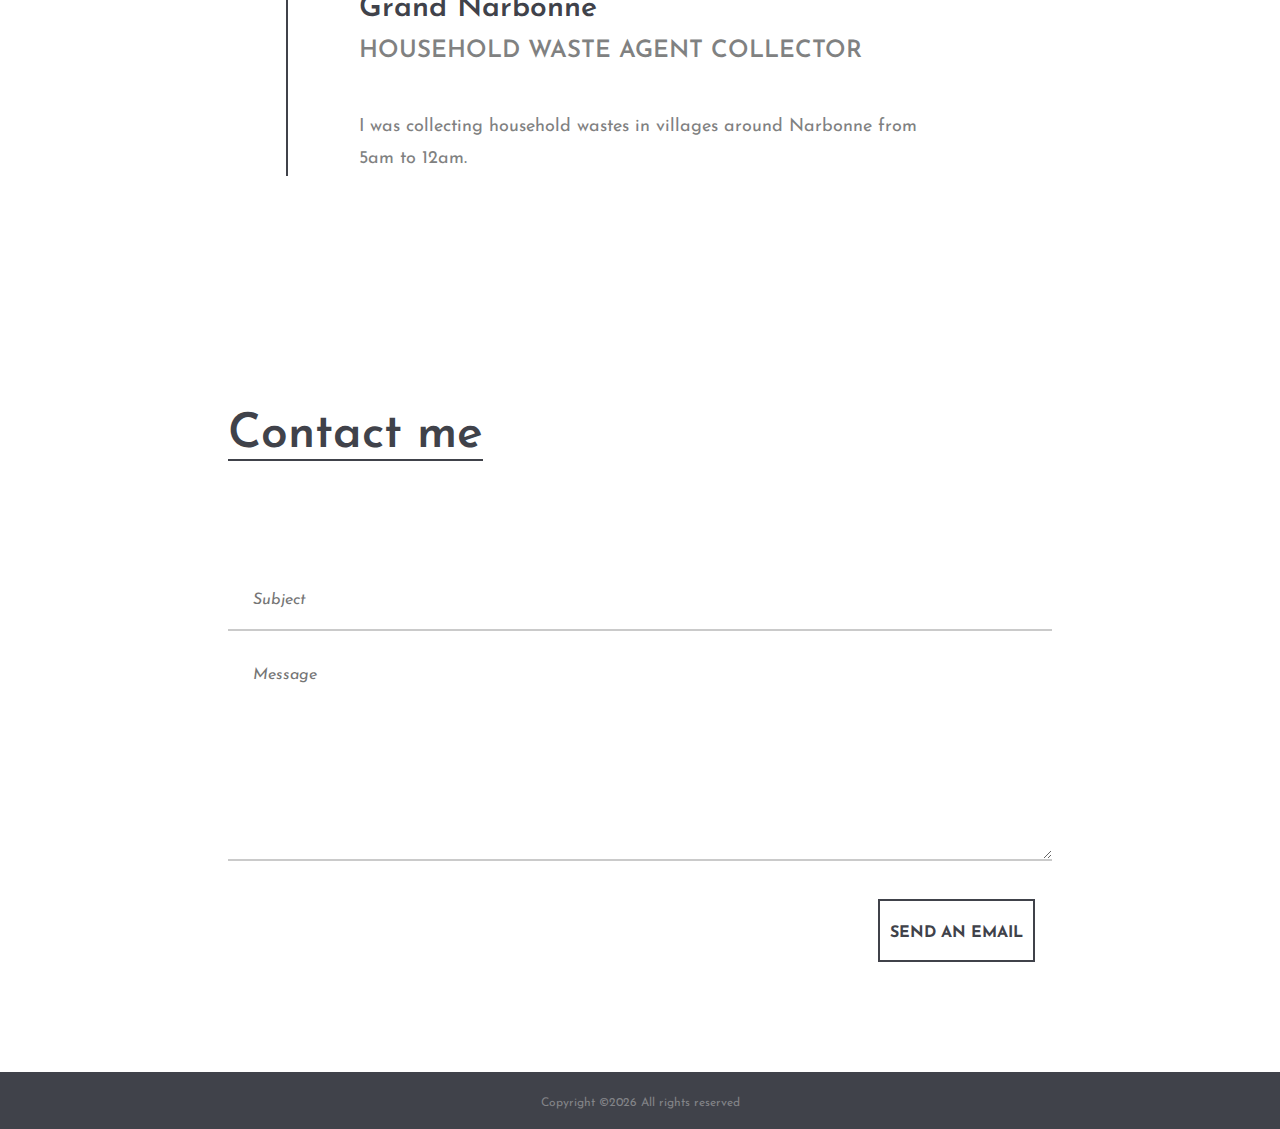
==== commit 55af2595: "correctifs petits ecrans section resume et social networks" ====
--- a/index_en.html
+++ b/index_en.html
@@ -65,10 +65,38 @@
 							<div class="col-12 hero-info">
 								<h2>Info</h2>
 								<ul>
-									<li><span>Date of birth</span>July 30, 1995</li>
-									<li><span>Address</span>166 Rue Jean Thuilé, 34090 Montpellier</li>
-									<li><span>E-mail</span>alexy.lefevre@gmail.com</li>
-									<li><span>Phone</span>+33 6 43 43 93 89</li>
+									<li>
+										<div class = "col-12 col-md-6">
+											<span>Date of birth</span>
+										</div>
+										<div class="col-12 col-md-6">
+											July 30, 1995
+										</div>
+									</li>
+									<li>
+										<div class = "col-12 col-md-6">
+											<span>Address</span>
+										</div>
+										<div class = "col-12 col-md-6">
+											166 Rue Jean Thuilé, 34090 Montpellier
+										</div>
+									</li>
+									<li>
+										<div class = "col-12 col-md-6">
+											<span>E-mail</span>
+										</div>
+										<div class = "col-12 col-md-6">
+											alexy.lefevre@gmail.com
+										</div>
+									</li>
+									<li>
+										<div class = "col-12 col-md-6">
+											<span>Phone</span>
+										</div>
+										<div class = "col-12 col-md-6">
+											+33 6 43 43 93 89
+										</div>
+									</li>
 								</ul>
 							</div>
 						</div>
@@ -89,14 +117,14 @@
 		<div class="container-fluid">
 			<div class="row">
 				<div class="col-12 col-xl-10 offset-xl-1">
-					<div class="social-link-warp">
+					<div class="social-link-warp text-center text-md-left">
 						<div class="social-links">
 							<a href="https://github.com/Lateuh" target="_blank" rel="noreferrer noopener"><i class=" fa fa-github"></i></a>
 							<a href="https://www.linkedin.com/in/alexy-lefevre-94bb93184/"target="_blank" rel="noreferrer noopener"><i class="fa fa-linkedin"></i></a>
 							<a href="https://www.facebook.com/alexy.lefevre" target="_blank" rel="noreferrer noopener"><i class="fa fa-facebook"></i></a>
 							<a href="https://www.instagram.com/lfvralexy/?hl=en" target="_blank" rel="noreferrer noopener"><i class="fa fa-instagram"></i></a>
 						</div>
-						<h2 class="hidden-md hidden-sm">My social networks</h2>
+						<h2 class="d-none d-md-block text-center text-md-right">My social networks</h2>
 					</div>
 				</div>
 			</div>
@@ -291,12 +319,12 @@
 	<section class="portfolio-section spad pb-0">
 		<div class="container-fluid">
 			<div class="row">
-				<div class="col-12 col-xl-4 col-md-8 offset-xl-2 ">
+				<div class="col-8 col-lg-4 offset-lg-2 ">
 					<div class="section-title">
 						<h2>Portfolio</h2>
 					</div>
 				</div>
-				<div class="col-12 col-md-4 text-md-right">
+				<div class="col-4 text-right">
 					<a href="https://github.com/Lateuh" target="_blank" rel="noreferrer noopener" class="site-btn mb-5">See all</a>
 				</div>
 			</div>
--- a/css/style.css
+++ b/css/style.css
@@ -361,7 +361,7 @@
 	Header section
 -----------------------*/
 .header-section {
-	padding: 50px 40px;
+	padding: 20px;
 	background: #f2f7f8;
 }
 
@@ -458,7 +458,7 @@
 .social-section .social-links a {
 	color: #484848;
 	font-size: 36px;
-	margin-right: 40px;
+	margin-right: 30px;
 }
 
 .social-section .social-link-warp {
@@ -469,8 +469,8 @@
 	display: inline-block;
 	float: right;
 	font-weight: 400;
+	background: #f9f9f9;
 	padding-left: 30px;
-	background: #f9f9f9;
 	position: relative;
 	z-index: 5;
 }
@@ -497,8 +497,8 @@
 
 .resume-list {
 	list-style: none;
-	margin-left: 7%;
-	padding-left: 5%;
+	margin-left: 8%;
+	padding-left: 10%;
 	border-left: 2px solid #40424a;
 }
 
@@ -520,7 +520,7 @@
 	border-radius: 50px;
 	background: #cacaca;
 	top: 30px;
-	left: -118px;
+	left: -22%;
 }
 
 .resume-list h2 {
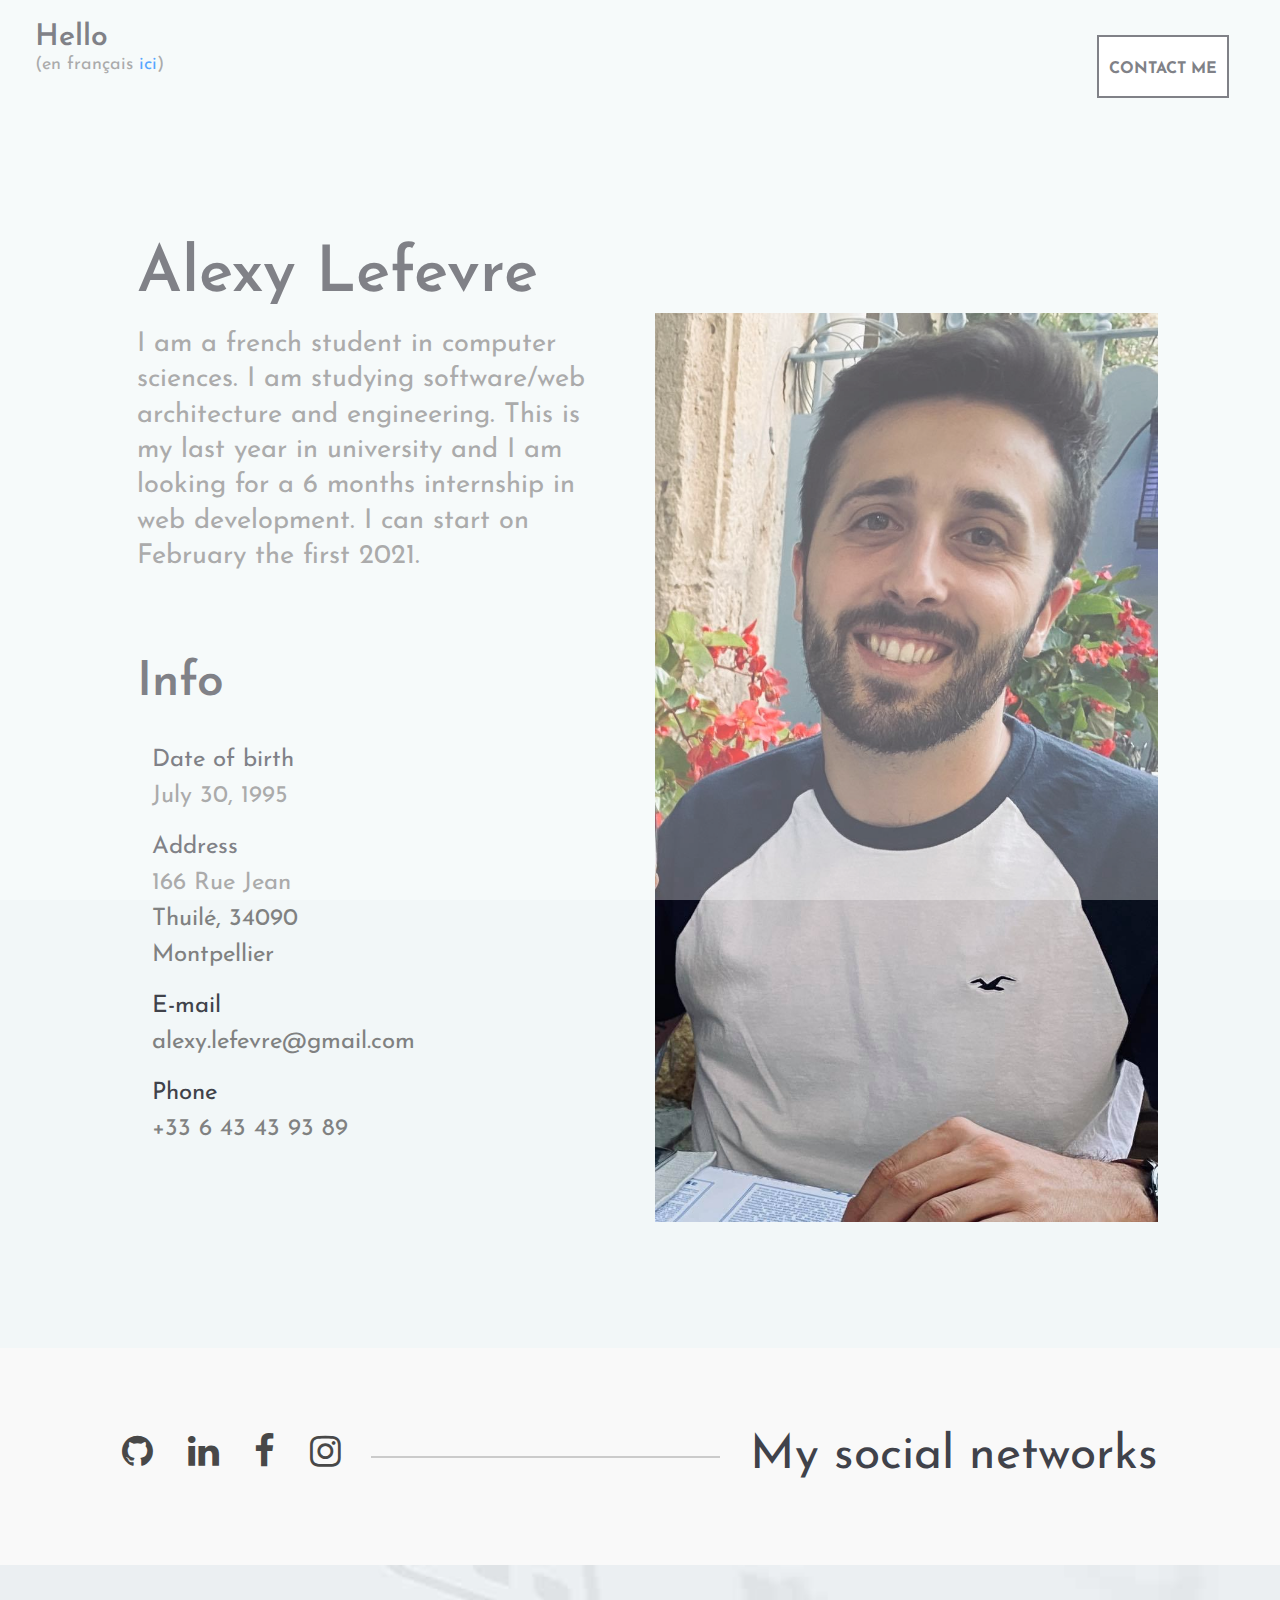
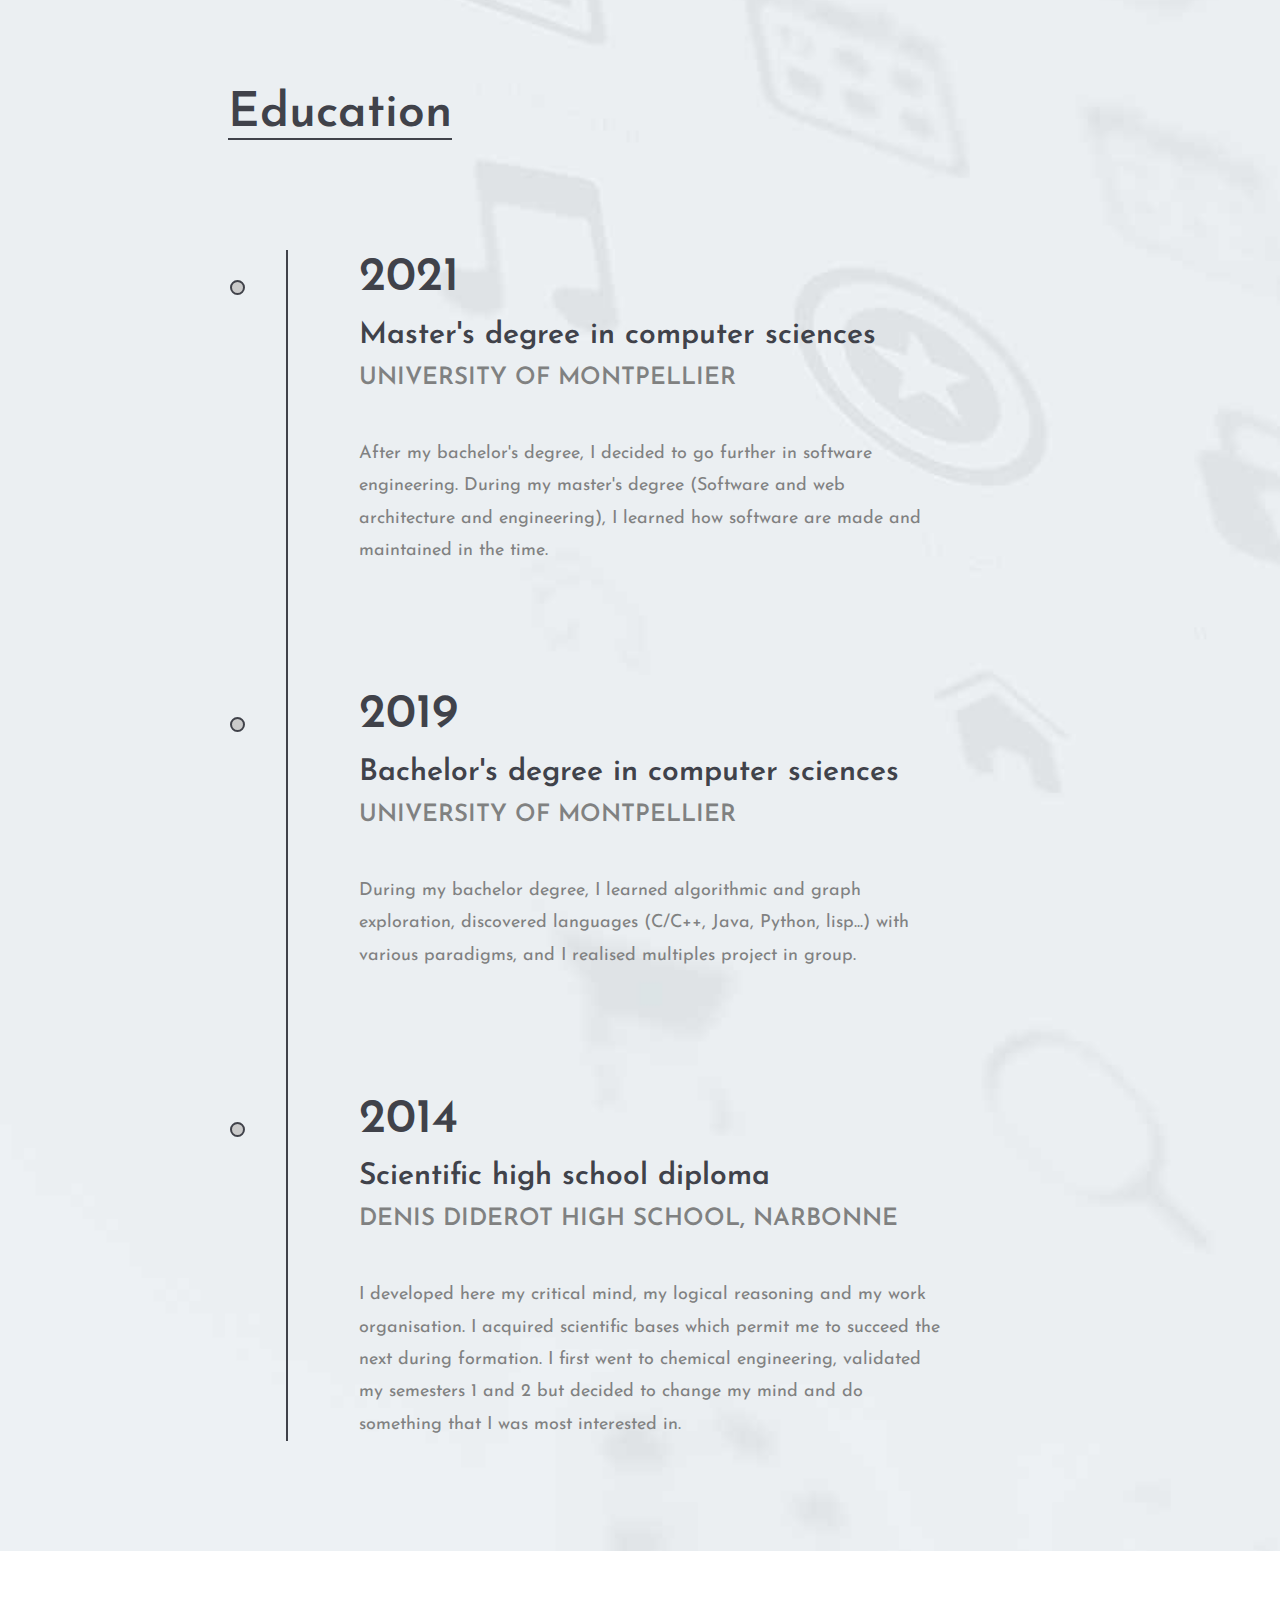
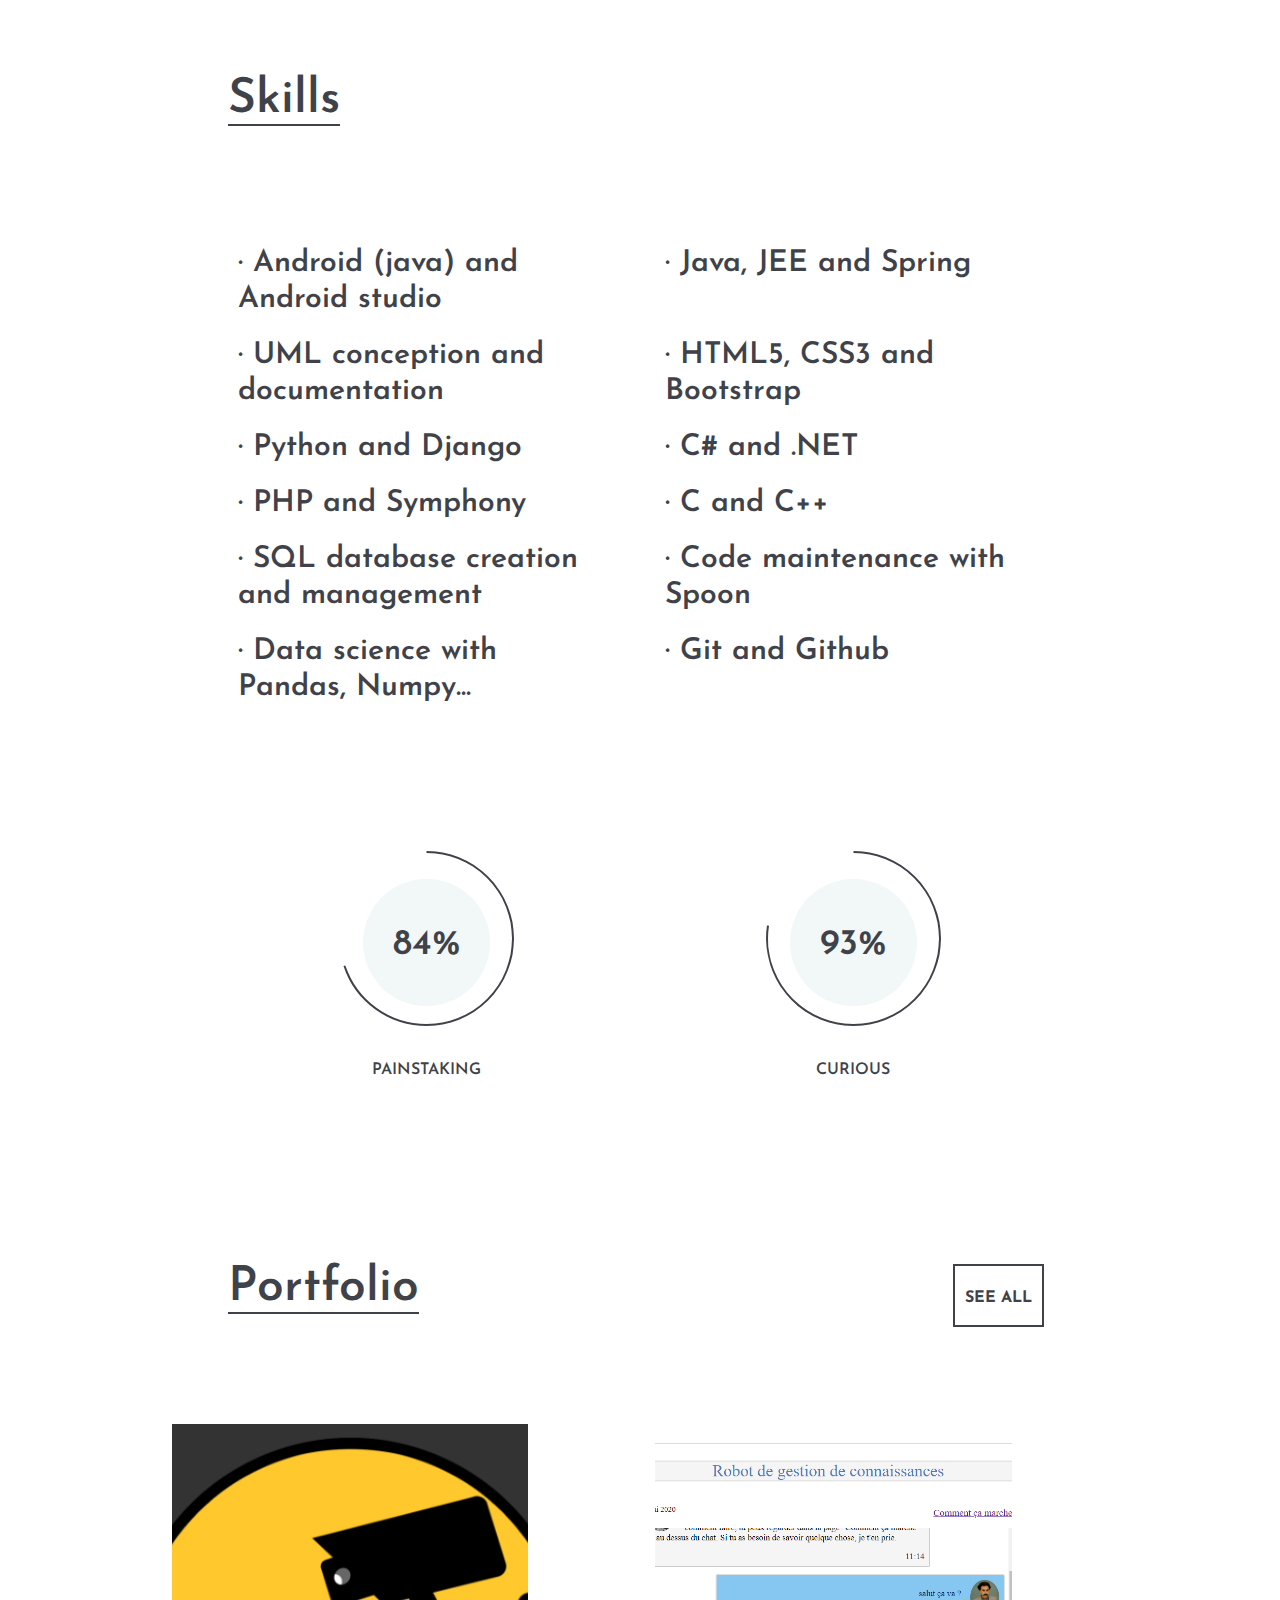
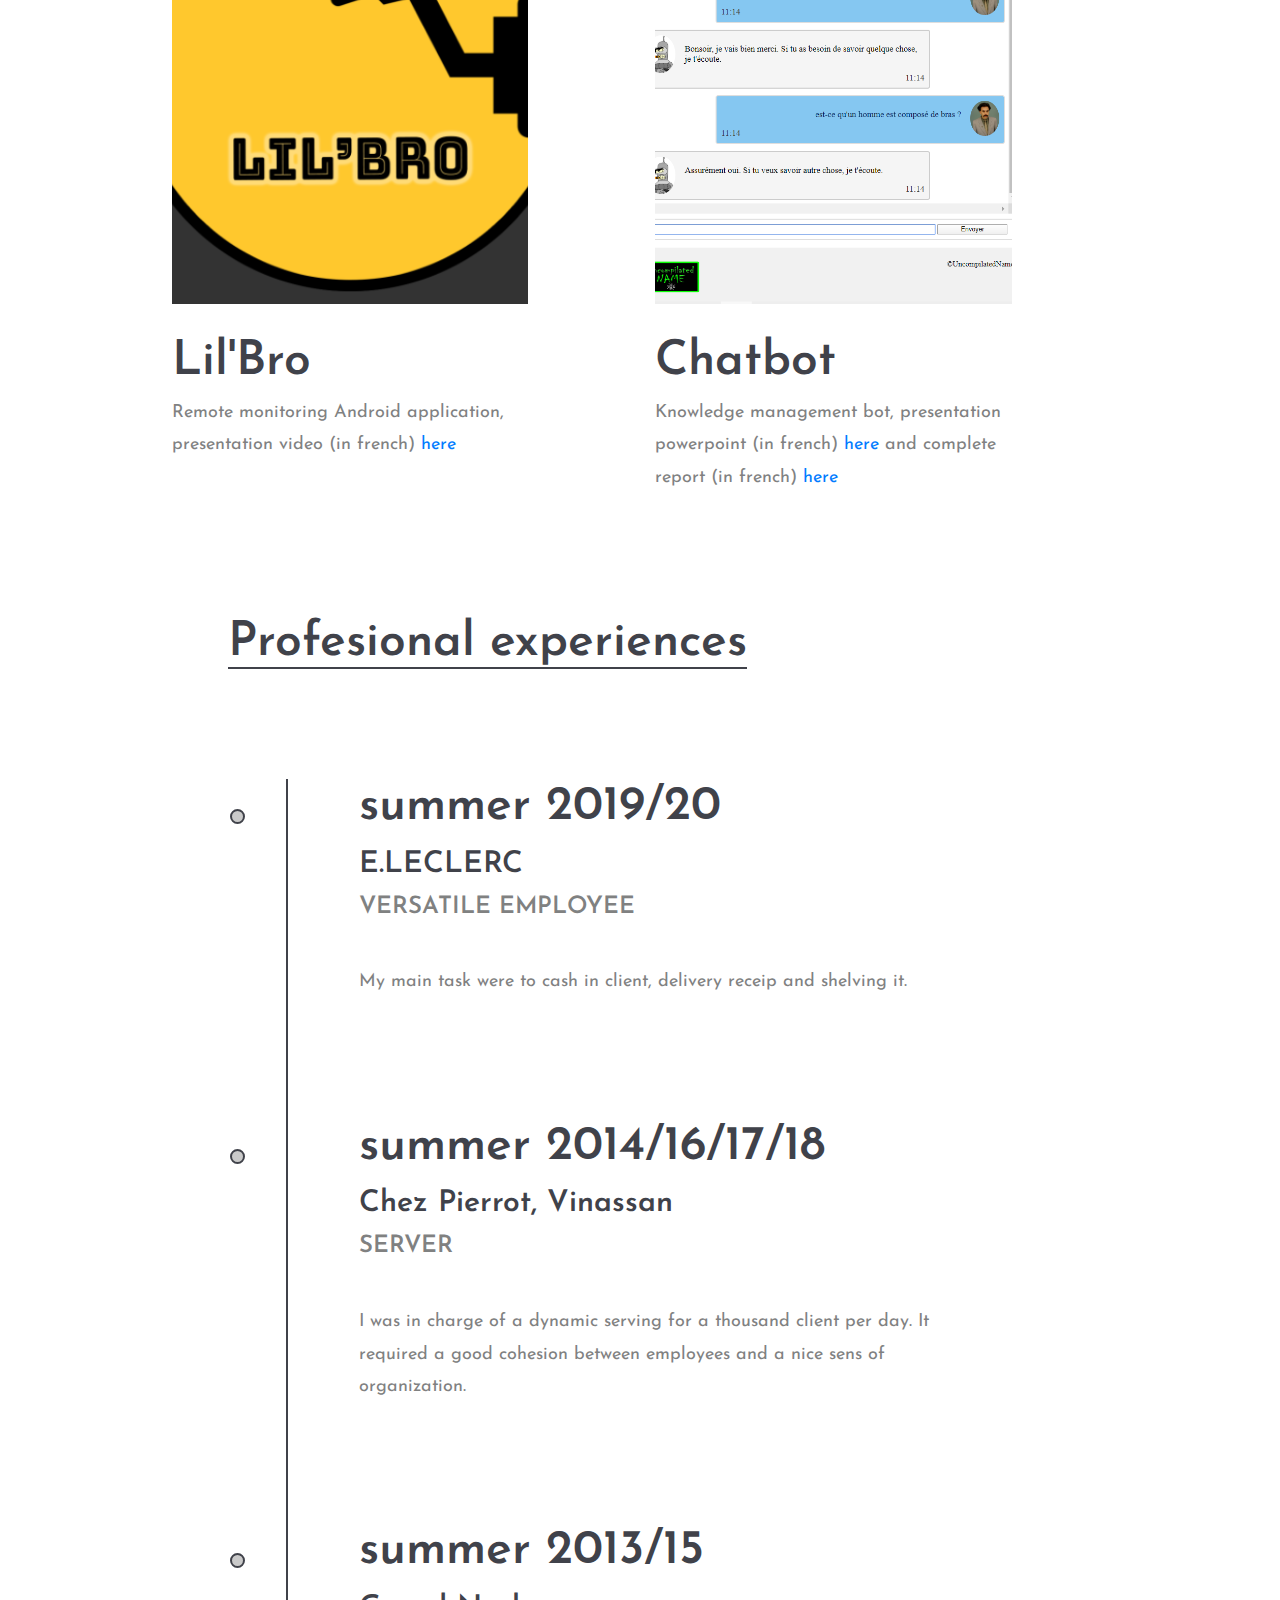
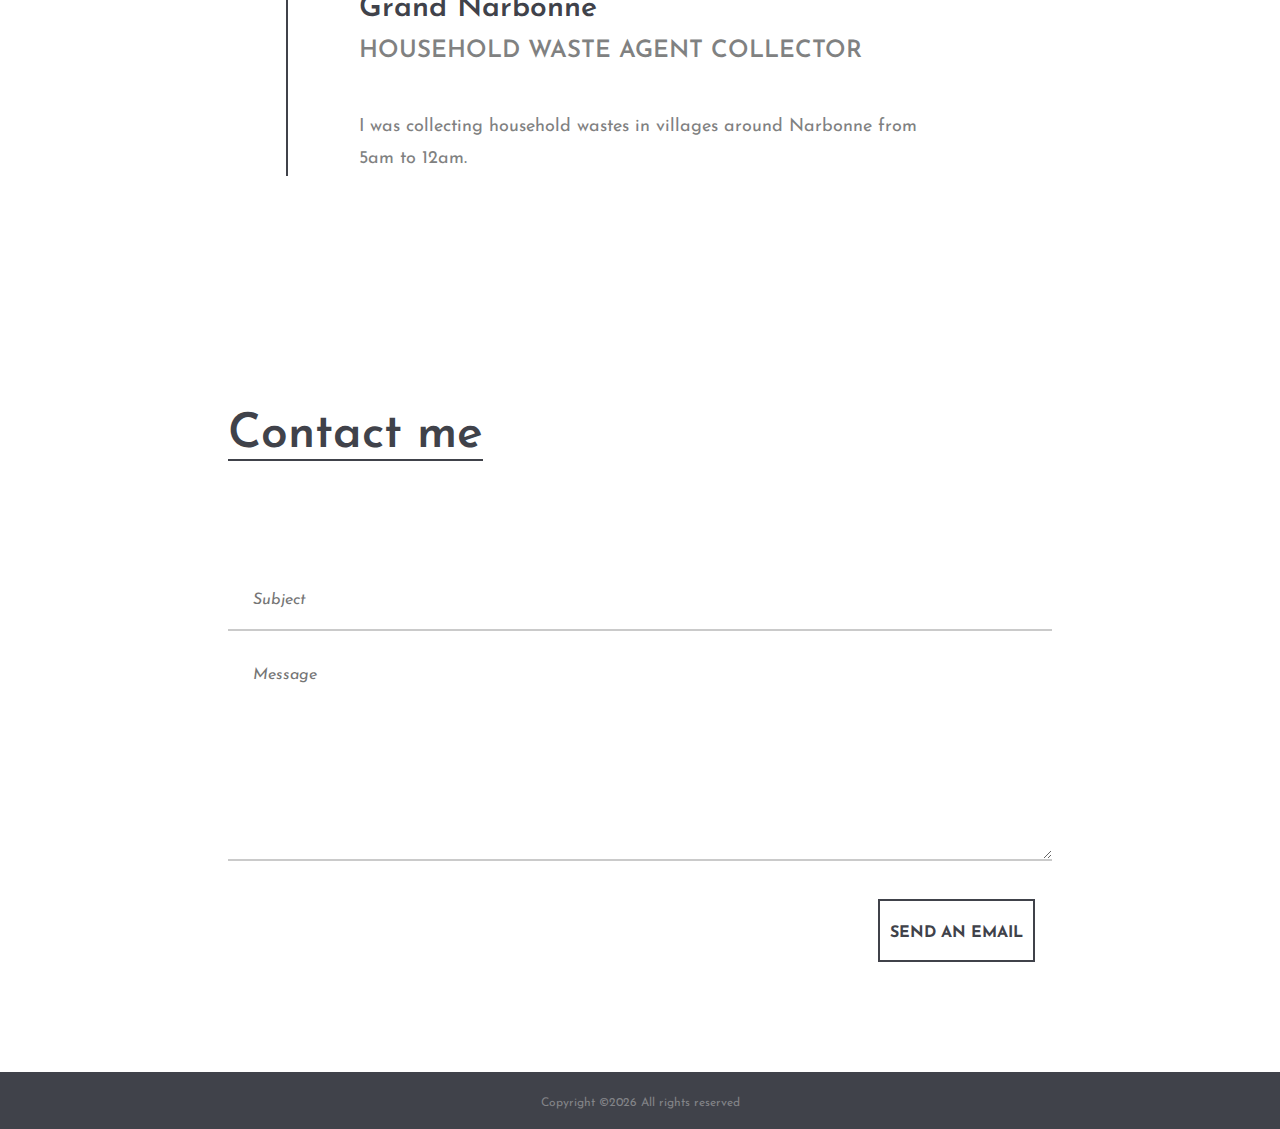
==== commit 11f7e128: "cv only web dev" ====
--- a/index_en.html
+++ b/index_en.html
@@ -60,7 +60,7 @@
 						<div class="col-12 col-lg-6">
 							<div class="col-12 hero-text">
 								<h2>Alexy Lefevre</h2>
-								<p>I am a french student in computer sciences. I am studying software/web architecture and engineering. This is my last year in university and I am looking for a 6 months internship in web/Android/software development. I can start on February the first 2021.</p>
+								<p>I am a french student in computer sciences. I am studying software/web architecture and engineering. This is my last year in university and I am looking for a 6 months internship in web development. I can start on February the first 2021.</p>
 							</div>
 							<div class="col-12 hero-info">
 								<h2>Info</h2>
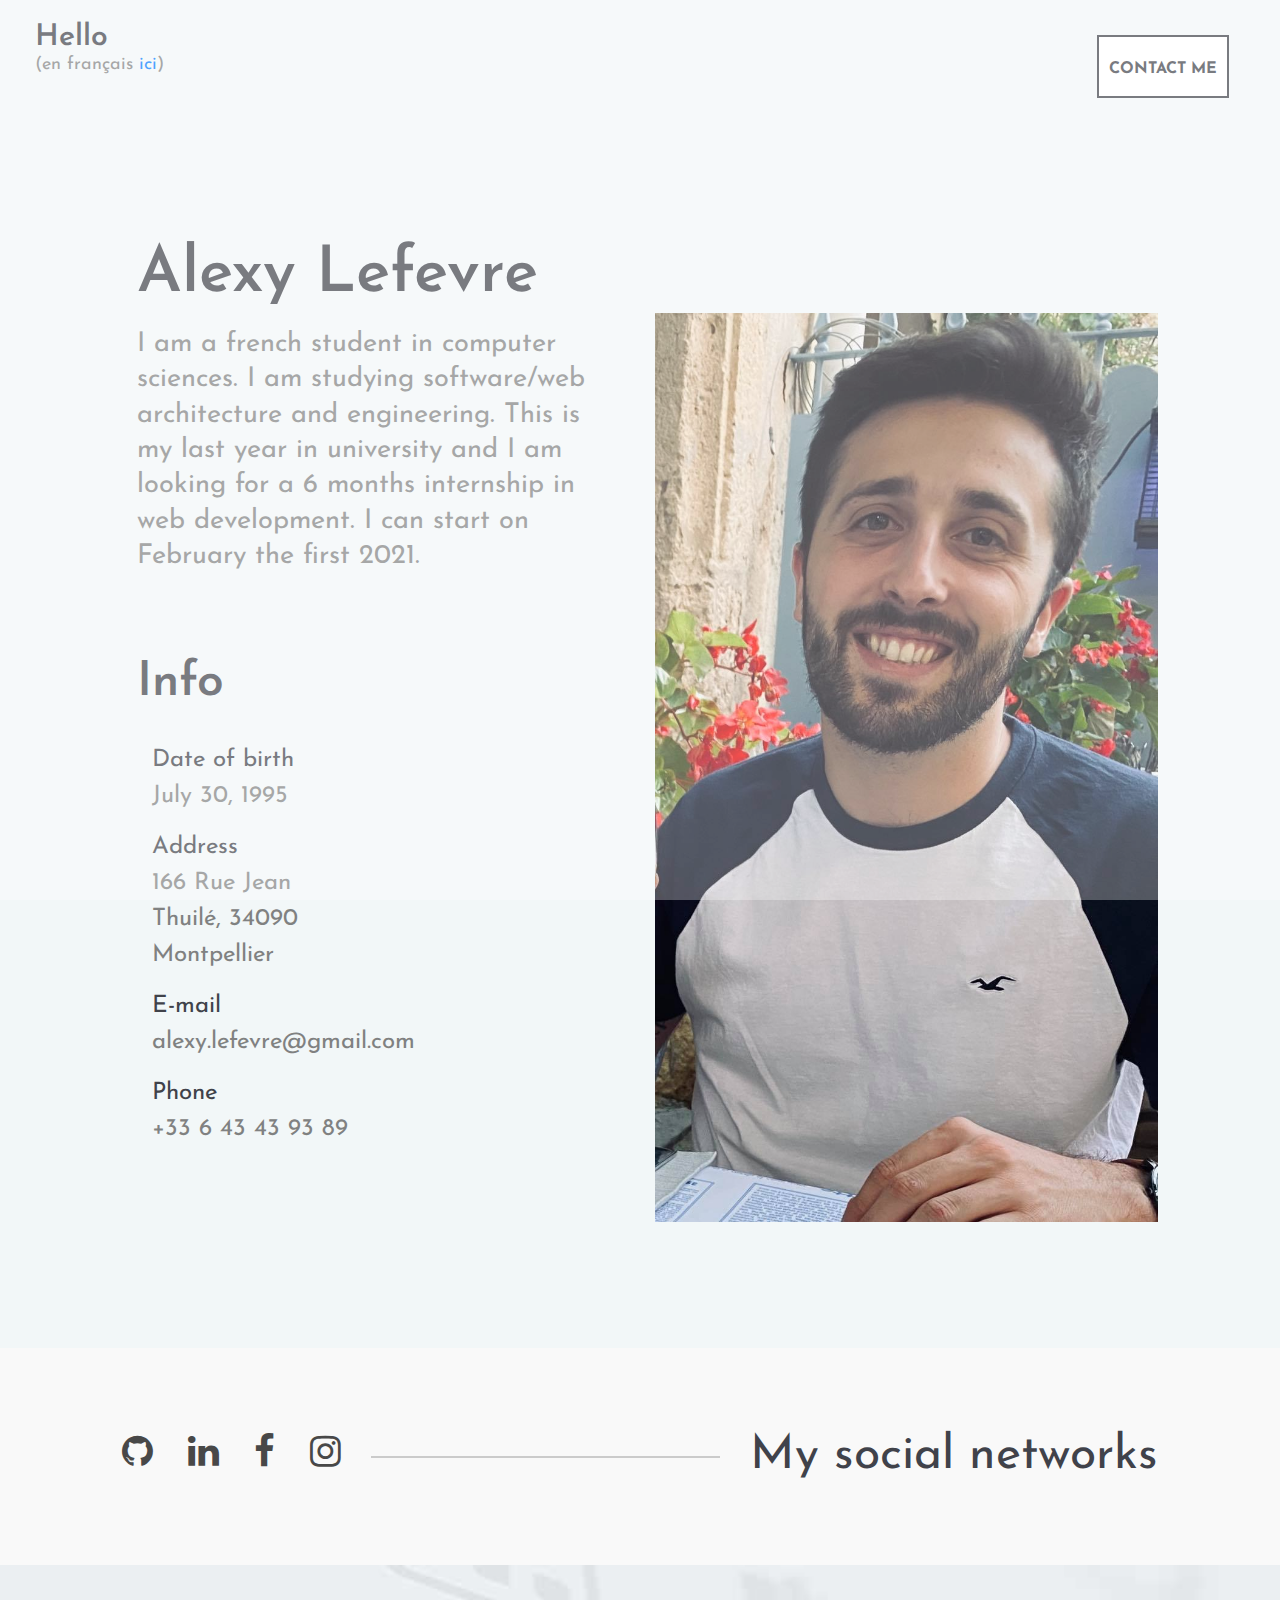
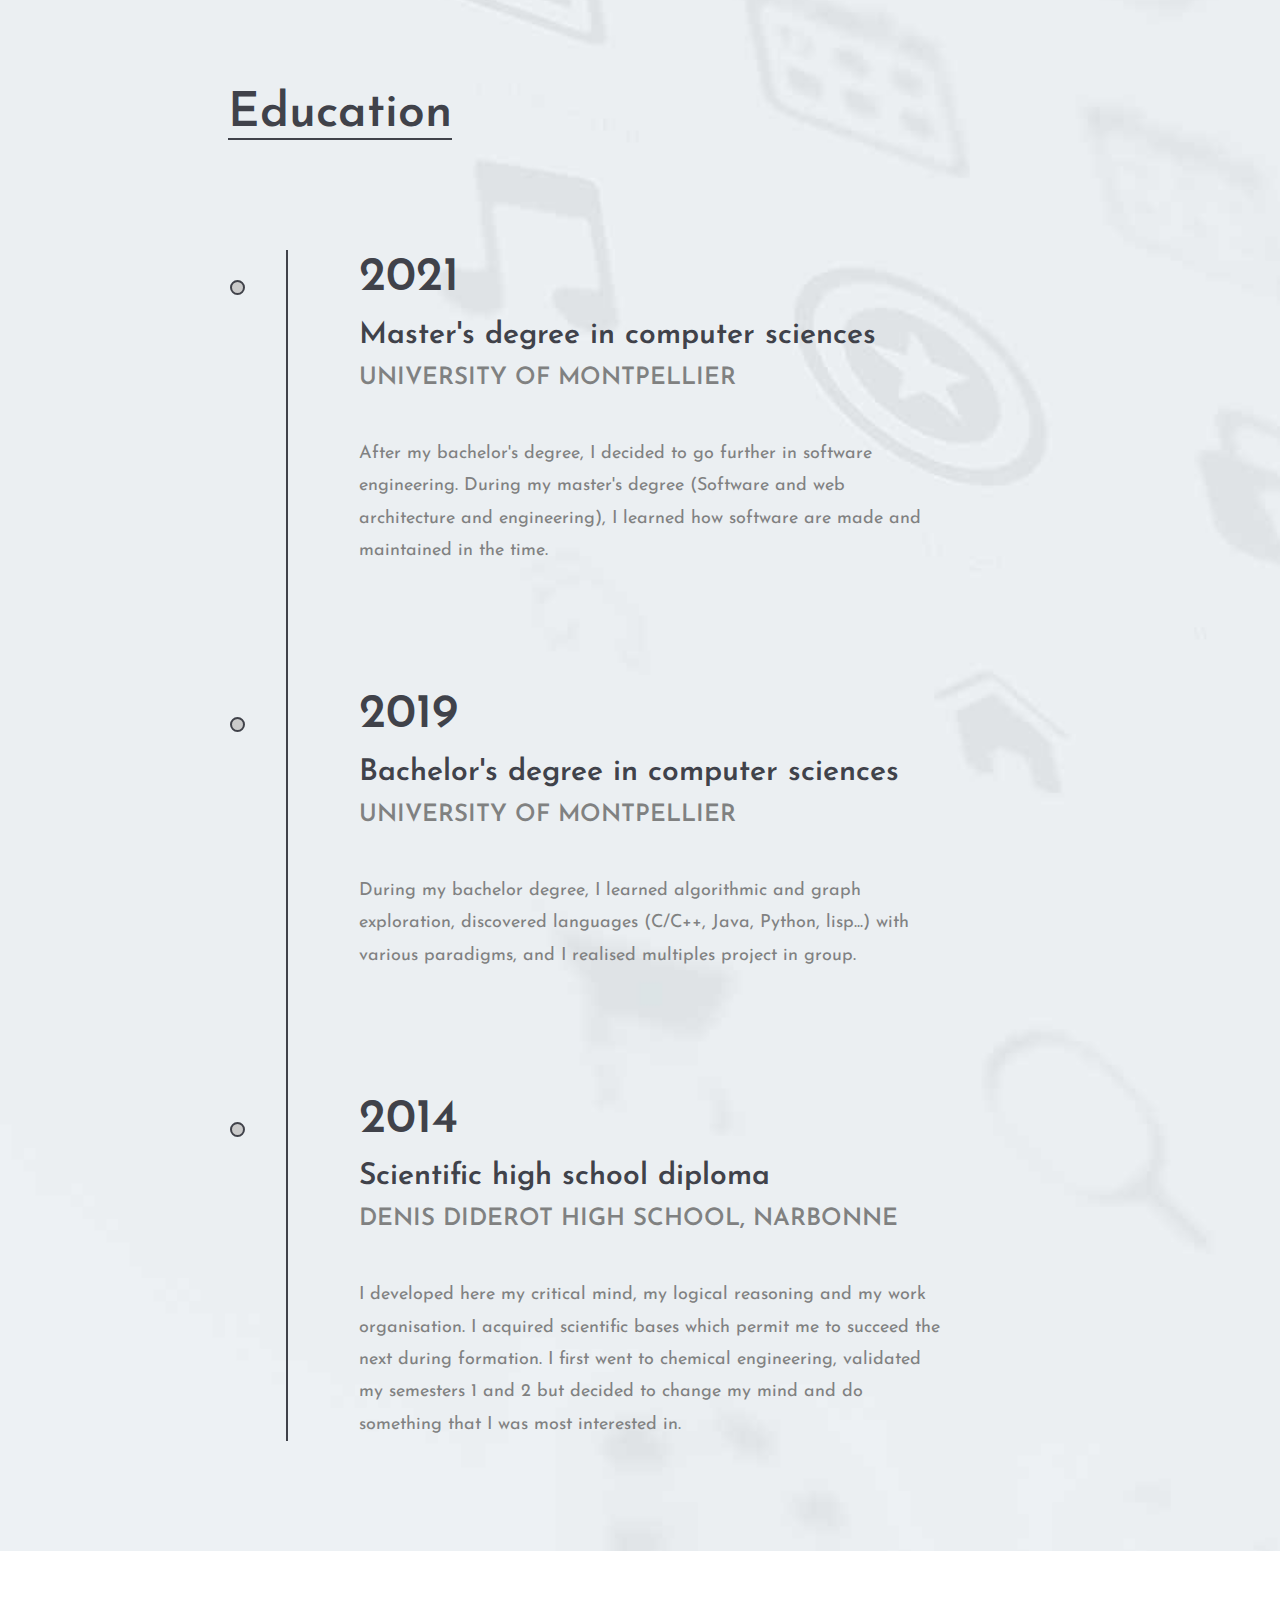
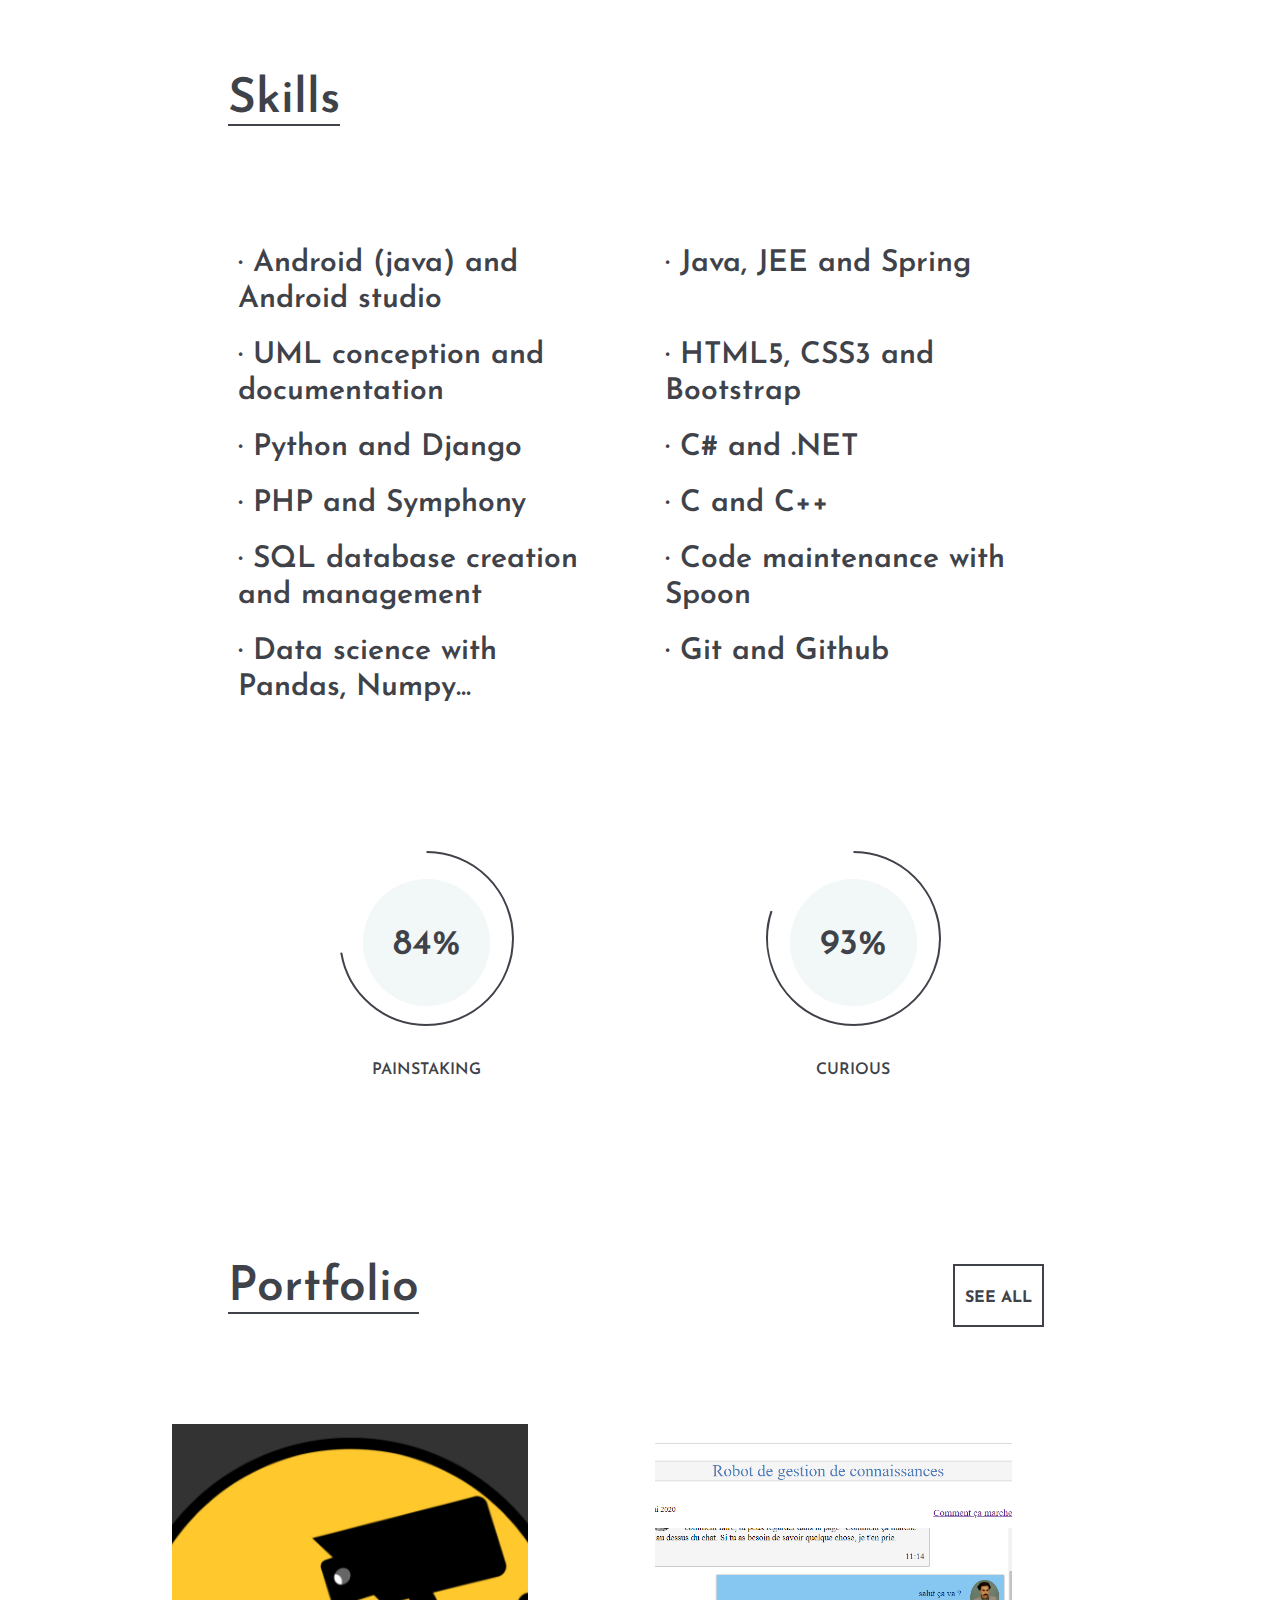
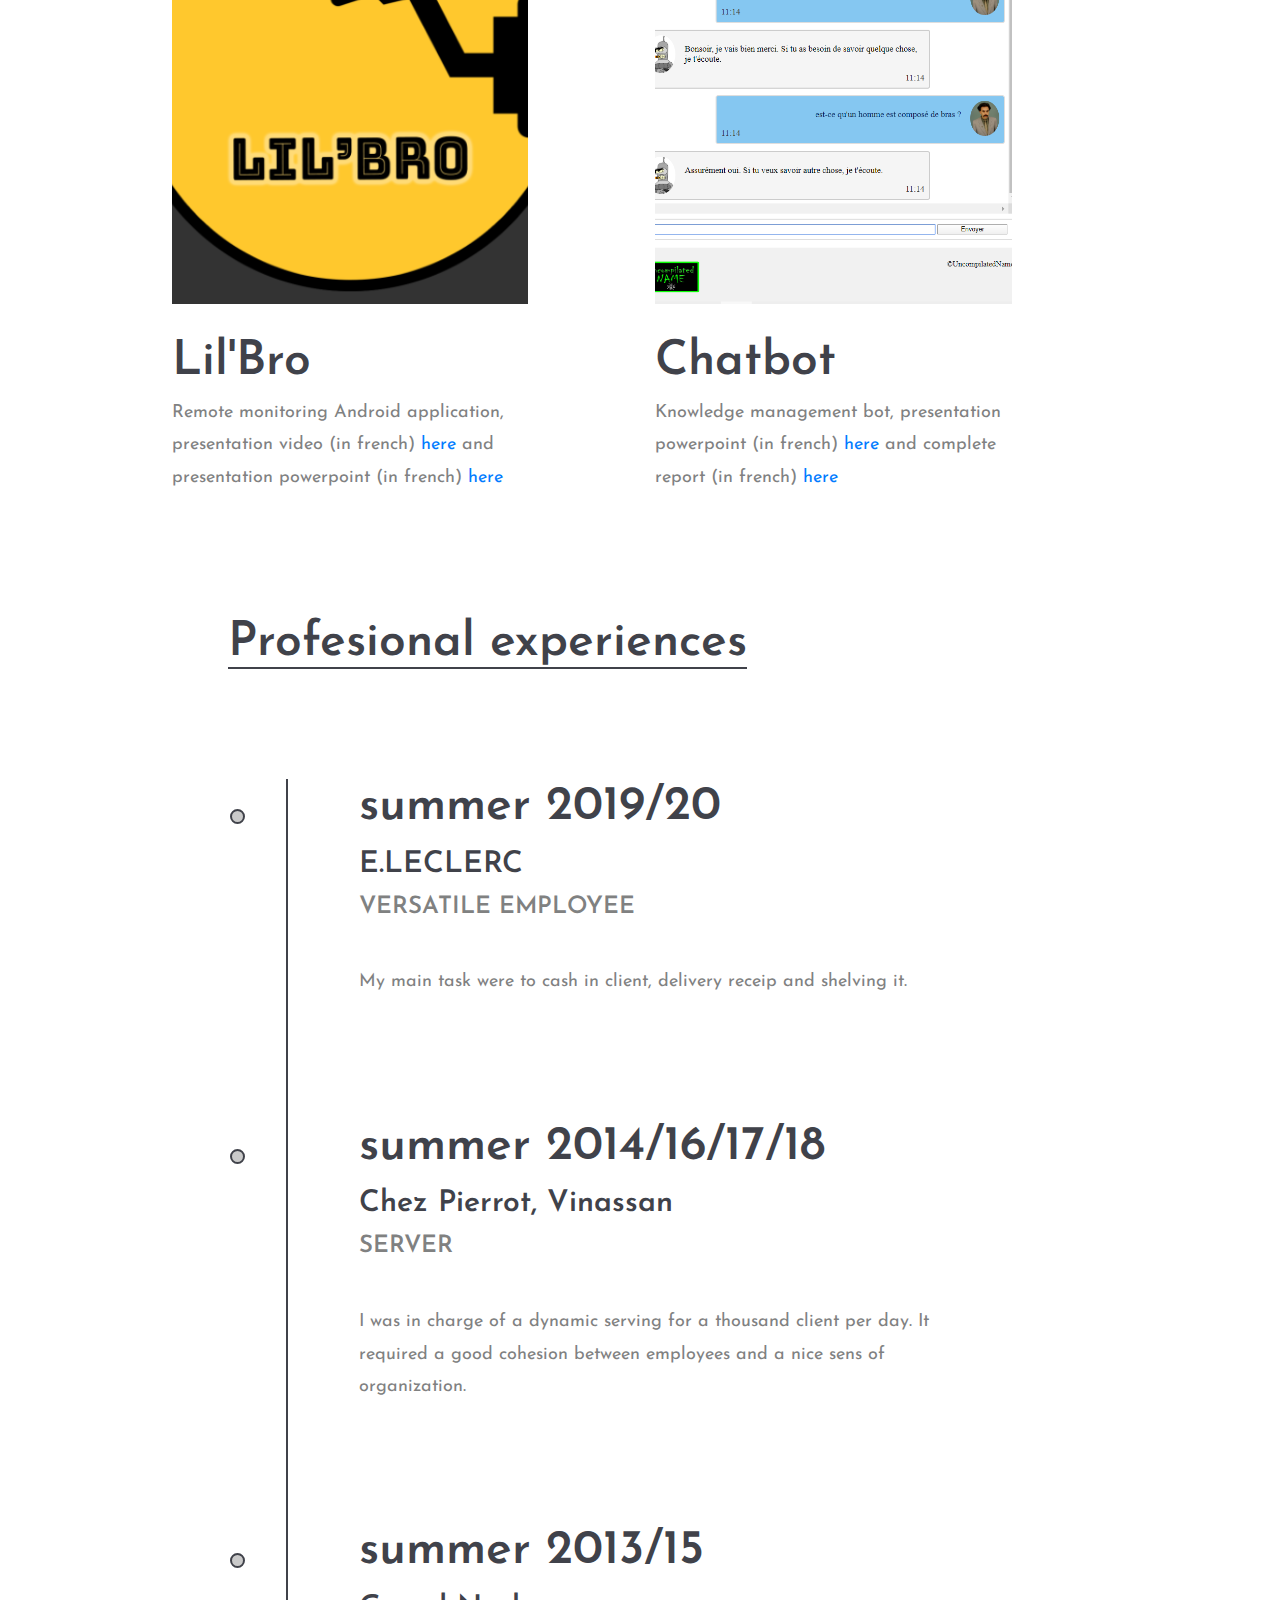
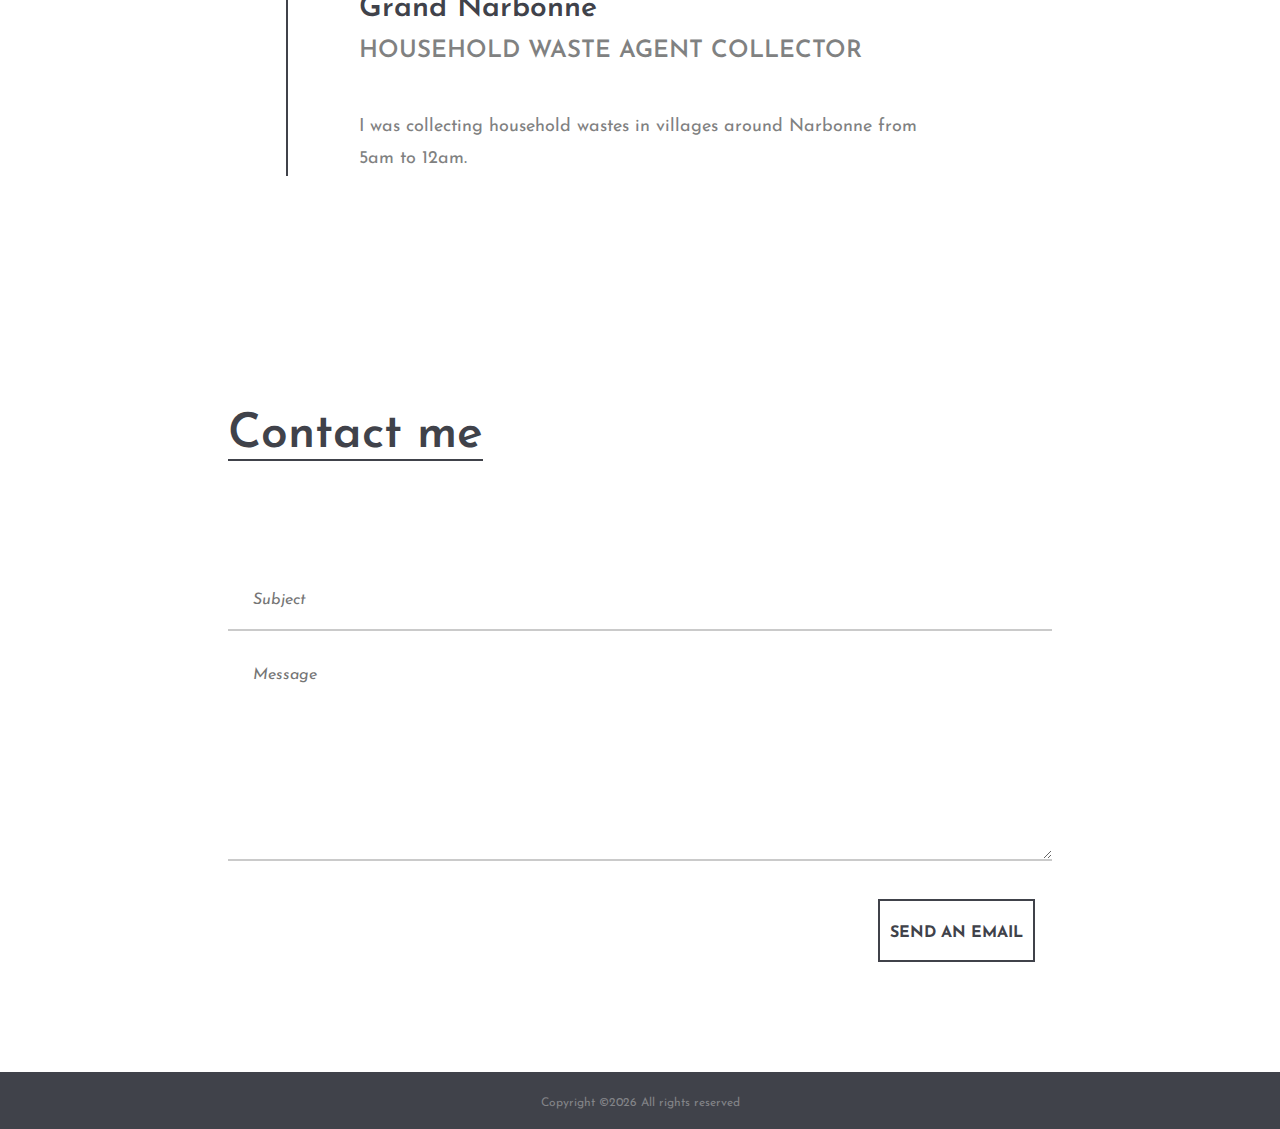
==== commit 967b2740: "ajout presentation pdf lilbro" ====
--- a/index_en.html
+++ b/index_en.html
@@ -334,7 +334,7 @@
 						<div class="portfolio-item">
 							<a href="img/portfolio/lilbro.png" class="set-bg port-pic" data-setbg="img/portfolio/lilbro.png"></a>
 							<h2>Lil'Bro</h2>
-							<p>Remote monitoring Android application, presentation video (in french) <a href="https://www.youtube.com/watch?v=8ONHd3Ti_N8" target="_blank" rel="noreferrer noopener">here</a></p>
+							<p>Remote monitoring Android application, presentation video (in french) <a href="https://www.youtube.com/watch?v=8ONHd3Ti_N8" target="_blank" rel="noreferrer noopener">here</a> and presentation powerpoint (in french) <a href="Presentation_Lil-Bro.pdf" target="_blank" rel="noreferrer noopener">here</a></p>
 						</div>
 					</div>
 					<div class="col-12 col-md-4 offset-xl-1">
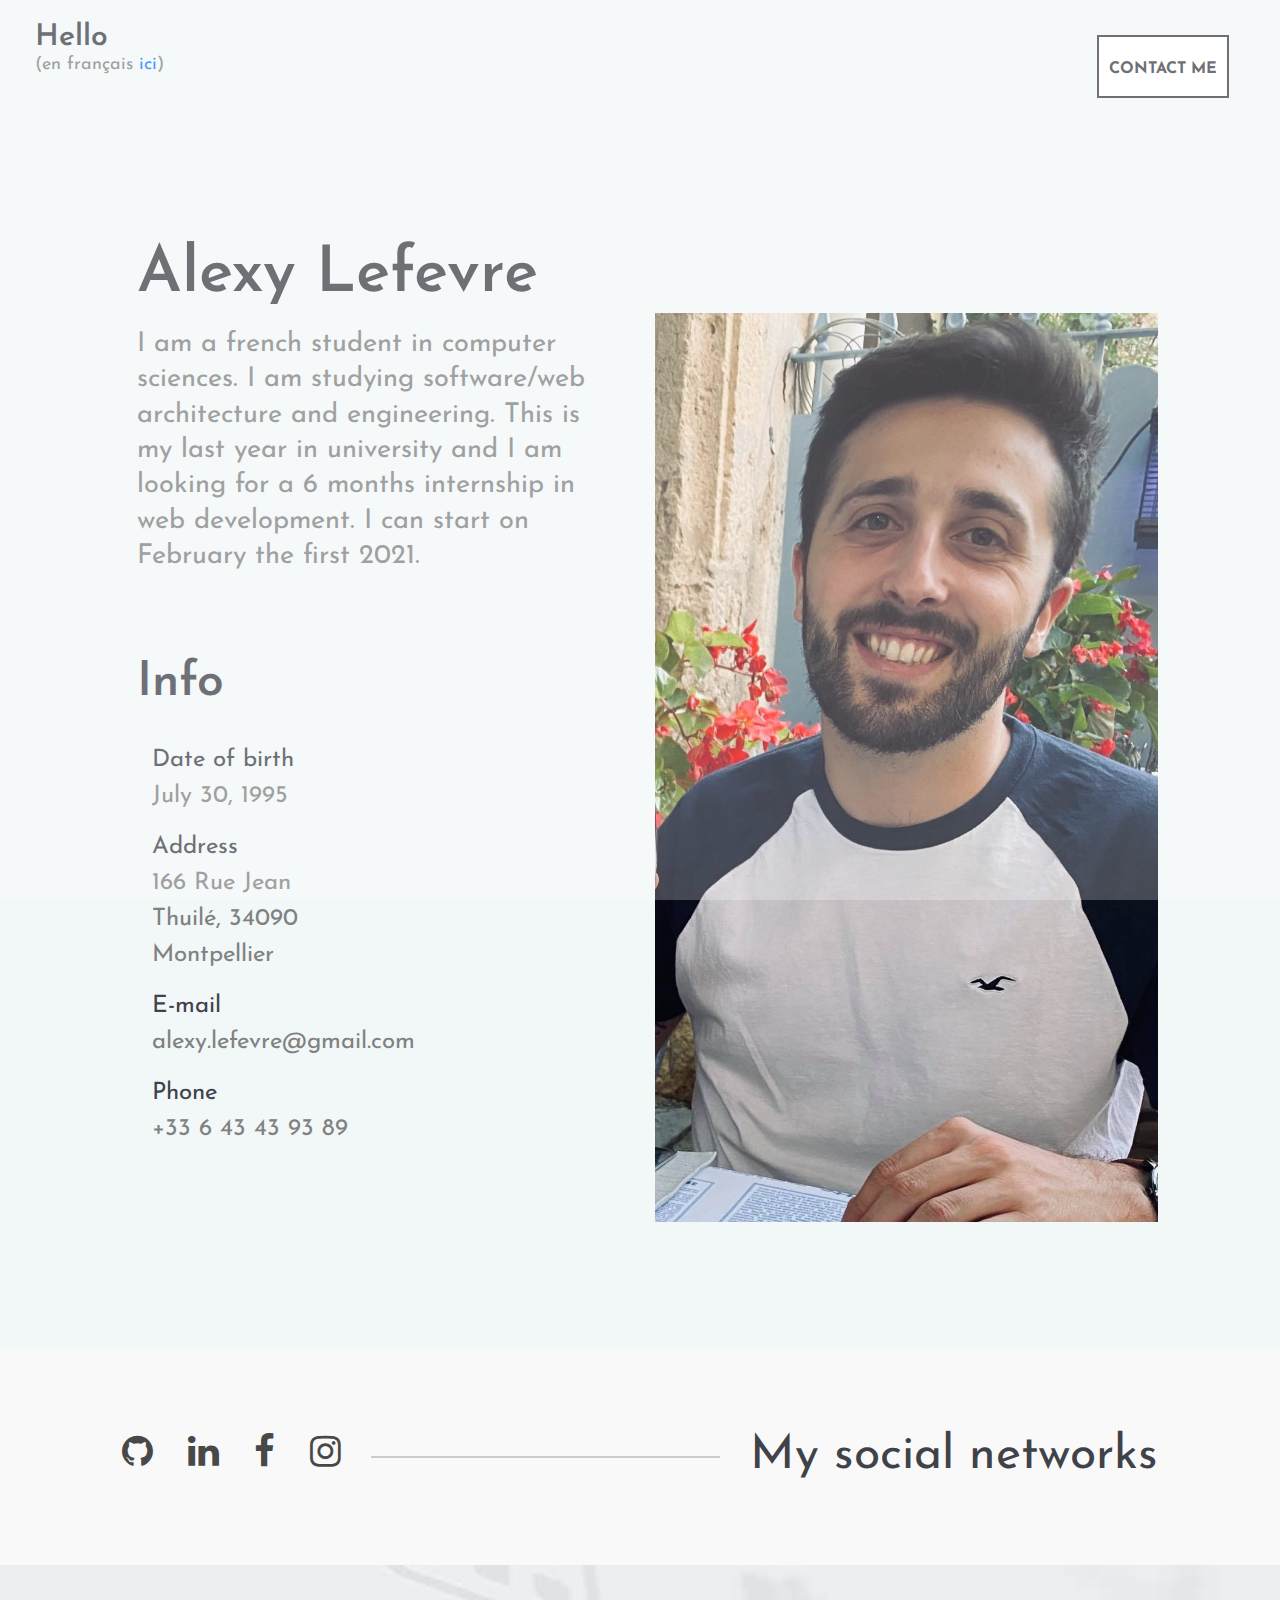
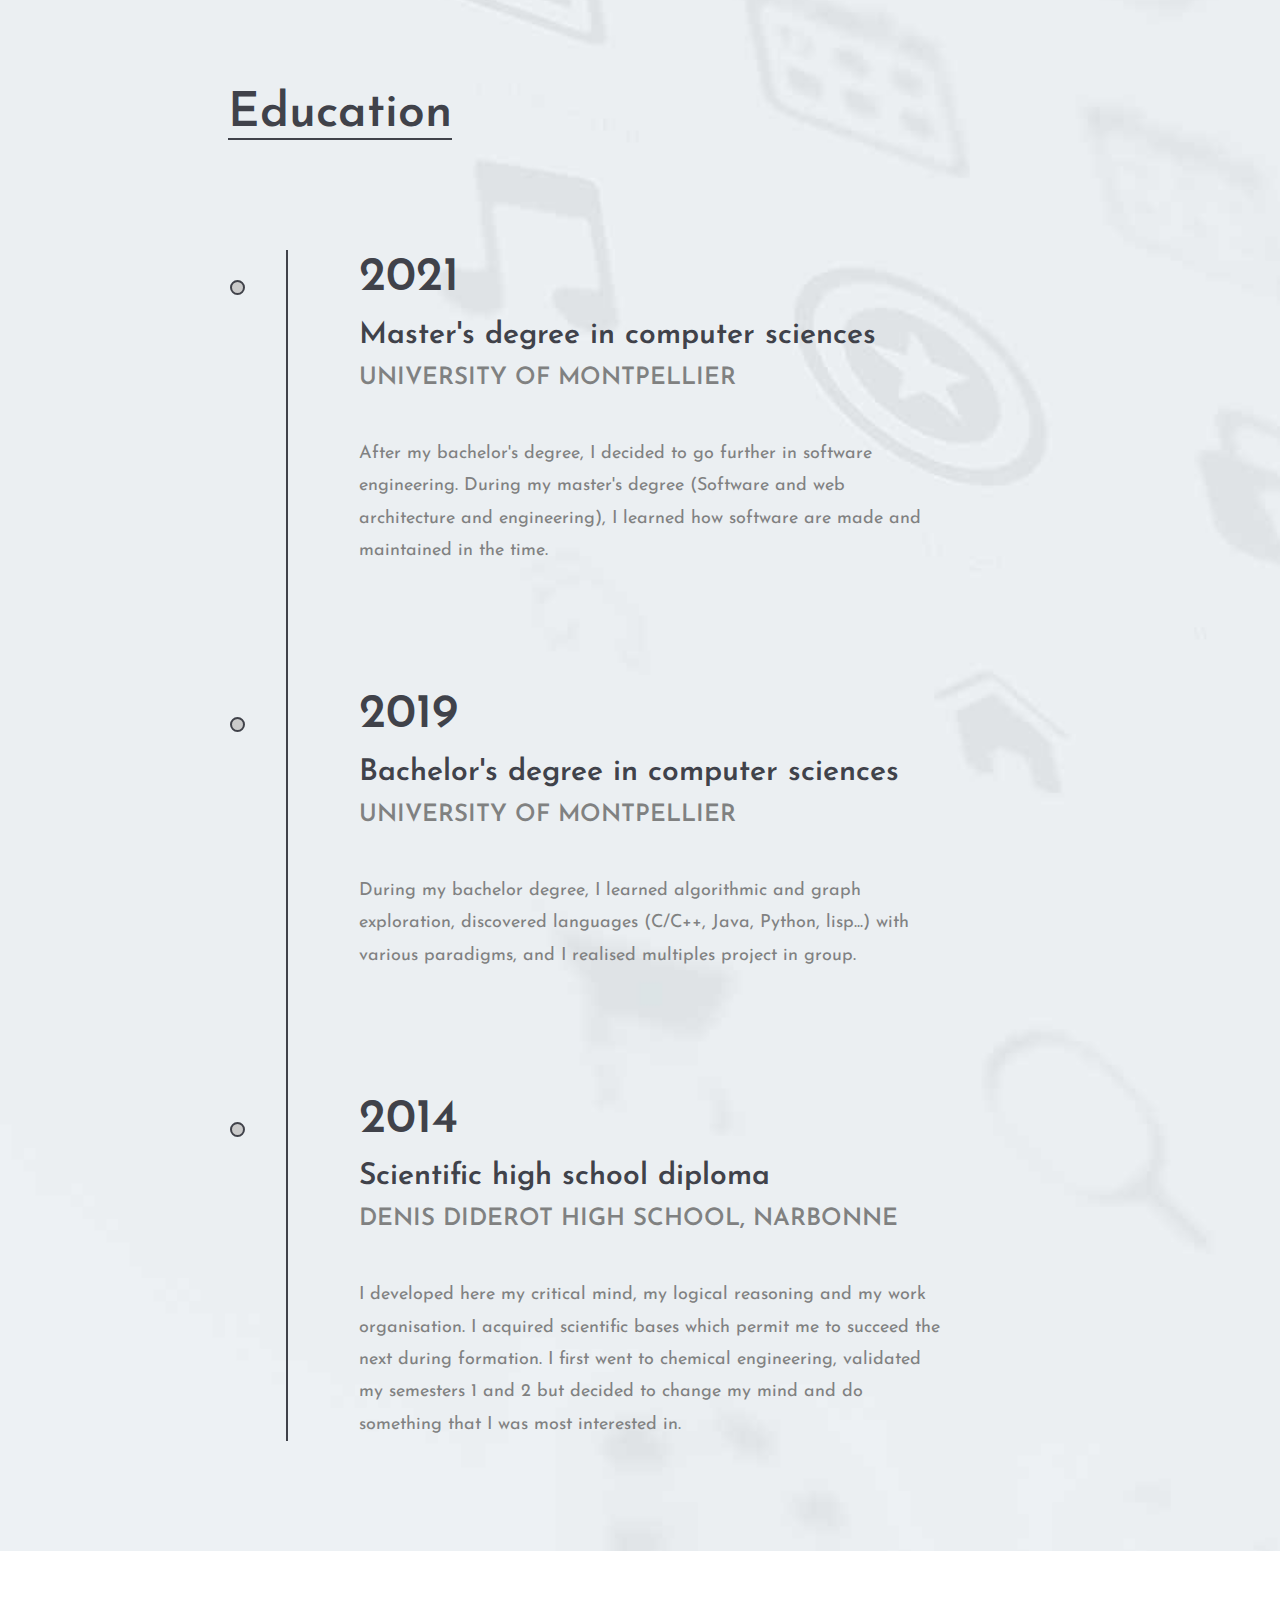
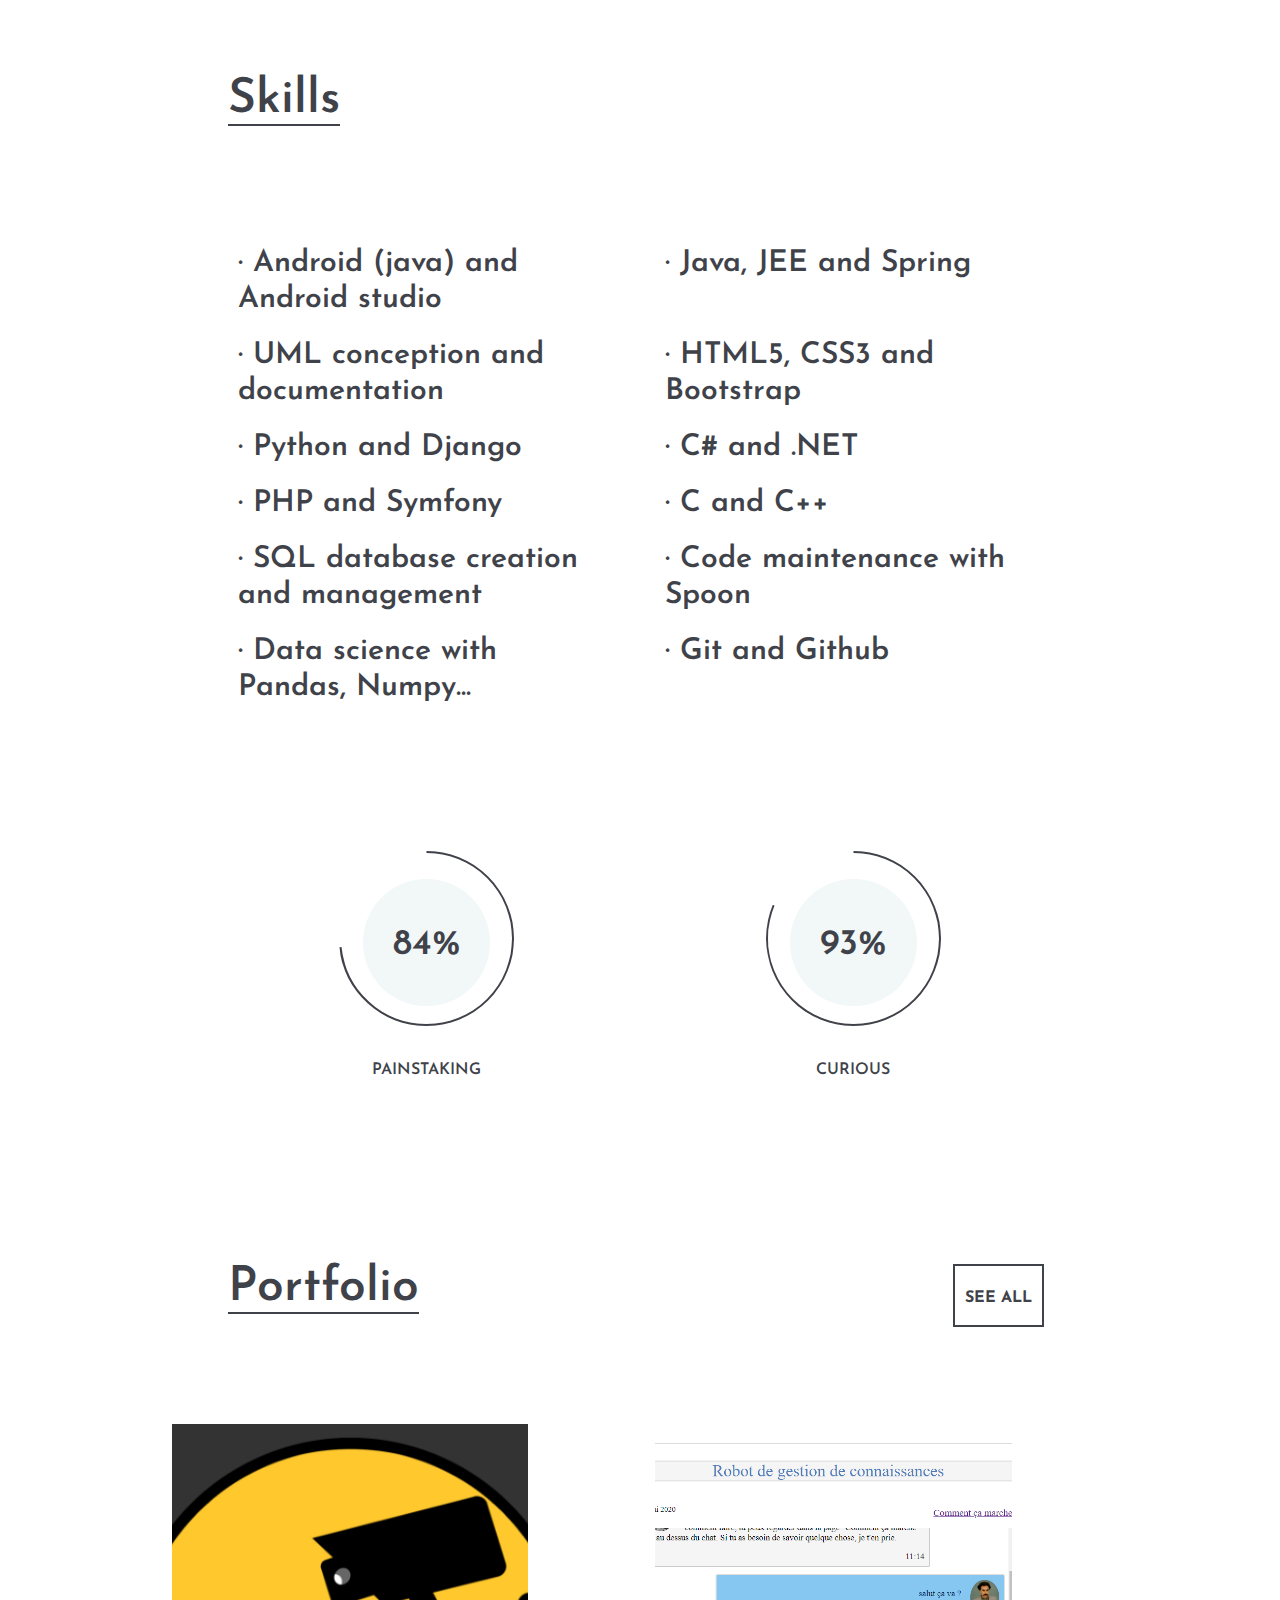
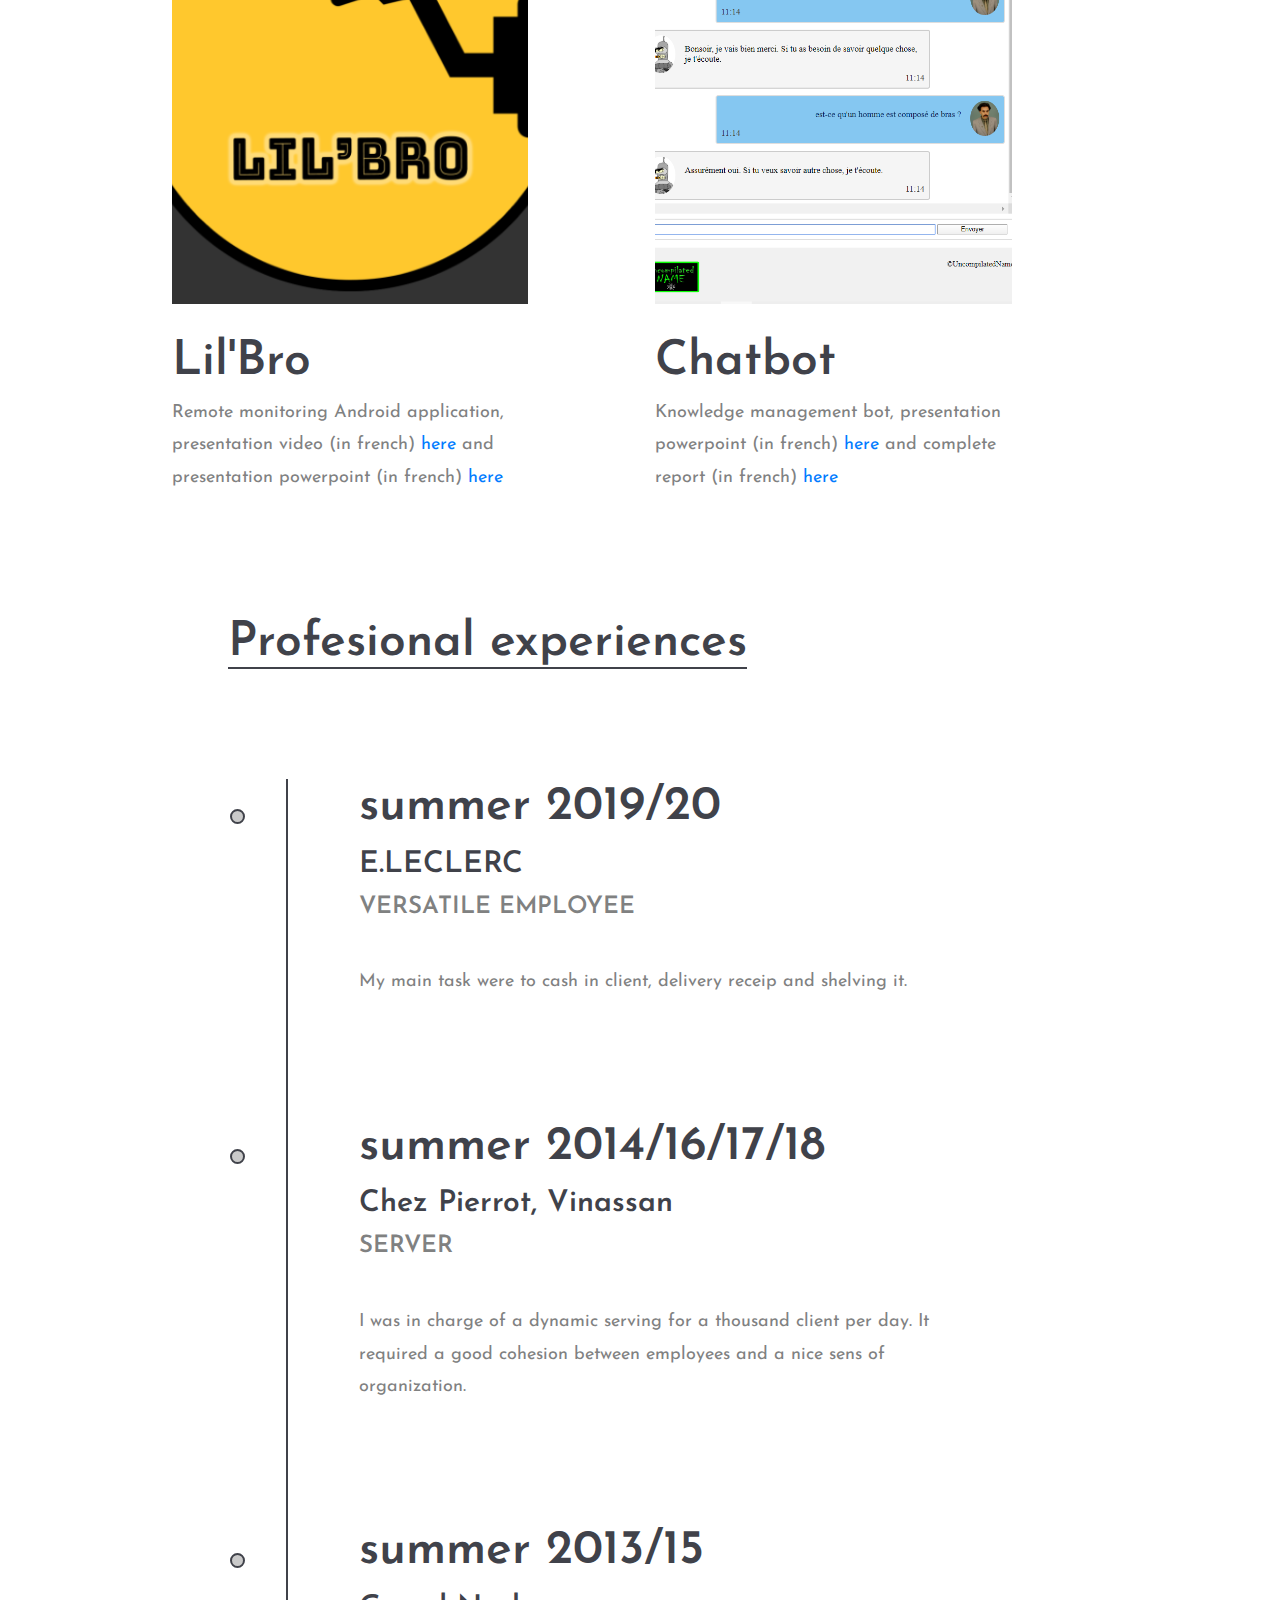
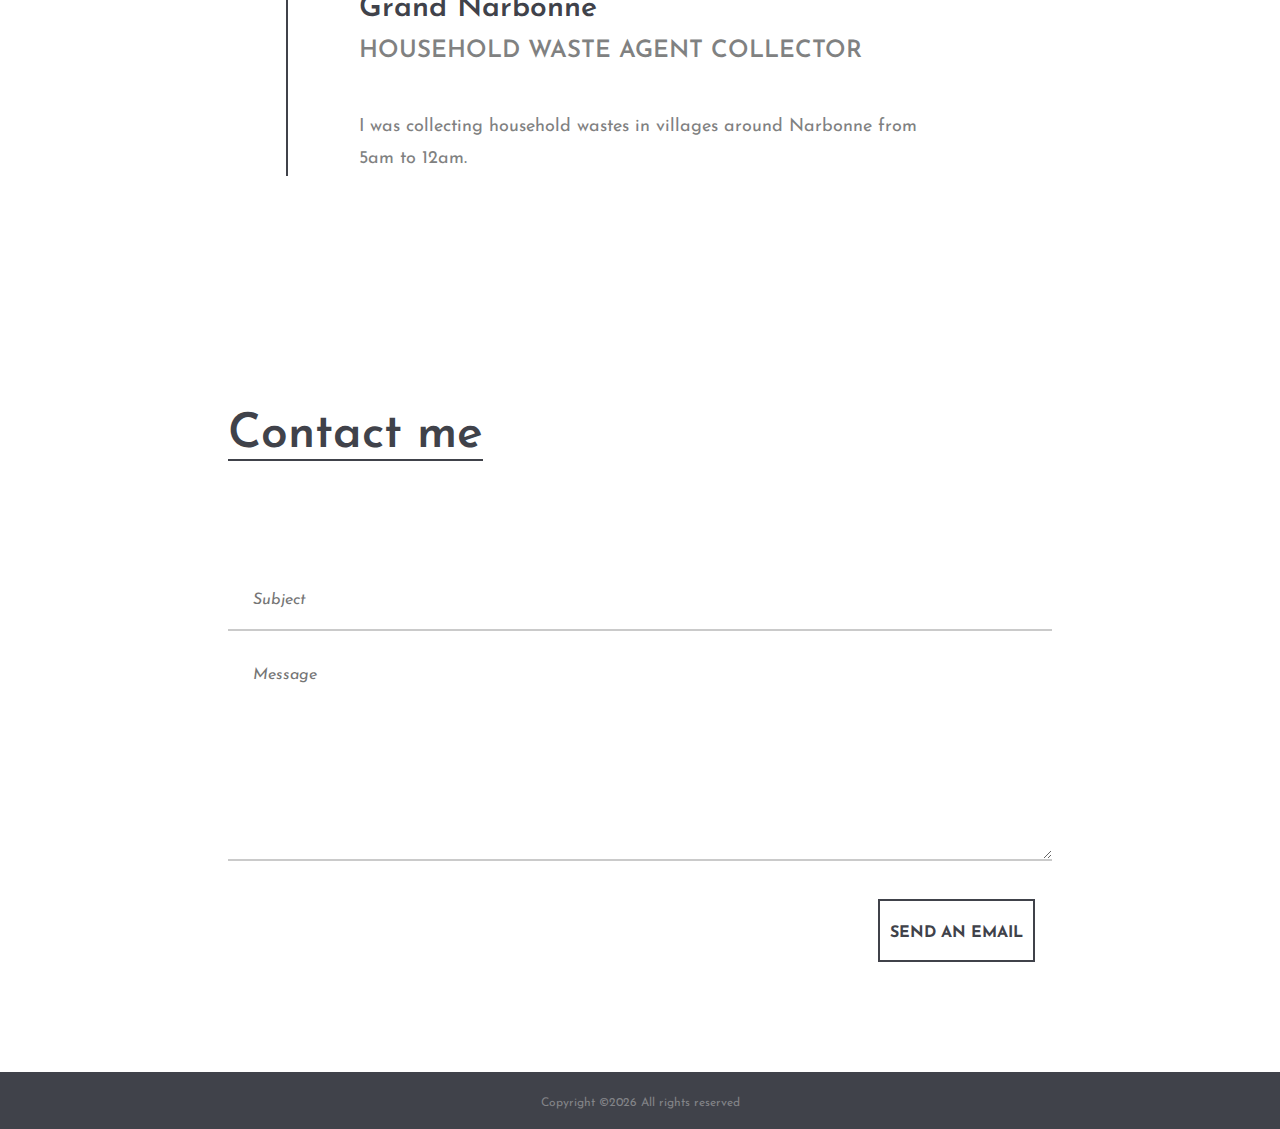
==== commit d2b619cf: "symfony" ====
--- a/index_en.html
+++ b/index_en.html
@@ -217,7 +217,7 @@
 					<div class="row">
 						<div class="col-12 col-md-6 animate-box">
 							<div class="progress-wrap ftco-animate">
-								<h3><span>&middot; </span>PHP and Symphony</h3>
+								<h3><span>&middot; </span>PHP and Symfony</h3>
 							</div>
 						</div>
 						<div class="col-12 col-md-6 animate-box">
